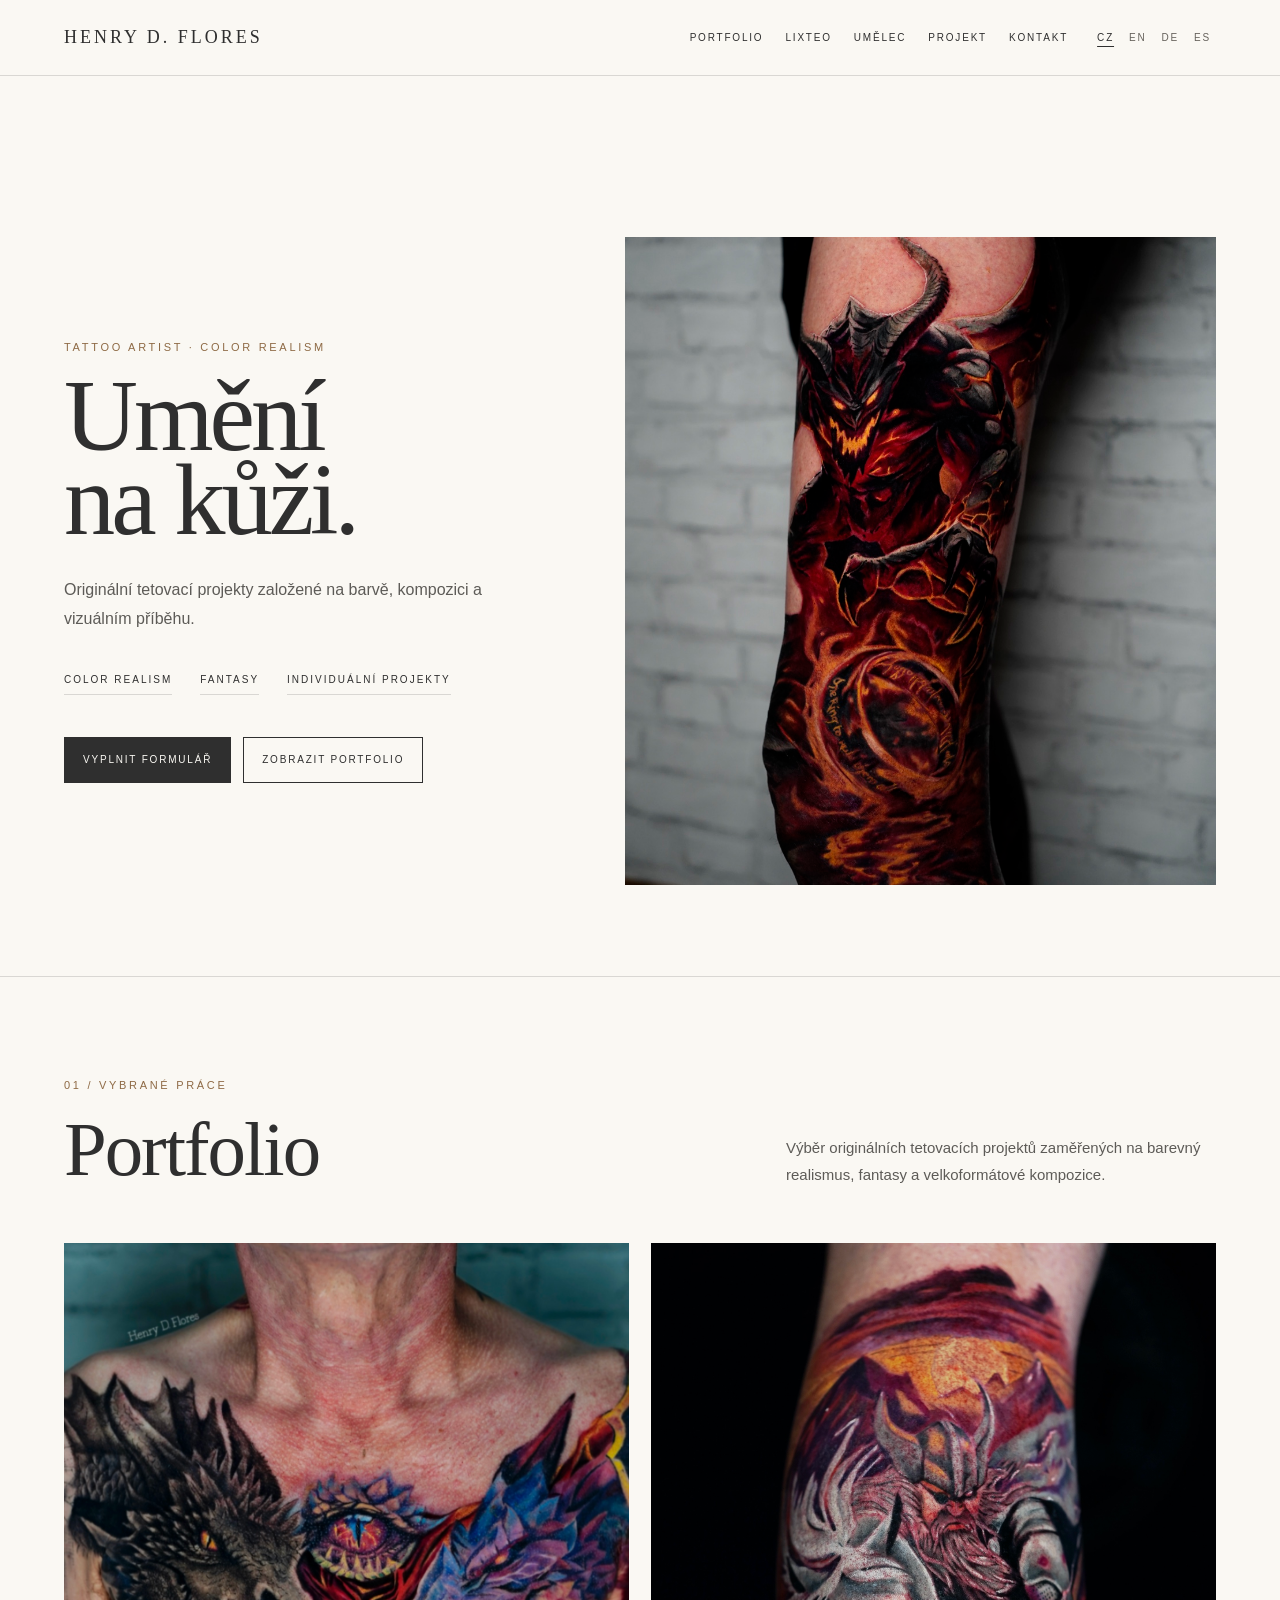
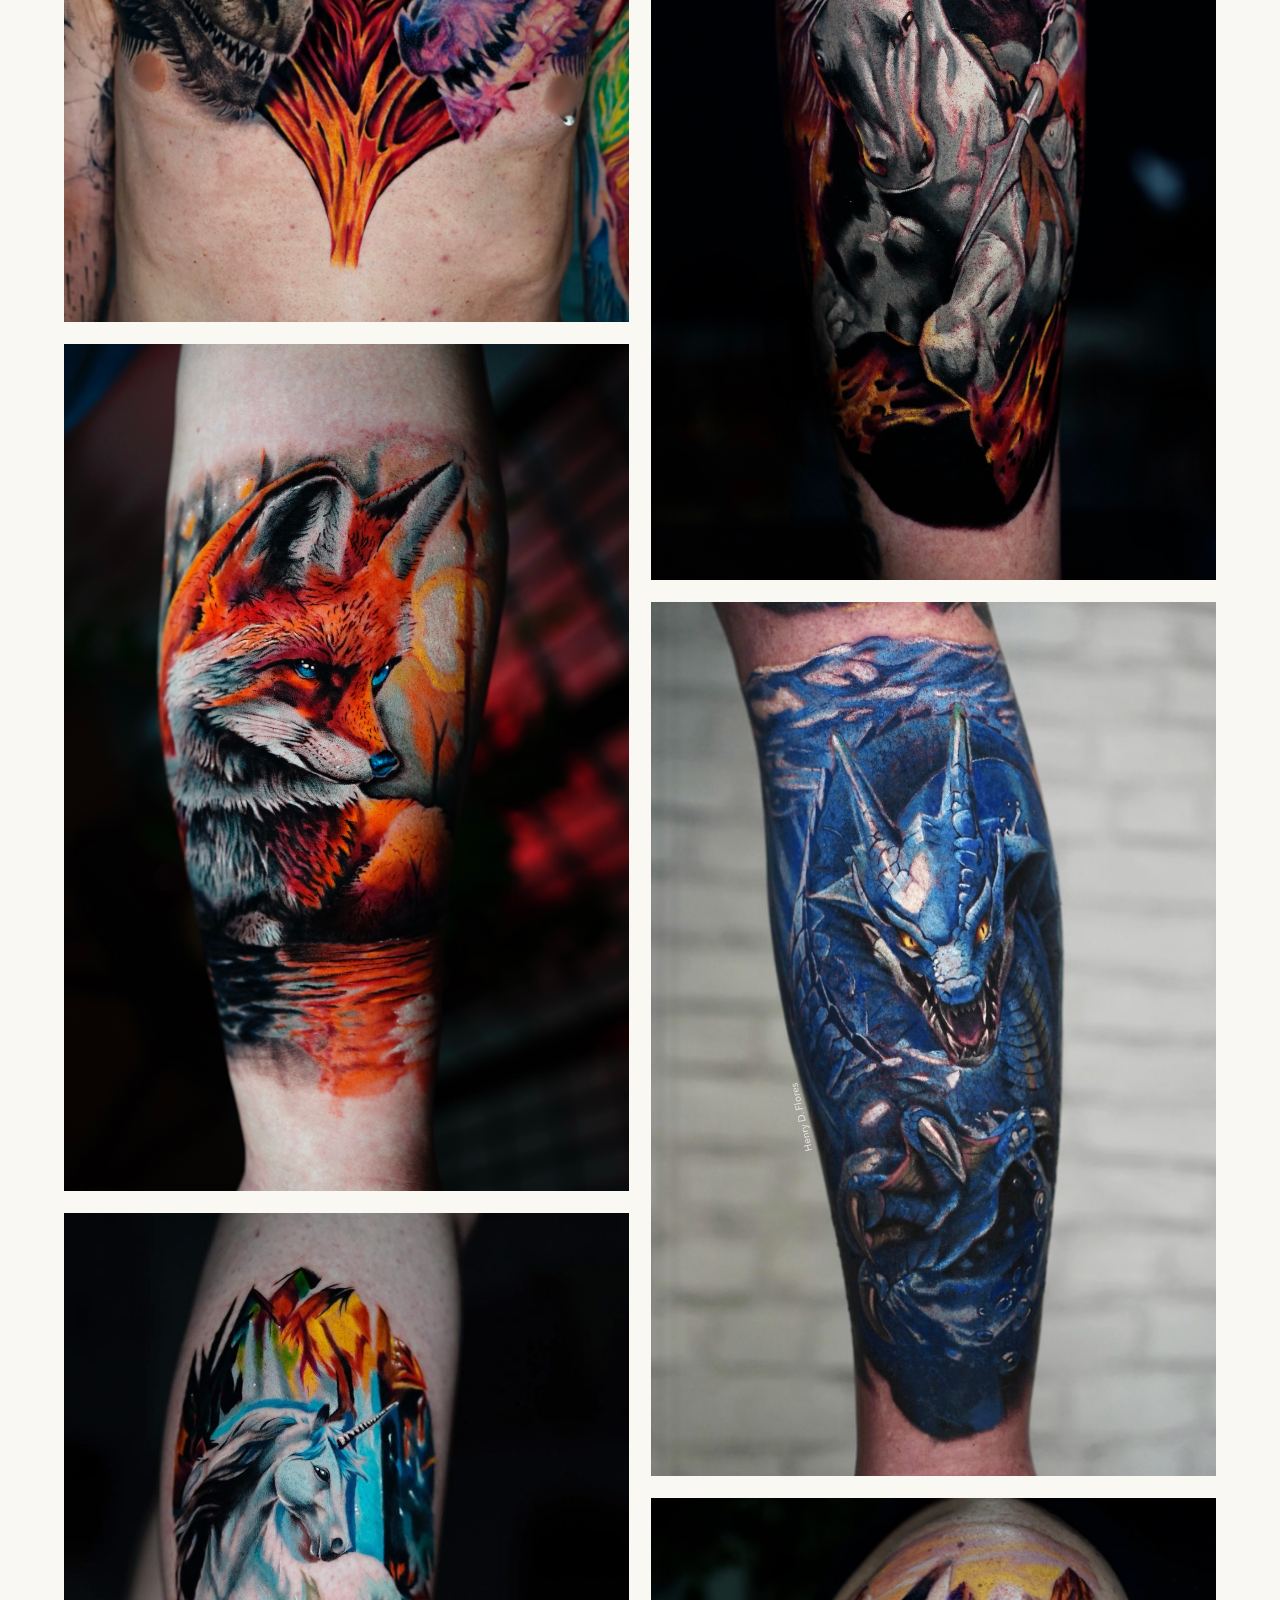
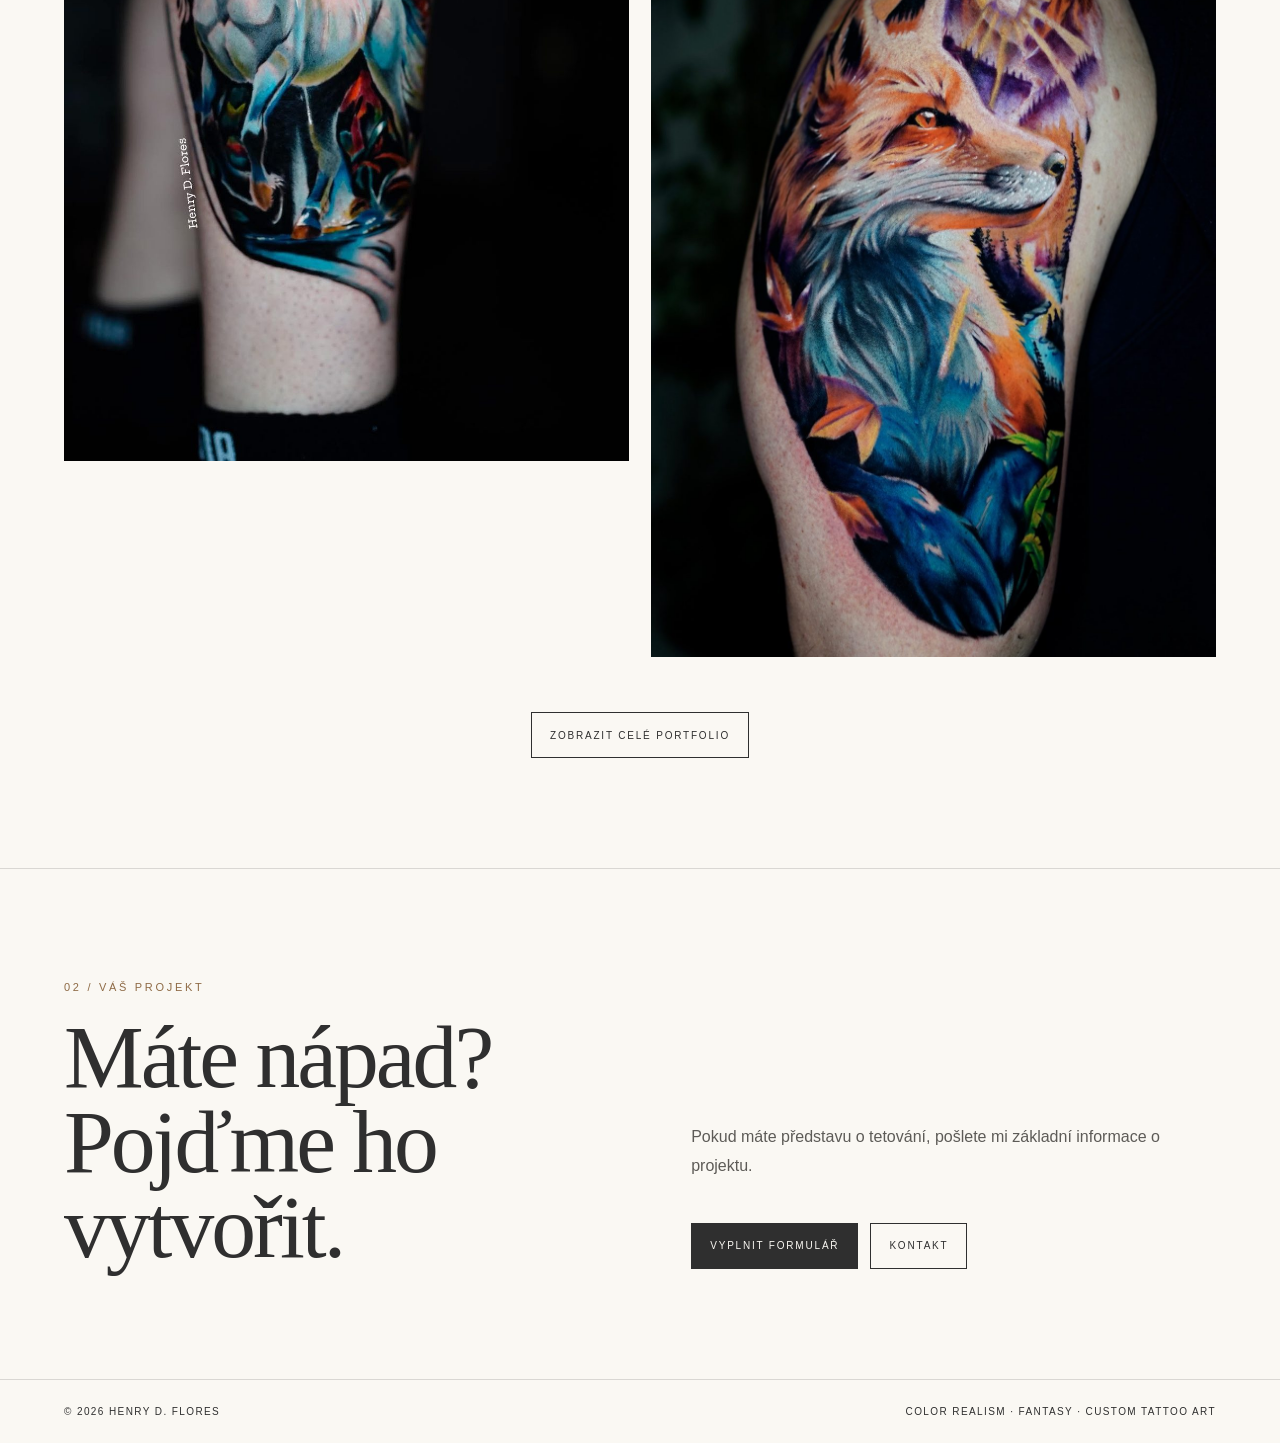
==== index.html @ f2904c82 "Update index.html" ====
<!DOCTYPE html>
<html lang="cs">

<head>
  <meta charset="UTF-8">
  <meta name="viewport" content="width=device-width, initial-scale=1.0">

  <title>Henry D. Flores | Color Realism Tattoo Artist</title>

  <meta
    name="description"
    content="Henry D. Flores — tattoo artist specializing in color realism, fantasy and original custom tattoo projects in České Budějovice and Kirchheim unter Teck."
  >

  <link rel="stylesheet" href="styles.css">

  <style>

    /* =========================
       HOME HERO
    ========================= */

    .home-hero{
      min-height:100vh;
      display:grid;
      grid-template-columns:.9fr 1.1fr;
      gap:6vw;
      align-items:center;
      padding:140px 5vw 70px;
    }

    .home-copy{
      max-width:620px;
    }

    .home-title{
      font-family:Georgia,"Times New Roman",serif;
      font-size:clamp(72px,8vw,118px);
      font-weight:400;
      line-height:.82;
      letter-spacing:-4px;
      margin:0;
    }

    .home-subtitle{
      max-width:500px;
      margin-top:34px;
      font-size:16px;
      line-height:1.8;
      color:#5d5b57;
    }

    .home-tags{
      display:flex;
      flex-wrap:wrap;
      gap:28px;
      margin-top:38px;
      font-size:10px;
      letter-spacing:2px;
      text-transform:uppercase;
    }

    .home-tags span{
      padding-bottom:7px;
      border-bottom:1px solid rgba(47,47,47,.16);
    }

    .home-actions{
      display:flex;
      flex-wrap:wrap;
      gap:12px;
      margin-top:42px;
    }

    .home-image{
      height:72vh;
      min-height:560px;
      overflow:hidden;
    }

    .home-image img{
      width:100%;
      height:100%;
      object-fit:cover;
      object-position:center center;
      display:block;
    }


    /* =========================
       SELECTED WORK
    ========================= */

    .selected-work{
      border-top:1px solid rgba(47,47,47,.16);
      padding:100px 5vw 110px;
    }

    .selected-heading{
      display:flex;
      justify-content:space-between;
      align-items:flex-end;
      gap:40px;
      margin-bottom:55px;
    }

    .selected-heading h2{
      font-family:Georgia,"Times New Roman",serif;
      font-size:clamp(52px,6vw,88px);
      line-height:1;
      font-weight:400;
      letter-spacing:-2px;
      margin-top:10px;
    }

    .selected-description{
      max-width:430px;
      font-size:15px;
      line-height:1.8;
      color:#5d5b57;
    }


    .home-gallery{
      display:grid;
      grid-template-columns:1fr 1fr;
      gap:22px;
      align-items:start;
    }

    .home-gallery-column{
      display:flex;
      flex-direction:column;
      gap:22px;
    }

    .home-work{
      display:block;
      overflow:hidden;
    }

    .home-work img{
      display:block;
      width:100%;
      height:auto;
      transition:transform .4s ease;
    }

    .home-work:hover img{
      transform:scale(1.015);
    }


    .selected-bottom{
      display:flex;
      justify-content:center;
      margin-top:55px;
    }


    /* =========================
       FINAL CTA
    ========================= */

    .home-contact{
      border-top:1px solid rgba(47,47,47,.16);
      padding:110px 5vw;
      display:grid;
      grid-template-columns:1fr 1fr;
      gap:8vw;
      align-items:end;
    }

    .home-contact h2{
      font-family:Georgia,"Times New Roman",serif;
      font-size:clamp(52px,7vw,100px);
      line-height:.95;
      font-weight:400;
      letter-spacing:-3px;
    }

    .home-contact-copy{
      max-width:520px;
    }

    .home-contact-copy p{
      font-size:16px;
      line-height:1.8;
      color:#5d5b57;
      margin-bottom:30px;
    }


    /* =========================
       RESPONSIVE
    ========================= */

    @media(max-width:850px){

      .home-hero{
        grid-template-columns:1fr;
        padding:125px 22px 55px;
      }

      .home-image{
        height:62vh;
        min-height:480px;
      }

      .home-title{
        letter-spacing:-2px;
      }

      .selected-work{
        padding:80px 22px;
      }

      .selected-heading{
        display:block;
      }

      .selected-description{
        margin-top:25px;
      }

      .home-contact{
        grid-template-columns:1fr;
        padding:80px 22px;
      }

    }


    @media(max-width:650px){

      .home-gallery{
        grid-template-columns:1fr;
      }

    }

  </style>
</head>


<body>


<header class="nav">

  <a class="brand" href="index.html">
    HENRY D. FLORES
  </a>


  <div class="nav-right">

    <nav class="nav-links">

      <a href="portfolio.html" data-i18n="navPortfolio">
        Portfolio
      </a>

      <a href="lixteo.html">
        Lixteo
      </a>

      <a href="artist.html" data-i18n="navArtist">
        Umělec
      </a>

      <a href="project.html" data-i18n="navProject">
        Projekt
      </a>

      <a href="contact.html" data-i18n="navContact">
        Kontakt
      </a>

    </nav>


    <div class="lang-switch">

      <button
        class="lang-btn"
        id="lang-cs"
        onclick="setLanguage('cs')"
      >
        CZ
      </button>

      <button
        class="lang-btn"
        id="lang-en"
        onclick="setLanguage('en')"
      >
        EN
      </button>

      <button
        class="lang-btn"
        id="lang-de"
        onclick="setLanguage('de')"
      >
        DE
      </button>

      <button
        class="lang-btn"
        id="lang-es"
        onclick="setLanguage('es')"
      >
        ES
      </button>

    </div>

  </div>

</header>



<main>


  <!-- =========================
       HERO
  ========================== -->

  <section class="home-hero">


    <div class="home-copy">

      <p
        class="eyebrow"
        data-i18n="heroEyebrow"
      >
        TATTOO ARTIST · COLOR REALISM
      </p>


      <h1
        class="home-title"
        data-i18n-html="heroTitle"
      >
        Umění<br>
        na kůži.
      </h1>


      <p
        class="home-subtitle"
        data-i18n="heroSubtitle"
      >
        Originální tetovací projekty založené na barvě,
        kompozici a vizuálním příběhu.
      </p>


      <div class="home-tags">

        <span>
          COLOR REALISM
        </span>

        <span>
          FANTASY
        </span>

        <span data-i18n="customProjects">
          INDIVIDUÁLNÍ PROJEKTY
        </span>

      </div>


      <div class="home-actions">

        <a
          class="btn primary"
          href="project.html"
          data-i18n="projectButton"
        >
          VYPLNIT FORMULÁŘ
        </a>


        <a
          class="btn"
          href="portfolio.html"
          data-i18n="portfolioButton"
        >
          ZOBRAZIT PORTFOLIO
        </a>

      </div>

    </div>



    <div class="home-image">

      <img
        src="images/IMG_8145.jpeg"
        alt="Fantasy color realism tattoo by Henry D. Flores"
      >

    </div>


  </section>



  <!-- =========================
       SELECTED WORK
  ========================== -->

  <section class="selected-work">


    <div class="selected-heading">

      <div>

        <p
          class="eyebrow"
          data-i18n="selectedNumber"
        >
          01 / VYBRANÉ PRÁCE
        </p>

        <h2 data-i18n="selectedTitle">
          Portfolio
        </h2>

      </div>


      <p
        class="selected-description"
        data-i18n="selectedText"
      >
        Výběr originálních tetovacích projektů zaměřených
        na barevný realismus, fantasy a velkoformátové kompozice.
      </p>

    </div>



    <div class="home-gallery">


      <div class="home-gallery-column">

        <a class="home-work" href="portfolio.html">
          <img
            src="images/IMG_8147.jpeg"
            alt="Color realism tattoo by Henry D. Flores"
            loading="lazy"
          >
        </a>


        <a class="home-work" href="portfolio.html">
          <img
            src="images/IMG_8149.jpeg"
            alt="Fantasy tattoo by Henry D. Flores"
            loading="lazy"
          >
        </a>


        <a class="home-work" href="portfolio.html">
          <img
            src="images/IMG_8153.jpeg"
            alt="Custom color tattoo by Henry D. Flores"
            loading="lazy"
          >
        </a>

      </div>



      <div class="home-gallery-column">

        <a class="home-work" href="portfolio.html">
          <img
            src="images/IMG_8148.jpeg"
            alt="Color realism tattoo by Henry D. Flores"
            loading="lazy"
          >
        </a>


        <a class="home-work" href="portfolio.html">
          <img
            src="images/IMG_8156.jpeg"
            alt="Animal realism tattoo by Henry D. Flores"
            loading="lazy"
          >
        </a>


        <a class="home-work" href="portfolio.html">
          <img
            src="images/IMG_8160.jpeg"
            alt="Original tattoo artwork by Henry D. Flores"
            loading="lazy"
          >
        </a>

      </div>


    </div>



    <div class="selected-bottom">

      <a
        class="btn"
        href="portfolio.html"
        data-i18n="allWorkButton"
      >
        ZOBRAZIT CELÉ PORTFOLIO
      </a>

    </div>


  </section>



  <!-- =========================
       FINAL CTA
  ========================== -->

  <section class="home-contact">


    <div>

      <p
        class="eyebrow"
        data-i18n="contactNumber"
      >
        02 / VÁŠ PROJEKT
      </p>

      <h2
        data-i18n-html="contactTitle"
      >
        Máte nápad?<br>
        Pojďme ho vytvořit.
      </h2>

    </div>


    <div class="home-contact-copy">

      <p data-i18n="contactText">
        Pokud máte představu o tetování,
        pošlete mi základní informace o projektu.
      </p>


      <div class="home-actions">

        <a
          class="btn primary"
          href="project.html"
          data-i18n="projectButton"
        >
          VYPLNIT FORMULÁŘ
        </a>

        <a
          class="btn"
          href="contact.html"
          data-i18n="contactButton"
        >
          KONTAKT
        </a>

      </div>

    </div>


  </section>


</main>



<footer>

  <span>
    © 2026 Henry D. Flores
  </span>

  <span>
    Color Realism · Fantasy · Custom Tattoo Art
  </span>

</footer>



<script>


const translations = {


  cs: {

    navPortfolio: "Portfolio",
    navArtist: "Umělec",
    navProject: "Projekt",
    navContact: "Kontakt",

    heroEyebrow:
      "TATTOO ARTIST · COLOR REALISM",

    heroTitle:
      "Umění<br>na kůži.",

    heroSubtitle:
      "Originální tetovací projekty založené na barvě, kompozici a vizuálním příběhu.",

    customProjects:
      "INDIVIDUÁLNÍ PROJEKTY",

    projectButton:
      "VYPLNIT FORMULÁŘ",

    portfolioButton:
      "ZOBRAZIT PORTFOLIO",

    selectedNumber:
      "01 / VYBRANÉ PRÁCE",

    selectedTitle:
      "Portfolio",

    selectedText:
      "Výběr originálních tetovacích projektů zaměřených na barevný realismus, fantasy a velkoformátové kompozice.",

    allWorkButton:
      "ZOBRAZIT CELÉ PORTFOLIO",

    contactNumber:
      "02 / VÁŠ PROJEKT",

    contactTitle:
      "Máte nápad?<br>Pojďme ho vytvořit.",

    contactText:
      "Pokud máte představu o tetování, pošlete mi základní informace o projektu.",

    contactButton:
      "KONTAKT"

  },



  en: {

    navPortfolio: "Portfolio",
    navArtist: "Artist",
    navProject: "Project",
    navContact: "Contact",

    heroEyebrow:
      "TATTOO ARTIST · COLOR REALISM",

    heroTitle:
      "Art<br>Beyond<br>Skin.",

    heroSubtitle:
      "Original tattoo projects built through color, composition and visual storytelling.",

    customProjects:
      "CUSTOM PROJECTS",

    projectButton:
      "FILL OUT THE FORM",

    portfolioButton:
      "VIEW PORTFOLIO",

    selectedNumber:
      "01 / SELECTED WORK",

    selectedTitle:
      "Portfolio",

    selectedText:
      "A selection of original tattoo projects focused on color realism, fantasy and large-scale compositions.",

    allWorkButton:
      "VIEW FULL PORTFOLIO",

    contactNumber:
      "02 / YOUR PROJECT",

    contactTitle:
      "Have an idea?<br>Let's create it.",

    contactText:
      "If you have a tattoo idea, send me the essential information about your project.",

    contactButton:
      "CONTACT"

  },



  de: {

    navPortfolio: "Portfolio",
    navArtist: "Künstler",
    navProject: "Projekt",
    navContact: "Kontakt",

    heroEyebrow:
      "TATTOO ARTIST · COLOR REALISM",

    heroTitle:
      "Kunst<br>auf der Haut.",

    heroSubtitle:
      "Individuelle Tattoo-Projekte mit Fokus auf Farbe, Komposition und visuelles Storytelling.",

    customProjects:
      "INDIVIDUELLE PROJEKTE",

    projectButton:
      "FORMULAR AUSFÜLLEN",

    portfolioButton:
      "PORTFOLIO ANSEHEN",

    selectedNumber:
      "01 / AUSGEWÄHLTE ARBEITEN",

    selectedTitle:
      "Portfolio",

    selectedText:
      "Eine Auswahl individueller Tattoo-Projekte mit Schwerpunkt auf Color Realism, Fantasy und großformatigen Kompositionen.",

    allWorkButton:
      "GESAMTES PORTFOLIO ANSEHEN",

    contactNumber:
      "02 / DEIN PROJEKT",

    contactTitle:
      "Hast du eine Idee?<br>Lass sie uns umsetzen.",

    contactText:
      "Wenn du eine Tattoo-Idee hast, schick mir die wichtigsten Informationen zu deinem Projekt.",

    contactButton:
      "KONTAKT"

  },



  es: {

    navPortfolio: "Portafolio",
    navArtist: "Artista",
    navProject: "Proyecto",
    navContact: "Contacto",

    heroEyebrow:
      "TATTOO ARTIST · REALISMO A COLOR",

    heroTitle:
      "Arte<br>más allá<br>de la piel.",

    heroSubtitle:
      "Proyectos originales de tatuaje construidos mediante color, composición y narrativa visual.",

    customProjects:
      "PROYECTOS PERSONALIZADOS",

    projectButton:
      "LLENAR FORMULARIO",

    portfolioButton:
      "VER PORTAFOLIO",

    selectedNumber:
      "01 / TRABAJOS SELECCIONADOS",

    selectedTitle:
      "Portafolio",

    selectedText:
      "Una selección de proyectos originales de tatuaje centrados en realismo a color, fantasía y composiciones de gran formato.",

    allWorkButton:
      "VER PORTAFOLIO COMPLETO",

    contactNumber:
      "02 / TU PROYECTO",

    contactTitle:
      "¿Tienes una idea?<br>Vamos a crearla.",

    contactText:
      "Si tienes una idea para un tatuaje, envíame la información esencial de tu proyecto.",

    contactButton:
      "CONTACTO"

  }

};



function setLanguage(language){

  localStorage.setItem(
    "language",
    language
  );


  document.documentElement.lang =
    language;



  document
    .querySelectorAll("[data-i18n]")
    .forEach(element => {

      const key =
        element.dataset.i18n;

      if(
        translations[language] &&
        translations[language][key]
      ){

        element.textContent =
          translations[language][key];

      }

    });



  document
    .querySelectorAll("[data-i18n-html]")
    .forEach(element => {

      const key =
        element.dataset.i18nHtml;

      if(
        translations[language] &&
        translations[language][key]
      ){

        element.innerHTML =
          translations[language][key];

      }

    });



  document
    .querySelectorAll(".lang-btn")
    .forEach(button => {

      button.classList.remove("active");

    });



  const active =
    document.getElementById(
      "lang-" + language
    );


  if(active){

    active.classList.add("active");

  }

}



const savedLanguage =
  localStorage.getItem("language") || "cs";

setLanguage(savedLanguage);


</script>


</body>

</html>
---- styles.css ----
:root{
  --ivory:#FAF8F3;
  --graphite:#2F2F2F;
  --bronze:#8E6A45;
  --sand:#EFE7DB;
  --muted:#66625C;
  --line:rgba(47,47,47,.16);
  --max:1440px;
}

*{
  box-sizing:border-box;
  margin:0;
  padding:0;
}

html{
  scroll-behavior:smooth;
}

body{
  background:var(--ivory);
  color:var(--graphite);
  font-family:Arial,Helvetica,sans-serif;
  line-height:1.5;
}

a{
  color:inherit;
  text-decoration:none;
}

img{
  max-width:100%;
  display:block;
}

button,
input,
textarea,
select{
  font:inherit;
}

.page{
  max-width:var(--max);
  margin:auto;
}

/* NAVIGATION */

.nav{
  padding:24px 5vw;
  display:flex;
  justify-content:space-between;
  align-items:center;
  gap:24px;
  border-bottom:1px solid var(--line);
}

.brand{
  font-family:Georgia,"Times New Roman",serif;
  font-size:18px;
  letter-spacing:3px;
  text-transform:uppercase;
  white-space:nowrap;
}

.nav-right{
  display:flex;
  align-items:center;
  gap:24px;
}

.nav-links{
  display:flex;
  gap:22px;
}

.nav-links a,
.lang-btn{
  font-size:10px;
  letter-spacing:1.8px;
  text-transform:uppercase;
}

.lang-switch{
  display:flex;
  gap:5px;
}

.lang-btn{
  border:0;
  background:transparent;
  color:var(--muted);
  padding:5px;
  cursor:pointer;
}

.lang-btn.active{
  color:var(--graphite);
  text-decoration:underline;
  text-underline-offset:5px;
}

/* TYPOGRAPHY */

.eyebrow{
  font-size:11px;
  letter-spacing:2.7px;
  text-transform:uppercase;
  color:var(--bronze);
  margin-bottom:18px;
}

h1,
h2,
h3{
  font-family:Georgia,"Times New Roman",serif;
  font-weight:400;
}

h1{
  font-size:clamp(54px,7vw,104px);
  line-height:.92;
  letter-spacing:-3px;
}

.lead{
  font-size:17px;
  line-height:1.85;
  color:var(--muted);
  max-width:720px;
  margin-top:24px;
}

/* BUTTONS */

.btn{
  display:inline-flex;
  align-items:center;
  justify-content:center;
  min-height:46px;
  padding:0 18px;
  border:1px solid var(--graphite);
  background:transparent;
  font-size:10px;
  letter-spacing:1.8px;
  text-transform:uppercase;
  cursor:pointer;
}

.btn.primary{
  background:var(--graphite);
  color:var(--ivory);
}

.actions{
  display:flex;
  gap:12px;
  flex-wrap:wrap;
  margin-top:32px;
}

/* HOME */

.hero{
  min-height:calc(100vh - 84px);
  padding:70px 5vw;
  display:grid;
  grid-template-columns:.8fr 1.2fr;
  gap:5vw;
  align-items:center;
}

.hero-image{
  height:72vh;
  min-height:520px;
  overflow:hidden;
  background:var(--sand);
}

.hero-image img{
  width:100%;
  height:100%;
  object-fit:cover;
  object-position:center 42%;
}

.cards{
  padding:90px 5vw;
  border-top:1px solid var(--line);
  display:grid;
  grid-template-columns:repeat(3,1fr);
  gap:22px;
}

.card{
  border:1px solid var(--line);
  padding:30px;
  min-height:240px;
  display:flex;
  flex-direction:column;
  justify-content:space-between;
}

.card p{
  color:var(--muted);
  line-height:1.75;
  margin-top:15px;
}

/* INTERNAL PAGES */

.page-head{
  padding:90px 5vw 55px;
}

/* PORTFOLIO */

.gallery{
  padding:0 5vw 100px;
  column-count:2;
  column-gap:22px;
}

.art{
  display:inline-block;
  width:100%;
  margin-bottom:22px;
  break-inside:avoid;
}

/* ARTIST */

.artist,
.book,
.project,
.contact{
  padding:80px 5vw 110px;
  display:grid;
  grid-template-columns:.9fr 1.1fr;
  gap:8vw;
  align-items:start;
}

.artist-photo{
  min-height:650px;
  overflow:hidden;
  background:var(--sand);
}

.artist-photo img{
  width:100%;
  height:100%;
  min-height:650px;
  object-fit:cover;
}

.locations{
  margin-top:28px;
  display:flex;
  flex-direction:column;
  gap:9px;
  font-size:11px;
  letter-spacing:1.8px;
  text-transform:uppercase;
}

.bio{
  margin-top:34px;
  border-top:1px solid var(--line);
  padding-top:28px;
}

.bio[hidden]{
  display:none;
}

.bio p{
  color:var(--muted);
  font-size:16px;
  line-height:1.9;
  margin-bottom:20px;
}

/* LIXTEO */

.cover{
  min-height:620px;
  background:var(--sand);
  display:flex;
  align-items:center;
  justify-content:center;
  text-align:center;
  padding:40px;
}

.cover strong{
  font-family:Georgia,"Times New Roman",serif;
  font-size:clamp(52px,7vw,88px);
  font-weight:400;
}

.cover span{
  display:block;
  margin-top:18px;
  color:var(--bronze);
  font-size:11px;
  letter-spacing:2.4px;
  text-transform:uppercase;
}

/* PROJECT FORM */

.project{
  grid-template-columns:.7fr 1.3fr;
}

.form{
  display:grid;
  grid-template-columns:1fr 1fr;
  gap:16px;
}

.field{
  display:flex;
  flex-direction:column;
  gap:7px;
}

.field.full{
  grid-column:1/-1;
}

label{
  font-size:10px;
  letter-spacing:1.5px;
  text-transform:uppercase;
  color:var(--muted);
}

input,
textarea,
select{
  width:100%;
  border:1px solid var(--line);
  background:rgba(255,255,255,.25);
  padding:14px 13px;
  outline:none;
  border-radius:0;
}

textarea{
  min-height:150px;
}

/* CONTACT */

.contact-card{
  border:1px solid var(--line);
  padding:32px;
}

.contact-card + .contact-card{
  margin-top:18px;
}

/* FOOTER */

footer{
  padding:24px 5vw;
  border-top:1px solid var(--line);
  display:flex;
  justify-content:space-between;
  gap:20px;
  flex-wrap:wrap;
  font-size:10px;
  letter-spacing:1.4px;
  text-transform:uppercase;
}

/* TABLET */

@media(max-width:900px){

  .nav{
    align-items:flex-start;
  }

  .nav-right{
    flex-direction:column;
    align-items:flex-end;
  }

  .hero,
  .artist,
  .book,
  .project,
  .contact{
    grid-template-columns:1fr;
  }

  .cards{
    grid-template-columns:1fr;
  }
}

/* MOBILE */

@media(max-width:700px){

  .nav{
    padding:20px 22px;
  }

  .nav-links{
    display:none;
  }

  .brand{
    font-size:15px;
  }

  .hero,
  .page-head,
  .gallery,
  .artist,
  .book,
  .project,
  .contact,
  .cards{
    padding-left:22px;
    padding-right:22px;
  }

  .gallery{
    column-count:1;
  }

  .form{
    grid-template-columns:1fr;
  }

  .field.full{
    grid-column:auto;
  }

  .artist-photo,
  .artist-photo img{
    min-height:500px;
  }
}
/* =========================
   MULTIPAGE HEADER FIX
========================= */

.site-header{
  width:100%;
  padding:24px 5vw;
  display:flex;
  justify-content:space-between;
  align-items:center;
  gap:28px;
  border-bottom:1px solid var(--line);
}

.site-header > .nav{
  width:auto;
  padding:0;
  position:static;
  display:flex;
  justify-content:flex-end;
  align-items:center;
  gap:28px;
}

.site-header > .nav > a{
  font-size:10px;
  letter-spacing:1.8px;
  text-transform:uppercase;
}


/* =========================
   PORTFOLIO PAGE
========================= */

.page-hero{
  max-width:1440px;
  margin:0 auto;
  padding:80px 5vw 55px;
}

.page-hero h1{
  font-family:Georgia,"Times New Roman",serif;
  font-size:clamp(54px,6vw,88px);
  line-height:1;
  font-weight:400;
  letter-spacing:-2px;
  margin-top:10px;
}

.page-hero p{
  max-width:600px;
  margin-top:22px;
  font-size:15px;
  line-height:1.8;
  color:var(--muted);
}


/* Portfolio masonry */

.portfolio-gallery{
  max-width:1440px;
  margin:0 auto;
  padding:0 5vw 100px;
  column-count:2;
  column-gap:22px;
}

.portfolio-item{
  display:inline-block;
  width:100%;
  margin:0 0 22px;
  break-inside:avoid;
  overflow:hidden;
}

.portfolio-item img{
  display:block;
  width:100%;
  height:auto;
}


/* Bottom call to action */

.portfolio-cta{
  max-width:1440px;
  margin:0 auto;
  padding:100px 5vw;
  border-top:1px solid var(--line);
}

.portfolio-cta h2{
  margin-top:12px;
  max-width:850px;
  font-family:Georgia,"Times New Roman",serif;
  font-size:clamp(42px,5vw,72px);
  font-weight:400;
  line-height:1.05;
}

.portfolio-cta p{
  max-width:600px;
  margin:25px 0 30px;
  color:var(--muted);
  font-size:16px;
  line-height:1.8;
}


/* TABLET / MOBILE */

@media(max-width:900px){

  .site-header{
    align-items:flex-start;
  }

  .site-header > .nav{
    flex-wrap:wrap;
  }

}


@media(max-width:700px){

  .site-header{
    padding:20px 22px;
  }

  .site-header > .nav{
    gap:12px;
  }

  .site-header > .nav > a{
    font-size:9px;
  }

  .page-hero{
    padding:65px 22px 40px;
  }

  .portfolio-gallery{
    padding-left:22px;
    padding-right:22px;
    column-count:1;
  }

  .portfolio-cta{
    padding:75px 22px;
  }

}
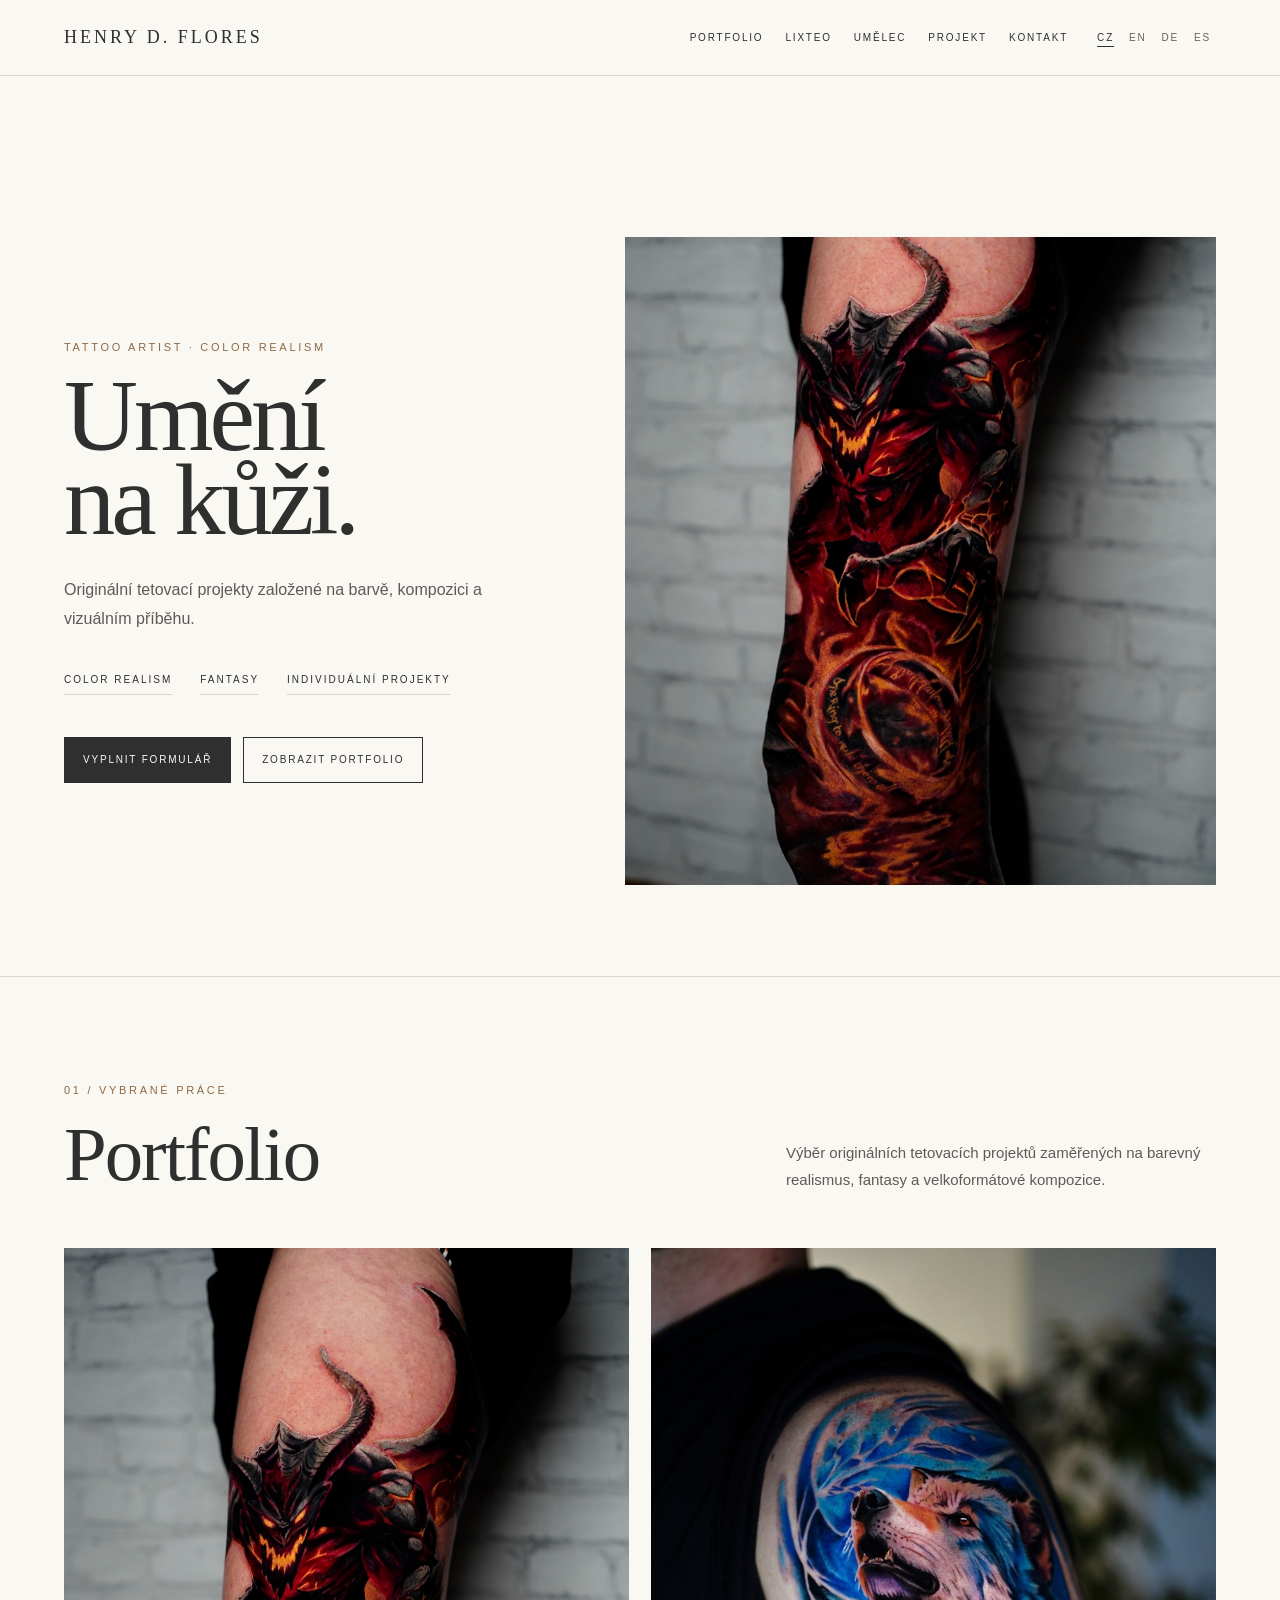
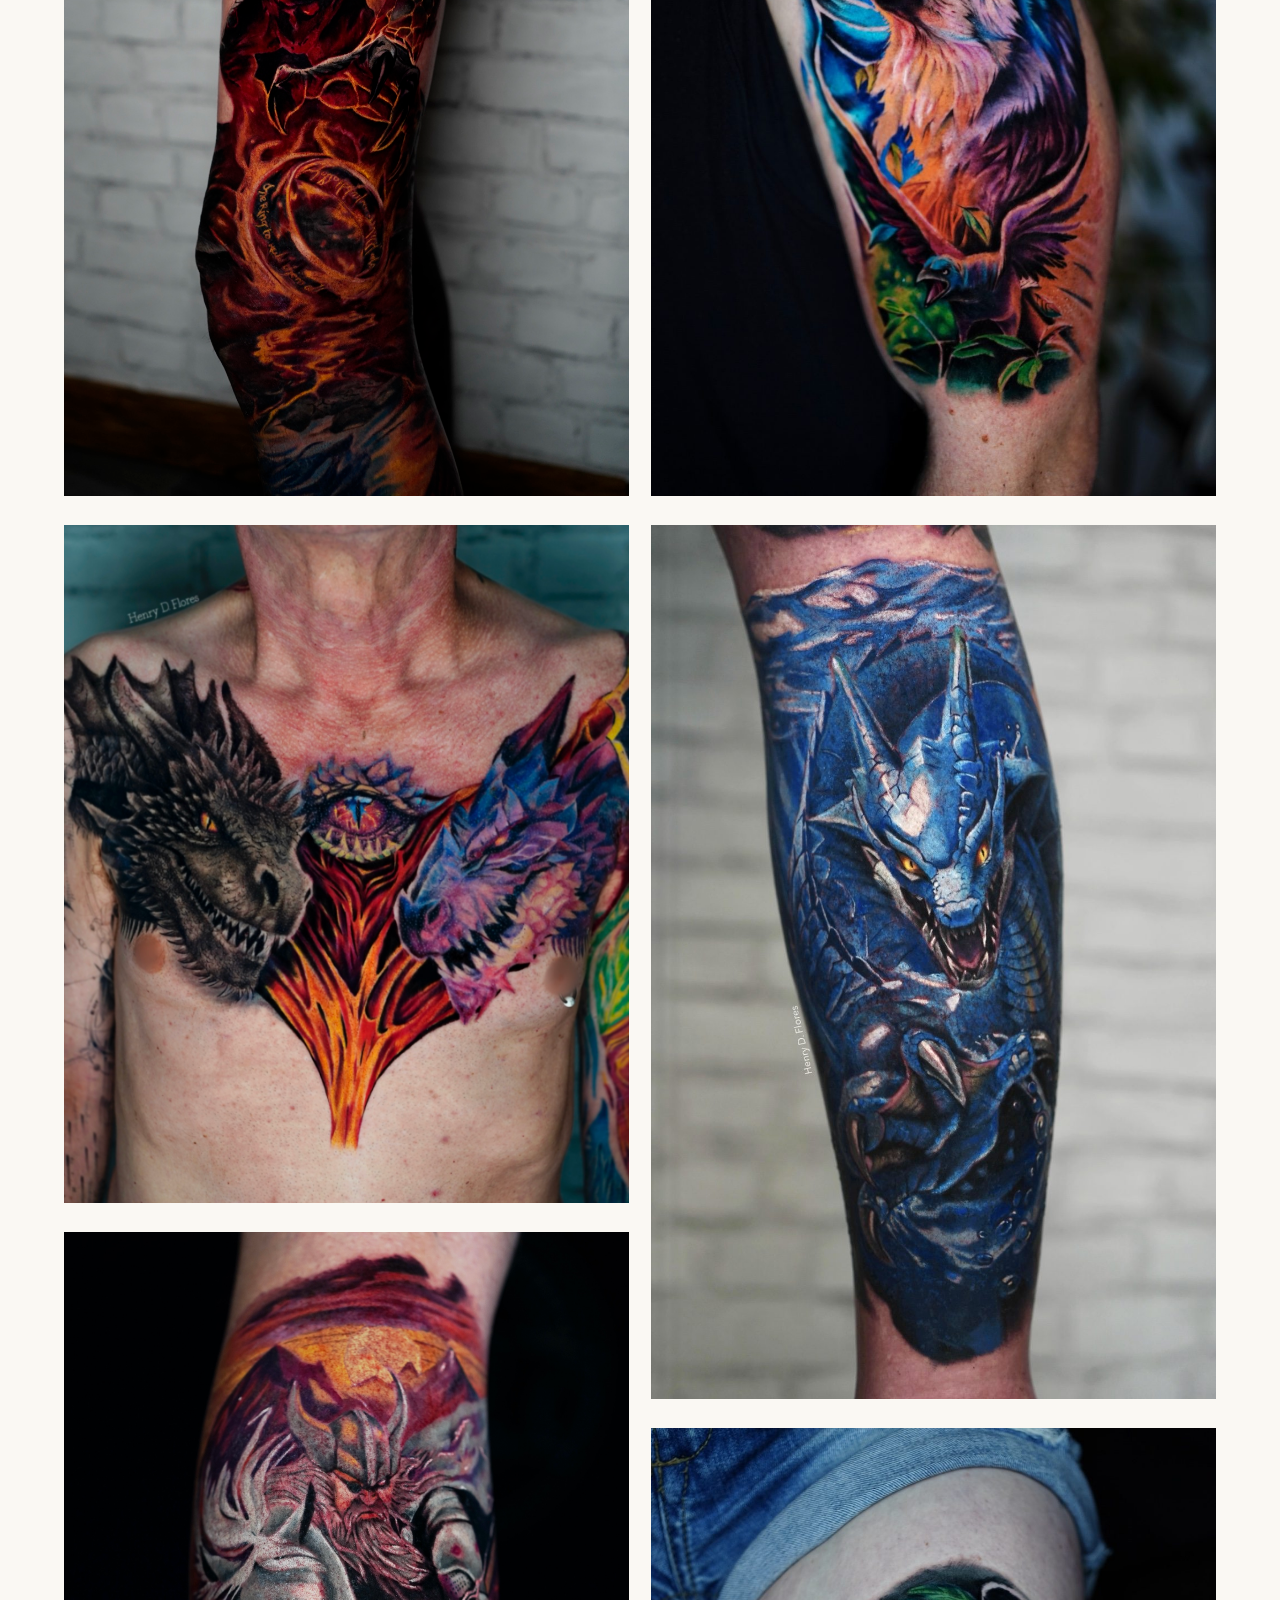
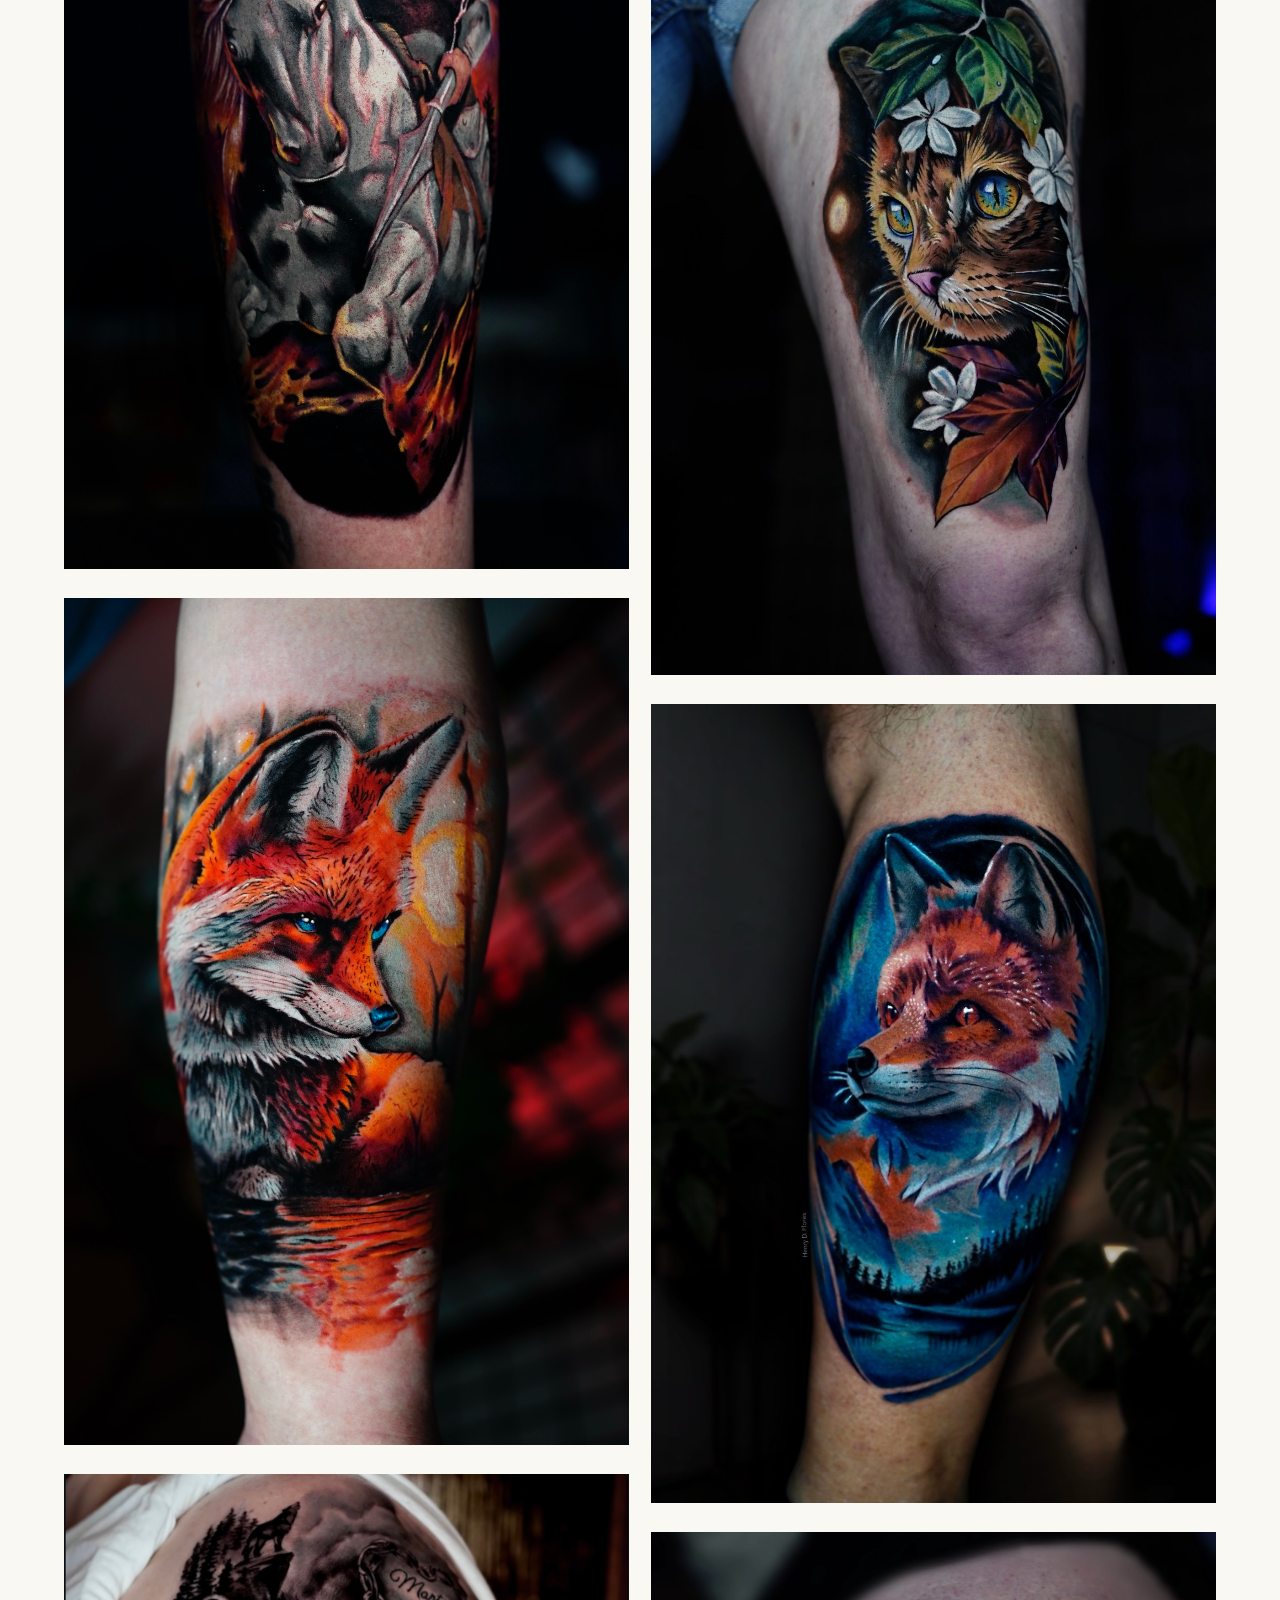
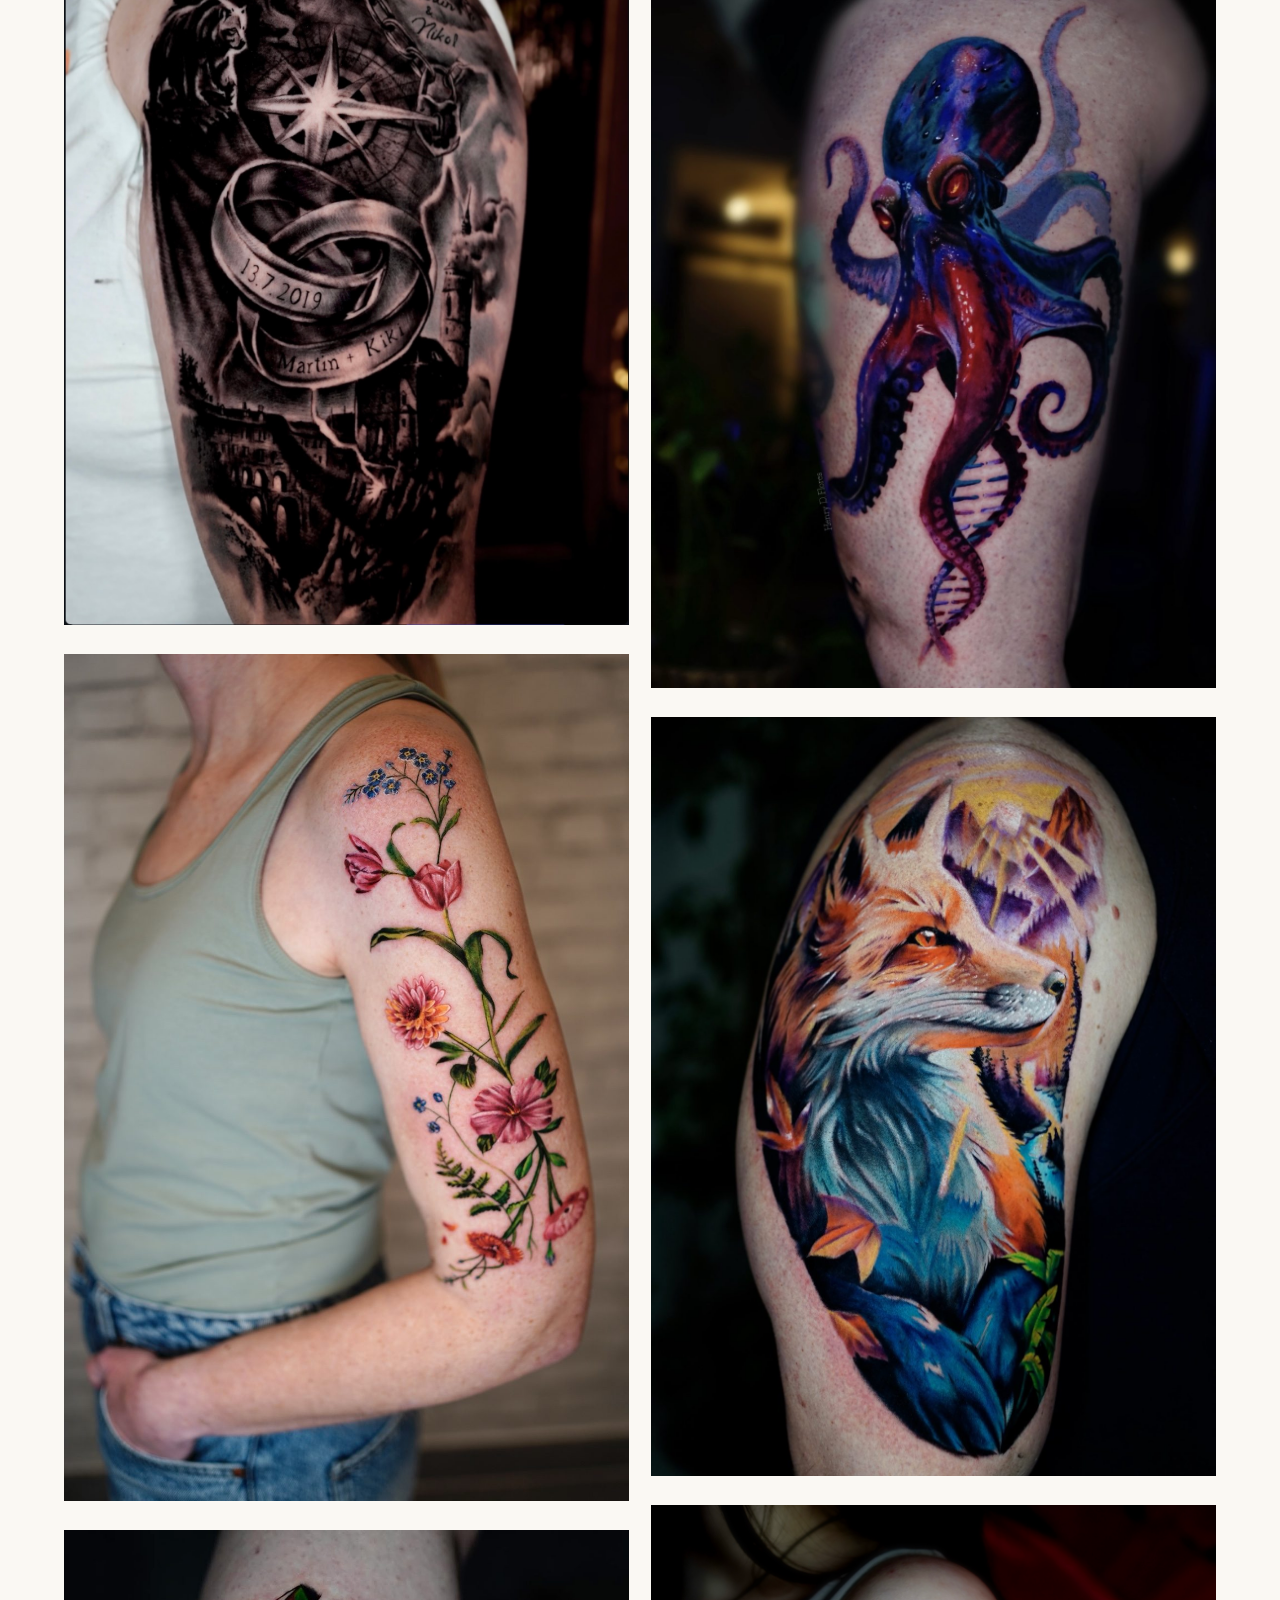
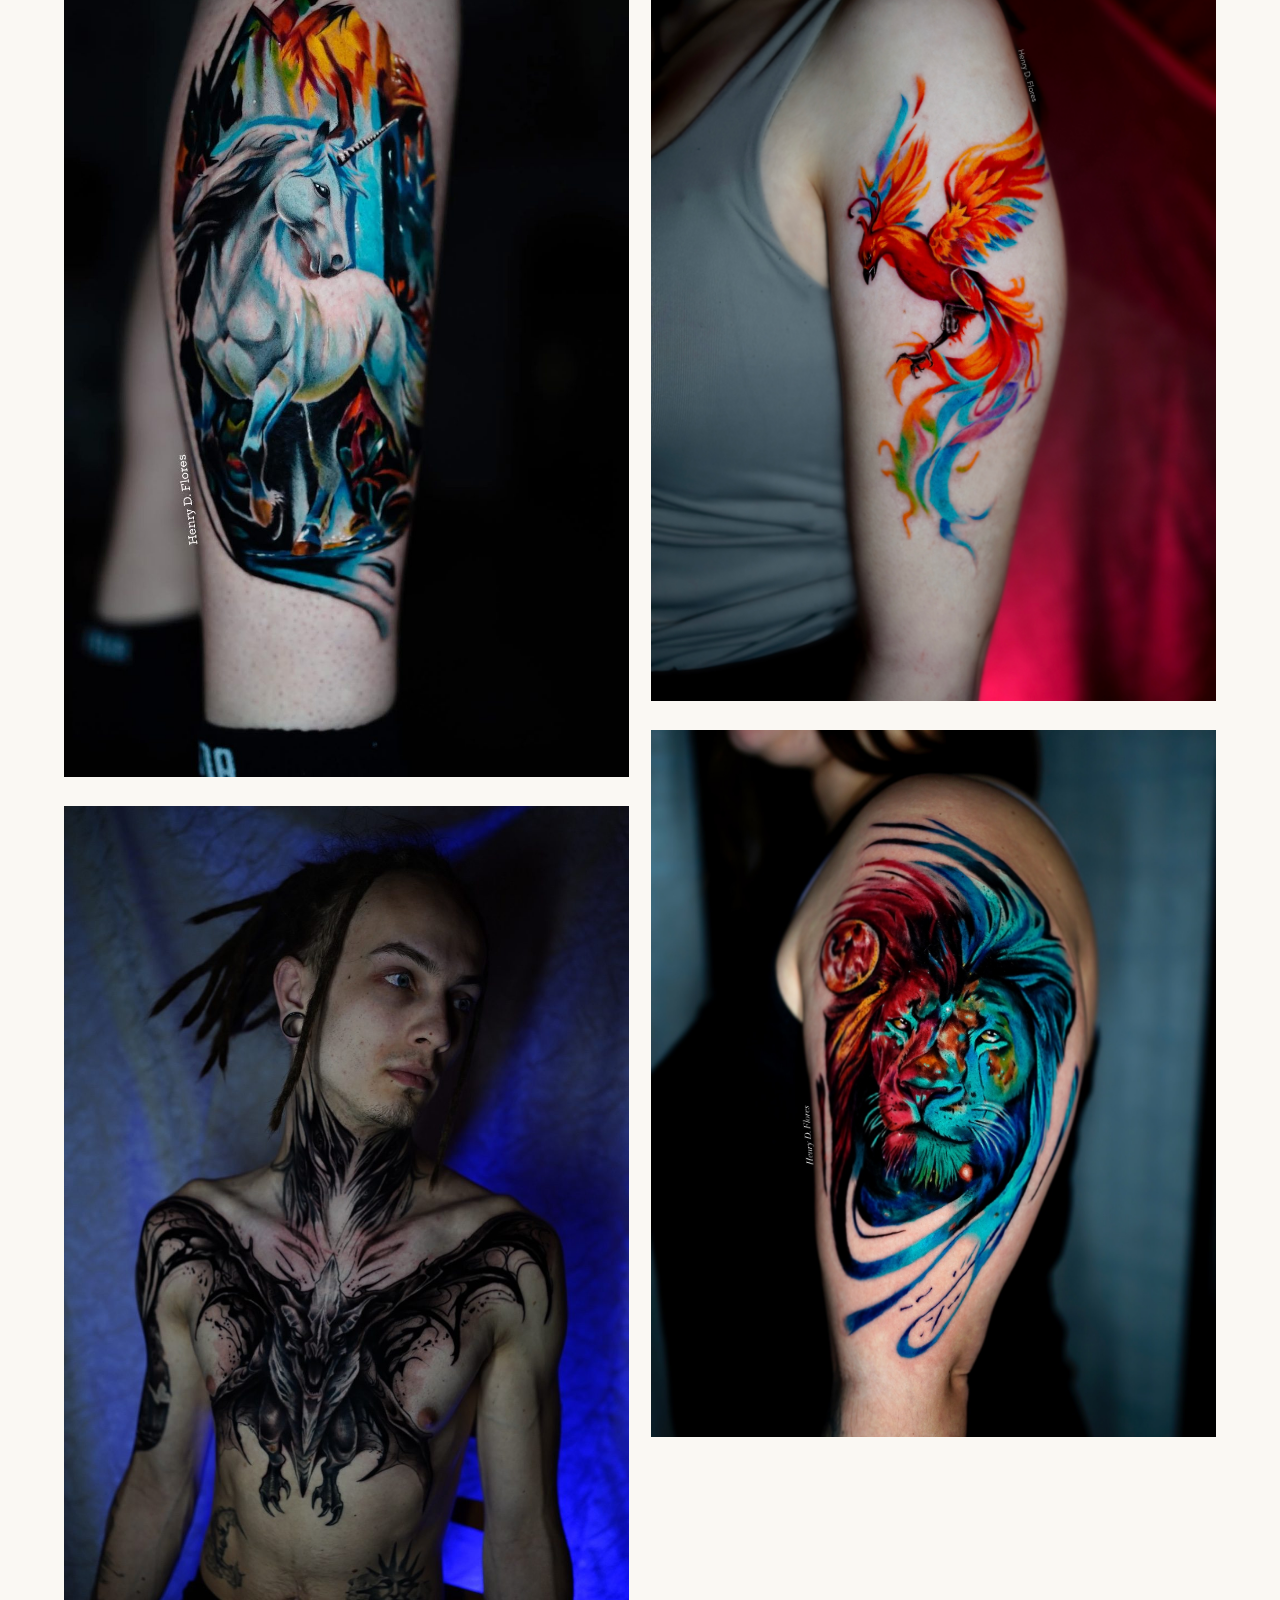
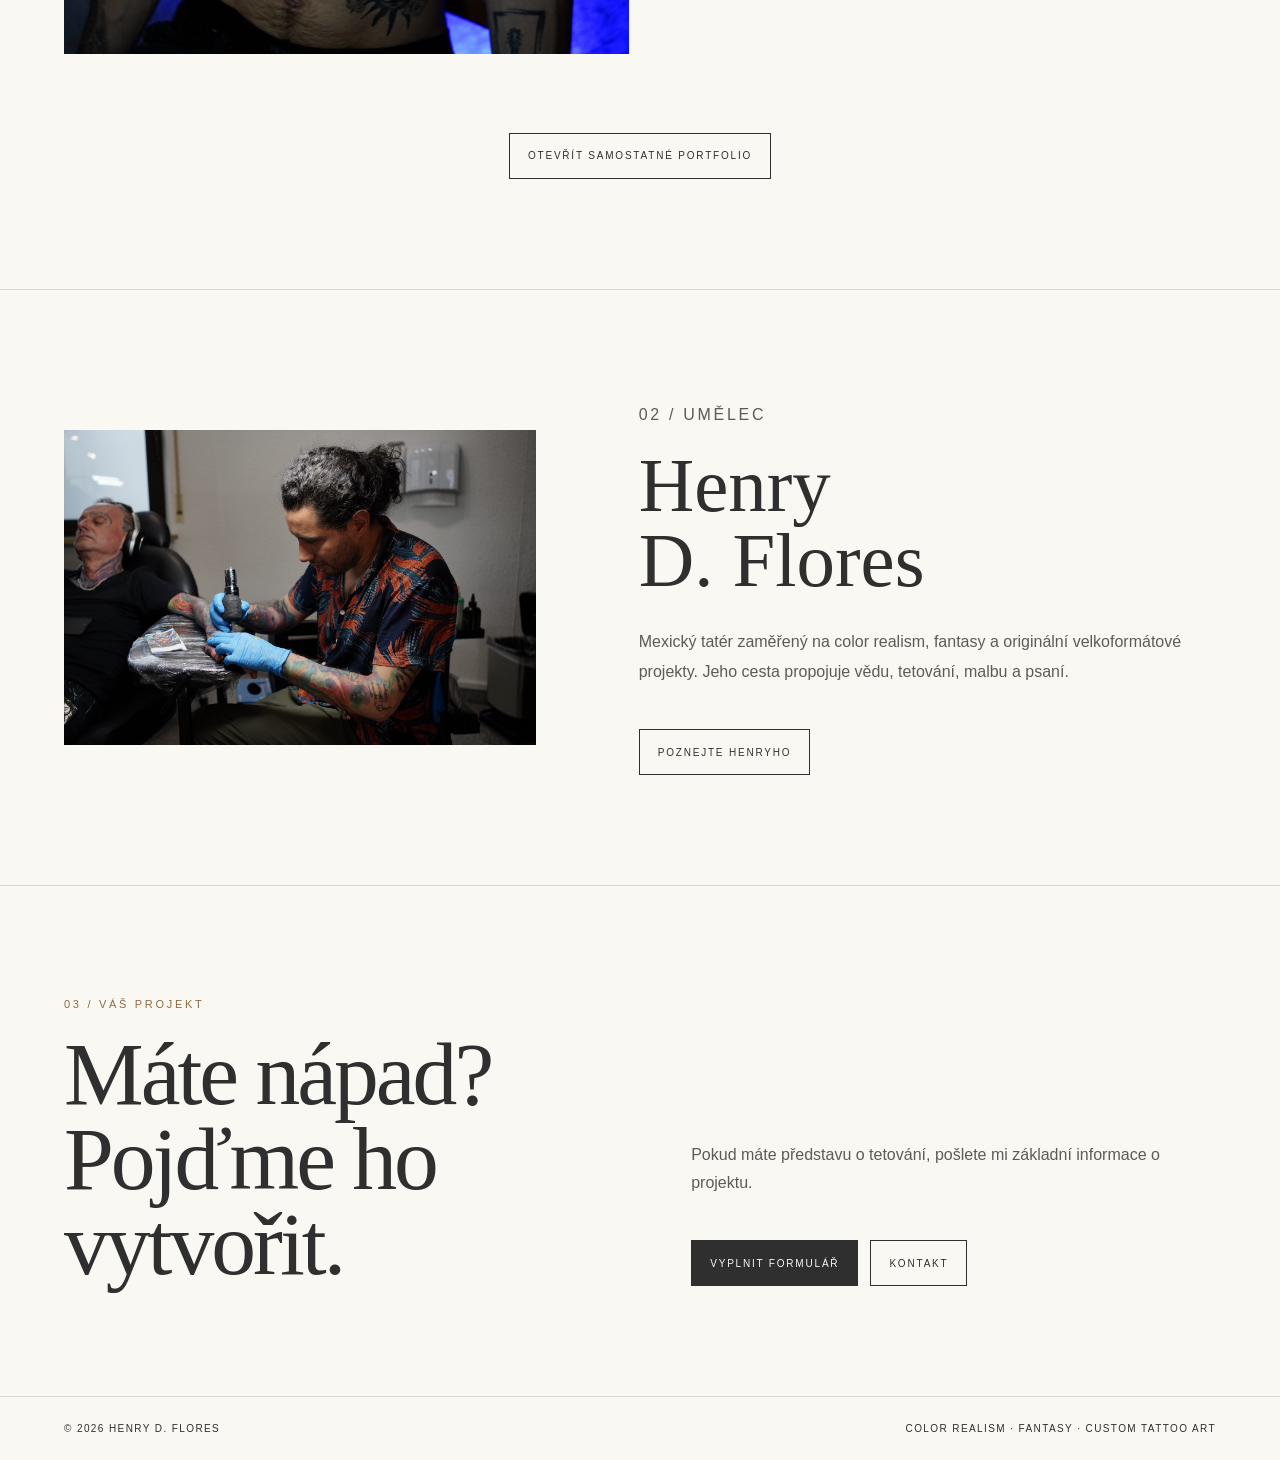
==== commit 6ab5fff9: "Update index.html" ====
--- a/index.html
+++ b/index.html
@@ -88,15 +88,15 @@
 
 
     /* =========================
-       SELECTED WORK
+       FULL PORTFOLIO
     ========================= */
 
-    .selected-work{
+    .home-portfolio{
       border-top:1px solid rgba(47,47,47,.16);
-      padding:100px 5vw 110px;
-    }
-
-    .selected-heading{
+      padding:105px 5vw 110px;
+    }
+
+    .portfolio-heading{
       display:flex;
       justify-content:space-between;
       align-items:flex-end;
@@ -104,7 +104,7 @@
       margin-bottom:55px;
     }
 
-    .selected-heading h2{
+    .portfolio-heading h2{
       font-family:Georgia,"Times New Roman",serif;
       font-size:clamp(52px,6vw,88px);
       line-height:1;
@@ -113,48 +113,80 @@
       margin-top:10px;
     }
 
-    .selected-description{
+    .portfolio-description{
       max-width:430px;
       font-size:15px;
       line-height:1.8;
       color:#5d5b57;
     }
 
-
-    .home-gallery{
-      display:grid;
-      grid-template-columns:1fr 1fr;
-      gap:22px;
-      align-items:start;
-    }
-
-    .home-gallery-column{
-      display:flex;
-      flex-direction:column;
-      gap:22px;
-    }
-
-    .home-work{
-      display:block;
+    .full-gallery{
+      column-count:2;
+      column-gap:22px;
+      width:100%;
+    }
+
+    .gallery-item{
+      display:inline-block;
+      width:100%;
+      margin:0 0 22px;
+      break-inside:avoid;
       overflow:hidden;
     }
 
-    .home-work img{
+    .gallery-item img{
       display:block;
       width:100%;
       height:auto;
-      transition:transform .4s ease;
-    }
-
-    .home-work:hover img{
-      transform:scale(1.015);
-    }
-
-
-    .selected-bottom{
+      transition:transform .35s ease;
+    }
+
+    .gallery-item:hover img{
+      transform:scale(1.01);
+    }
+
+    .portfolio-bottom{
       display:flex;
       justify-content:center;
-      margin-top:55px;
+      margin-top:50px;
+    }
+
+
+    /* =========================
+       ARTIST PREVIEW
+    ========================= */
+
+    .artist-preview{
+      border-top:1px solid rgba(47,47,47,.16);
+      padding:110px 5vw;
+      display:grid;
+      grid-template-columns:.9fr 1.1fr;
+      gap:8vw;
+      align-items:center;
+    }
+
+    .artist-preview-image{
+      overflow:hidden;
+    }
+
+    .artist-preview-image img{
+      width:100%;
+      display:block;
+    }
+
+    .artist-preview h2{
+      font-family:Georgia,"Times New Roman",serif;
+      font-size:clamp(48px,6vw,82px);
+      line-height:.98;
+      font-weight:400;
+      margin:12px 0 28px;
+    }
+
+    .artist-preview p{
+      max-width:580px;
+      font-size:16px;
+      line-height:1.9;
+      color:#5d5b57;
     }
 
 
@@ -211,16 +243,21 @@
         letter-spacing:-2px;
       }
 
-      .selected-work{
+      .home-portfolio{
         padding:80px 22px;
       }
 
-      .selected-heading{
+      .portfolio-heading{
         display:block;
       }
 
-      .selected-description{
+      .portfolio-description{
         margin-top:25px;
+      }
+
+      .artist-preview{
+        grid-template-columns:1fr;
+        padding:80px 22px;
       }
 
       .home-contact{
@@ -233,8 +270,8 @@
 
     @media(max-width:650px){
 
-      .home-gallery{
-        grid-template-columns:1fr;
+      .full-gallery{
+        column-count:1;
       }
 
     }
@@ -282,35 +319,19 @@
 
     <div class="lang-switch">
 
-      <button
-        class="lang-btn"
-        id="lang-cs"
-        onclick="setLanguage('cs')"
-      >
+      <button class="lang-btn" id="lang-cs" onclick="setLanguage('cs')">
         CZ
       </button>
 
-      <button
-        class="lang-btn"
-        id="lang-en"
-        onclick="setLanguage('en')"
-      >
+      <button class="lang-btn" id="lang-en" onclick="setLanguage('en')">
         EN
       </button>
 
-      <button
-        class="lang-btn"
-        id="lang-de"
-        onclick="setLanguage('de')"
-      >
+      <button class="lang-btn" id="lang-de" onclick="setLanguage('de')">
         DE
       </button>
 
-      <button
-        class="lang-btn"
-        id="lang-es"
-        onclick="setLanguage('es')"
-      >
+      <button class="lang-btn" id="lang-es" onclick="setLanguage('es')">
         ES
       </button>
 
@@ -325,57 +346,36 @@
 <main>
 
 
-  <!-- =========================
-       HERO
-  ========================== -->
+  <!-- HERO -->
 
   <section class="home-hero">
 
-
     <div class="home-copy">
 
-      <p
-        class="eyebrow"
-        data-i18n="heroEyebrow"
-      >
+      <p class="eyebrow" data-i18n="heroEyebrow">
         TATTOO ARTIST · COLOR REALISM
       </p>
 
-
-      <h1
-        class="home-title"
-        data-i18n-html="heroTitle"
-      >
-        Umění<br>
-        na kůži.
+      <h1 class="home-title" data-i18n-html="heroTitle">
+        Umění<br>na kůži.
       </h1>
 
-
-      <p
-        class="home-subtitle"
-        data-i18n="heroSubtitle"
-      >
+      <p class="home-subtitle" data-i18n="heroSubtitle">
         Originální tetovací projekty založené na barvě,
         kompozici a vizuálním příběhu.
       </p>
 
-
       <div class="home-tags">
 
-        <span>
-          COLOR REALISM
-        </span>
-
-        <span>
-          FANTASY
-        </span>
+        <span>COLOR REALISM</span>
+
+        <span>FANTASY</span>
 
         <span data-i18n="customProjects">
           INDIVIDUÁLNÍ PROJEKTY
         </span>
 
       </div>
-
 
       <div class="home-actions">
 
@@ -387,10 +387,9 @@
           VYPLNIT FORMULÁŘ
         </a>
 
-
         <a
           class="btn"
-          href="portfolio.html"
+          href="#portfolio"
           data-i18n="portfolioButton"
         >
           ZOBRAZIT PORTFOLIO
@@ -401,7 +400,6 @@
     </div>
 
 
-
     <div class="home-image">
 
       <img
@@ -411,30 +409,24 @@
 
     </div>
 
-
   </section>
 
 
 
-  <!-- =========================
-       SELECTED WORK
-  ========================== -->
-
-  <section class="selected-work">
-
-
-    <div class="selected-heading">
+  <!-- FULL PORTFOLIO -->
+
+  <section class="home-portfolio" id="portfolio">
+
+
+    <div class="portfolio-heading">
 
       <div>
 
-        <p
-          class="eyebrow"
-          data-i18n="selectedNumber"
-        >
+        <p class="eyebrow" data-i18n="portfolioNumber">
           01 / VYBRANÉ PRÁCE
         </p>
 
-        <h2 data-i18n="selectedTitle">
+        <h2 data-i18n="portfolioTitle">
           Portfolio
         </h2>
 
@@ -442,8 +434,8 @@
 
 
       <p
-        class="selected-description"
-        data-i18n="selectedText"
+        class="portfolio-description"
+        data-i18n="portfolioDescription"
       >
         Výběr originálních tetovacích projektů zaměřených
         na barevný realismus, fantasy a velkoformátové kompozice.
@@ -453,114 +445,152 @@
 
 
 
-    <div class="home-gallery">
-
-
-      <div class="home-gallery-column">
-
-        <a class="home-work" href="portfolio.html">
-          <img
-            src="images/IMG_8147.jpeg"
-            alt="Color realism tattoo by Henry D. Flores"
-            loading="lazy"
-          >
-        </a>
-
-
-        <a class="home-work" href="portfolio.html">
-          <img
-            src="images/IMG_8149.jpeg"
-            alt="Fantasy tattoo by Henry D. Flores"
-            loading="lazy"
-          >
-        </a>
-
-
-        <a class="home-work" href="portfolio.html">
-          <img
-            src="images/IMG_8153.jpeg"
-            alt="Custom color tattoo by Henry D. Flores"
-            loading="lazy"
-          >
-        </a>
-
-      </div>
-
-
-
-      <div class="home-gallery-column">
-
-        <a class="home-work" href="portfolio.html">
-          <img
-            src="images/IMG_8148.jpeg"
-            alt="Color realism tattoo by Henry D. Flores"
-            loading="lazy"
-          >
-        </a>
-
-
-        <a class="home-work" href="portfolio.html">
-          <img
-            src="images/IMG_8156.jpeg"
-            alt="Animal realism tattoo by Henry D. Flores"
-            loading="lazy"
-          >
-        </a>
-
-
-        <a class="home-work" href="portfolio.html">
-          <img
-            src="images/IMG_8160.jpeg"
-            alt="Original tattoo artwork by Henry D. Flores"
-            loading="lazy"
-          >
-        </a>
-
-      </div>
-
+    <div class="full-gallery">
+
+      <div class="gallery-item">
+        <img src="images/IMG_8145.jpeg" alt="Color realism tattoo by Henry D. Flores" loading="lazy">
+      </div>
+
+      <div class="gallery-item">
+        <img src="images/IMG_8147.jpeg" alt="Color realism tattoo by Henry D. Flores" loading="lazy">
+      </div>
+
+      <div class="gallery-item">
+        <img src="images/IMG_8148.jpeg" alt="Fantasy tattoo by Henry D. Flores" loading="lazy">
+      </div>
+
+      <div class="gallery-item">
+        <img src="images/IMG_8149.jpeg" alt="Realistic tattoo by Henry D. Flores" loading="lazy">
+      </div>
+
+      <div class="gallery-item">
+        <img src="images/IMG_8150.jpeg" alt="Color tattoo by Henry D. Flores" loading="lazy">
+      </div>
+
+      <div class="gallery-item">
+        <img src="images/IMG_8152.jpeg" alt="Color realism tattoo by Henry D. Flores" loading="lazy">
+      </div>
+
+      <div class="gallery-item">
+        <img src="images/IMG_8153.jpeg" alt="Fantasy realism tattoo by Henry D. Flores" loading="lazy">
+      </div>
+
+      <div class="gallery-item">
+        <img src="images/IMG_8154.jpeg" alt="Large scale tattoo by Henry D. Flores" loading="lazy">
+      </div>
+
+      <div class="gallery-item">
+        <img src="images/IMG_8155.jpeg" alt="Color realism tattoo by Henry D. Flores" loading="lazy">
+      </div>
+
+      <div class="gallery-item">
+        <img src="images/IMG_8156.jpeg" alt="Animal realism tattoo by Henry D. Flores" loading="lazy">
+      </div>
+
+      <div class="gallery-item">
+        <img src="images/IMG_8157.jpeg" alt="Color animal tattoo by Henry D. Flores" loading="lazy">
+      </div>
+
+      <div class="gallery-item">
+        <img src="images/IMG_8158.jpeg" alt="Fantasy color tattoo by Henry D. Flores" loading="lazy">
+      </div>
+
+      <div class="gallery-item">
+        <img src="images/IMG_8159.jpeg" alt="Realism tattoo by Henry D. Flores" loading="lazy">
+      </div>
+
+      <div class="gallery-item">
+        <img src="images/IMG_8160.jpeg" alt="Custom color tattoo by Henry D. Flores" loading="lazy">
+      </div>
+
+      <div class="gallery-item">
+        <img src="images/IMG_8161.jpeg" alt="Original tattoo artwork by Henry D. Flores" loading="lazy">
+      </div>
+
+      <div class="gallery-item">
+        <img src="images/IMG_8163.jpeg" alt="Tattoo portfolio by Henry D. Flores" loading="lazy">
+      </div>
 
     </div>
 
 
-
-    <div class="selected-bottom">
+    <div class="portfolio-bottom">
 
       <a
         class="btn"
         href="portfolio.html"
-        data-i18n="allWorkButton"
+        data-i18n="fullPortfolioButton"
       >
-        ZOBRAZIT CELÉ PORTFOLIO
+        OTEVŘÍT SAMOSTATNÉ PORTFOLIO
       </a>
 
     </div>
 
-
   </section>
 
 
 
-  <!-- =========================
-       FINAL CTA
-  ========================== -->
+  <!-- ARTIST -->
+
+  <section class="artist-preview">
+
+    <div class="artist-preview-image">
+
+      <img
+        src="images/IMG_8151.jpeg"
+        alt="Henry D. Flores tattooing"
+        loading="lazy"
+      >
+
+    </div>
+
+
+    <div>
+
+      <p class="eyebrow" data-i18n="artistNumber">
+        02 / UMĚLEC
+      </p>
+
+      <h2>
+        Henry<br>D. Flores
+      </h2>
+
+      <p data-i18n="artistText">
+        Mexický tatér zaměřený na color realism, fantasy
+        a originální velkoformátové projekty. Jeho cesta
+        propojuje vědu, tetování, malbu a psaní.
+      </p>
+
+      <div class="home-actions">
+
+        <a
+          class="btn"
+          href="artist.html"
+          data-i18n="artistButton"
+        >
+          POZNEJTE HENRYHO
+        </a>
+
+      </div>
+
+    </div>
+
+  </section>
+
+
+
+  <!-- CONTACT -->
 
   <section class="home-contact">
 
-
     <div>
 
-      <p
-        class="eyebrow"
-        data-i18n="contactNumber"
-      >
-        02 / VÁŠ PROJEKT
+      <p class="eyebrow" data-i18n="contactNumber">
+        03 / VÁŠ PROJEKT
       </p>
 
-      <h2
-        data-i18n-html="contactTitle"
-      >
-        Máte nápad?<br>
-        Pojďme ho vytvořit.
+      <h2 data-i18n-html="contactTitle">
+        Máte nápad?<br>Pojďme ho vytvořit.
       </h2>
 
     </div>
@@ -572,7 +602,6 @@
         Pokud máte představu o tetování,
         pošlete mi základní informace o projektu.
       </p>
-
 
       <div class="home-actions">
 
@@ -596,7 +625,6 @@
 
     </div>
 
-
   </section>
 
 
@@ -606,9 +634,7 @@
 
 <footer>
 
-  <span>
-    © 2026 Henry D. Flores
-  </span>
+  <span>© 2026 Henry D. Flores</span>
 
   <span>
     Color Realism · Fantasy · Custom Tattoo Art
@@ -626,43 +652,42 @@
 
   cs: {
 
-    navPortfolio: "Portfolio",
-    navArtist: "Umělec",
-    navProject: "Projekt",
-    navContact: "Kontakt",
-
-    heroEyebrow:
-      "TATTOO ARTIST · COLOR REALISM",
-
-    heroTitle:
-      "Umění<br>na kůži.",
+    navPortfolio:"Portfolio",
+    navArtist:"Umělec",
+    navProject:"Projekt",
+    navContact:"Kontakt",
+
+    heroEyebrow:"TATTOO ARTIST · COLOR REALISM",
+
+    heroTitle:"Umění<br>na kůži.",
 
     heroSubtitle:
       "Originální tetovací projekty založené na barvě, kompozici a vizuálním příběhu.",
 
-    customProjects:
-      "INDIVIDUÁLNÍ PROJEKTY",
-
-    projectButton:
-      "VYPLNIT FORMULÁŘ",
-
-    portfolioButton:
-      "ZOBRAZIT PORTFOLIO",
-
-    selectedNumber:
-      "01 / VYBRANÉ PRÁCE",
-
-    selectedTitle:
-      "Portfolio",
-
-    selectedText:
+    customProjects:"INDIVIDUÁLNÍ PROJEKTY",
+
+    projectButton:"VYPLNIT FORMULÁŘ",
+
+    portfolioButton:"ZOBRAZIT PORTFOLIO",
+
+    portfolioNumber:"01 / VYBRANÉ PRÁCE",
+
+    portfolioTitle:"Portfolio",
+
+    portfolioDescription:
       "Výběr originálních tetovacích projektů zaměřených na barevný realismus, fantasy a velkoformátové kompozice.",
 
-    allWorkButton:
-      "ZOBRAZIT CELÉ PORTFOLIO",
-
-    contactNumber:
-      "02 / VÁŠ PROJEKT",
+    fullPortfolioButton:
+      "OTEVŘÍT SAMOSTATNÉ PORTFOLIO",
+
+    artistNumber:"02 / UMĚLEC",
+
+    artistText:
+      "Mexický tatér zaměřený na color realism, fantasy a originální velkoformátové projekty. Jeho cesta propojuje vědu, tetování, malbu a psaní.",
+
+    artistButton:"POZNEJTE HENRYHO",
+
+    contactNumber:"03 / VÁŠ PROJEKT",
 
     contactTitle:
       "Máte nápad?<br>Pojďme ho vytvořit.",
@@ -670,52 +695,49 @@
     contactText:
       "Pokud máte představu o tetování, pošlete mi základní informace o projektu.",
 
-    contactButton:
-      "KONTAKT"
+    contactButton:"KONTAKT"
 
   },
 
 
-
   en: {
 
-    navPortfolio: "Portfolio",
-    navArtist: "Artist",
-    navProject: "Project",
-    navContact: "Contact",
-
-    heroEyebrow:
-      "TATTOO ARTIST · COLOR REALISM",
-
-    heroTitle:
-      "Art<br>Beyond<br>Skin.",
+    navPortfolio:"Portfolio",
+    navArtist:"Artist",
+    navProject:"Project",
+    navContact:"Contact",
+
+    heroEyebrow:"TATTOO ARTIST · COLOR REALISM",
+
+    heroTitle:"Art<br>Beyond<br>Skin.",
 
     heroSubtitle:
       "Original tattoo projects built through color, composition and visual storytelling.",
 
-    customProjects:
-      "CUSTOM PROJECTS",
-
-    projectButton:
-      "FILL OUT THE FORM",
-
-    portfolioButton:
-      "VIEW PORTFOLIO",
-
-    selectedNumber:
-      "01 / SELECTED WORK",
-
-    selectedTitle:
-      "Portfolio",
-
-    selectedText:
+    customProjects:"CUSTOM PROJECTS",
+
+    projectButton:"FILL OUT THE FORM",
+
+    portfolioButton:"VIEW PORTFOLIO",
+
+    portfolioNumber:"01 / SELECTED WORK",
+
+    portfolioTitle:"Portfolio",
+
+    portfolioDescription:
       "A selection of original tattoo projects focused on color realism, fantasy and large-scale compositions.",
 
-    allWorkButton:
-      "VIEW FULL PORTFOLIO",
-
-    contactNumber:
-      "02 / YOUR PROJECT",
+    fullPortfolioButton:
+      "OPEN FULL PORTFOLIO",
+
+    artistNumber:"02 / ARTIST",
+
+    artistText:
+      "Mexican tattoo artist focused on color realism, fantasy and original large-scale projects. His journey connects science, tattooing, painting and writing.",
+
+    artistButton:"MORE ABOUT HENRY",
+
+    contactNumber:"03 / YOUR PROJECT",
 
     contactTitle:
       "Have an idea?<br>Let's create it.",
@@ -723,52 +745,49 @@
     contactText:
       "If you have a tattoo idea, send me the essential information about your project.",
 
-    contactButton:
-      "CONTACT"
+    contactButton:"CONTACT"
 
   },
 
 
-
   de: {
 
-    navPortfolio: "Portfolio",
-    navArtist: "Künstler",
-    navProject: "Projekt",
-    navContact: "Kontakt",
-
-    heroEyebrow:
-      "TATTOO ARTIST · COLOR REALISM",
-
-    heroTitle:
-      "Kunst<br>auf der Haut.",
+    navPortfolio:"Portfolio",
+    navArtist:"Künstler",
+    navProject:"Projekt",
+    navContact:"Kontakt",
+
+    heroEyebrow:"TATTOO ARTIST · COLOR REALISM",
+
+    heroTitle:"Kunst<br>auf der Haut.",
 
     heroSubtitle:
       "Individuelle Tattoo-Projekte mit Fokus auf Farbe, Komposition und visuelles Storytelling.",
 
-    customProjects:
-      "INDIVIDUELLE PROJEKTE",
-
-    projectButton:
-      "FORMULAR AUSFÜLLEN",
-
-    portfolioButton:
-      "PORTFOLIO ANSEHEN",
-
-    selectedNumber:
-      "01 / AUSGEWÄHLTE ARBEITEN",
-
-    selectedTitle:
-      "Portfolio",
-
-    selectedText:
+    customProjects:"INDIVIDUELLE PROJEKTE",
+
+    projectButton:"FORMULAR AUSFÜLLEN",
+
+    portfolioButton:"PORTFOLIO ANSEHEN",
+
+    portfolioNumber:"01 / AUSGEWÄHLTE ARBEITEN",
+
+    portfolioTitle:"Portfolio",
+
+    portfolioDescription:
       "Eine Auswahl individueller Tattoo-Projekte mit Schwerpunkt auf Color Realism, Fantasy und großformatigen Kompositionen.",
 
-    allWorkButton:
-      "GESAMTES PORTFOLIO ANSEHEN",
-
-    contactNumber:
-      "02 / DEIN PROJEKT",
+    fullPortfolioButton:
+      "GESAMTES PORTFOLIO ÖFFNEN",
+
+    artistNumber:"02 / KÜNSTLER",
+
+    artistText:
+      "Mexikanischer Tätowierer mit Schwerpunkt auf Color Realism, Fantasy und individuellen großformatigen Projekten. Sein Weg verbindet Wissenschaft, Tätowieren, Malerei und Schreiben.",
+
+    artistButton:"MEHR ÜBER HENRY",
+
+    contactNumber:"03 / DEIN PROJEKT",
 
     contactTitle:
       "Hast du eine Idee?<br>Lass sie uns umsetzen.",
@@ -776,52 +795,49 @@
     contactText:
       "Wenn du eine Tattoo-Idee hast, schick mir die wichtigsten Informationen zu deinem Projekt.",
 
-    contactButton:
-      "KONTAKT"
+    contactButton:"KONTAKT"
 
   },
 
 
-
   es: {
 
-    navPortfolio: "Portafolio",
-    navArtist: "Artista",
-    navProject: "Proyecto",
-    navContact: "Contacto",
-
-    heroEyebrow:
-      "TATTOO ARTIST · REALISMO A COLOR",
-
-    heroTitle:
-      "Arte<br>más allá<br>de la piel.",
+    navPortfolio:"Portafolio",
+    navArtist:"Artista",
+    navProject:"Proyecto",
+    navContact:"Contacto",
+
+    heroEyebrow:"TATTOO ARTIST · REALISMO A COLOR",
+
+    heroTitle:"Arte<br>más allá<br>de la piel.",
 
     heroSubtitle:
       "Proyectos originales de tatuaje construidos mediante color, composición y narrativa visual.",
 
-    customProjects:
-      "PROYECTOS PERSONALIZADOS",
-
-    projectButton:
-      "LLENAR FORMULARIO",
-
-    portfolioButton:
-      "VER PORTAFOLIO",
-
-    selectedNumber:
-      "01 / TRABAJOS SELECCIONADOS",
-
-    selectedTitle:
-      "Portafolio",
-
-    selectedText:
+    customProjects:"PROYECTOS PERSONALIZADOS",
+
+    projectButton:"LLENAR FORMULARIO",
+
+    portfolioButton:"VER PORTAFOLIO",
+
+    portfolioNumber:"01 / TRABAJOS SELECCIONADOS",
+
+    portfolioTitle:"Portafolio",
+
+    portfolioDescription:
       "Una selección de proyectos originales de tatuaje centrados en realismo a color, fantasía y composiciones de gran formato.",
 
-    allWorkButton:
-      "VER PORTAFOLIO COMPLETO",
-
-    contactNumber:
-      "02 / TU PROYECTO",
+    fullPortfolioButton:
+      "ABRIR PORTAFOLIO COMPLETO",
+
+    artistNumber:"02 / ARTISTA",
+
+    artistText:
+      "Tatuador mexicano enfocado en realismo a color, fantasía y proyectos originales de gran formato. Su recorrido conecta ciencia, tatuaje, pintura y escritura.",
+
+    artistButton:"CONOCE MÁS A HENRY",
+
+    contactNumber:"03 / TU PROYECTO",
 
     contactTitle:
       "¿Tienes una idea?<br>Vamos a crearla.",
@@ -829,8 +845,7 @@
     contactText:
       "Si tienes una idea para un tatuaje, envíame la información esencial de tu proyecto.",
 
-    contactButton:
-      "CONTACTO"
+    contactButton:"CONTACTO"
 
   }
 
@@ -840,79 +855,55 @@
 
 function setLanguage(language){
 
-  localStorage.setItem(
-    "language",
-    language
-  );
-
-
-  document.documentElement.lang =
-    language;
-
+  localStorage.setItem("language", language);
+
+  document.documentElement.lang = language;
 
 
   document
     .querySelectorAll("[data-i18n]")
     .forEach(element => {
 
-      const key =
-        element.dataset.i18n;
+      const key = element.dataset.i18n;
 
       if(
         translations[language] &&
         translations[language][key]
       ){
-
-        element.textContent =
-          translations[language][key];
-
+        element.textContent = translations[language][key];
       }
 
     });
-
 
 
   document
     .querySelectorAll("[data-i18n-html]")
     .forEach(element => {
 
-      const key =
-        element.dataset.i18nHtml;
+      const key = element.dataset.i18nHtml;
 
       if(
         translations[language] &&
         translations[language][key]
       ){
-
-        element.innerHTML =
-          translations[language][key];
-
+        element.innerHTML = translations[language][key];
       }
 
     });
-
 
 
   document
     .querySelectorAll(".lang-btn")
     .forEach(button => {
-
       button.classList.remove("active");
-
     });
 
 
-
   const active =
-    document.getElementById(
-      "lang-" + language
-    );
-
+    document.getElementById("lang-" + language);
 
   if(active){
-
     active.classList.add("active");
-
   }
 
 }
@@ -927,7 +918,5 @@
 
 </script>
 
-
 </body>
-
 </html>
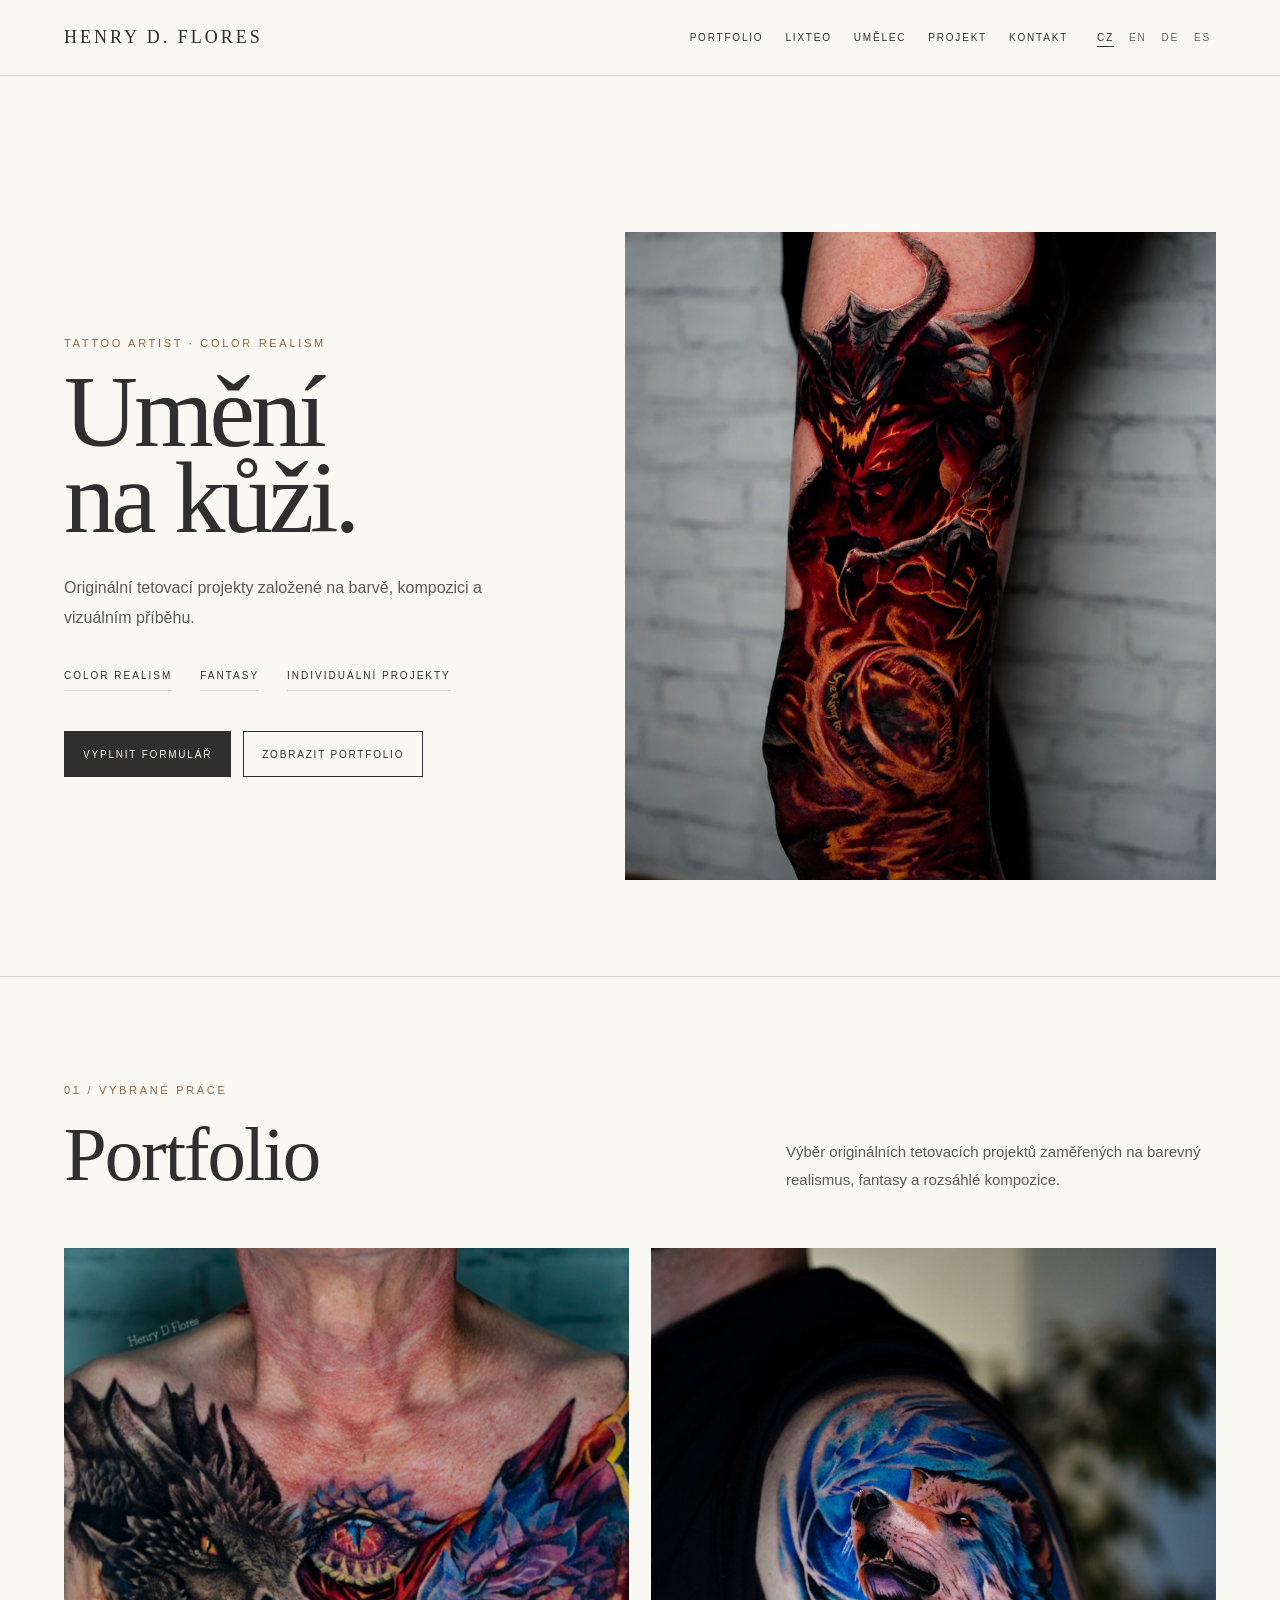
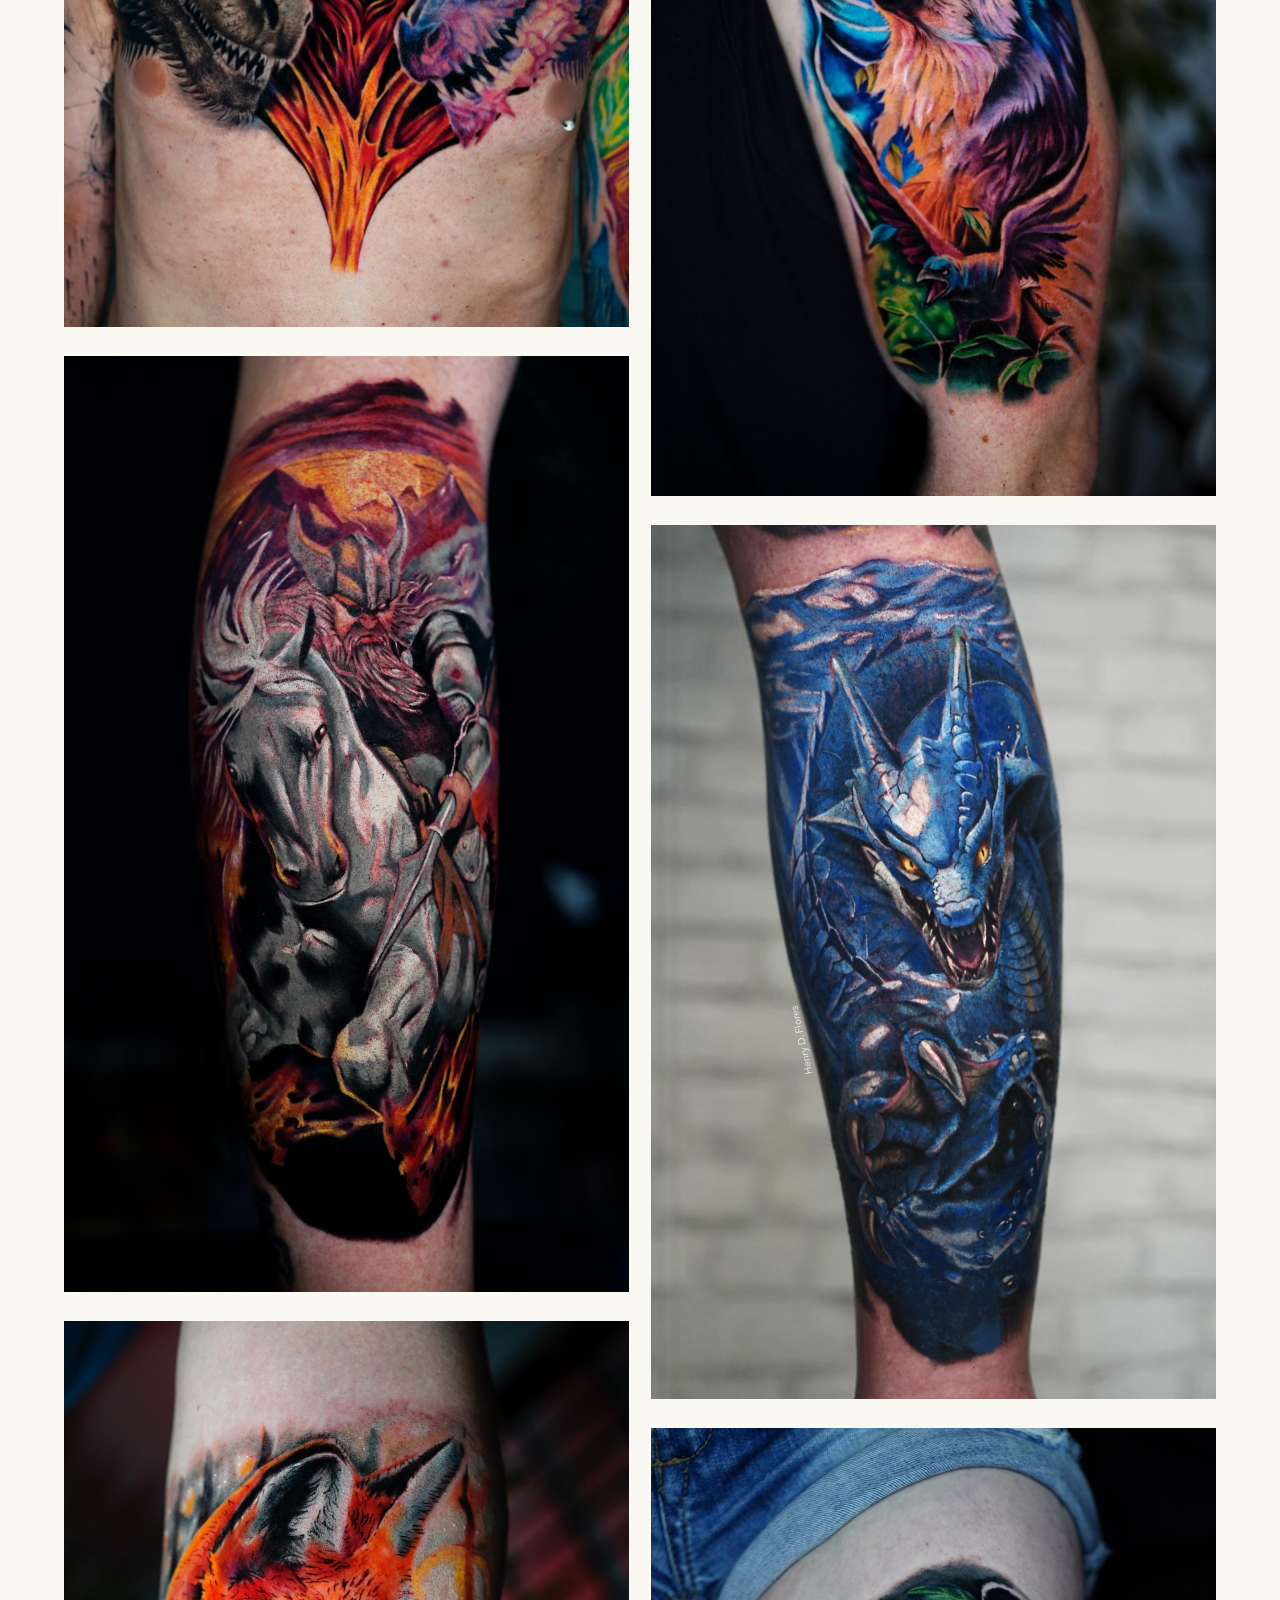
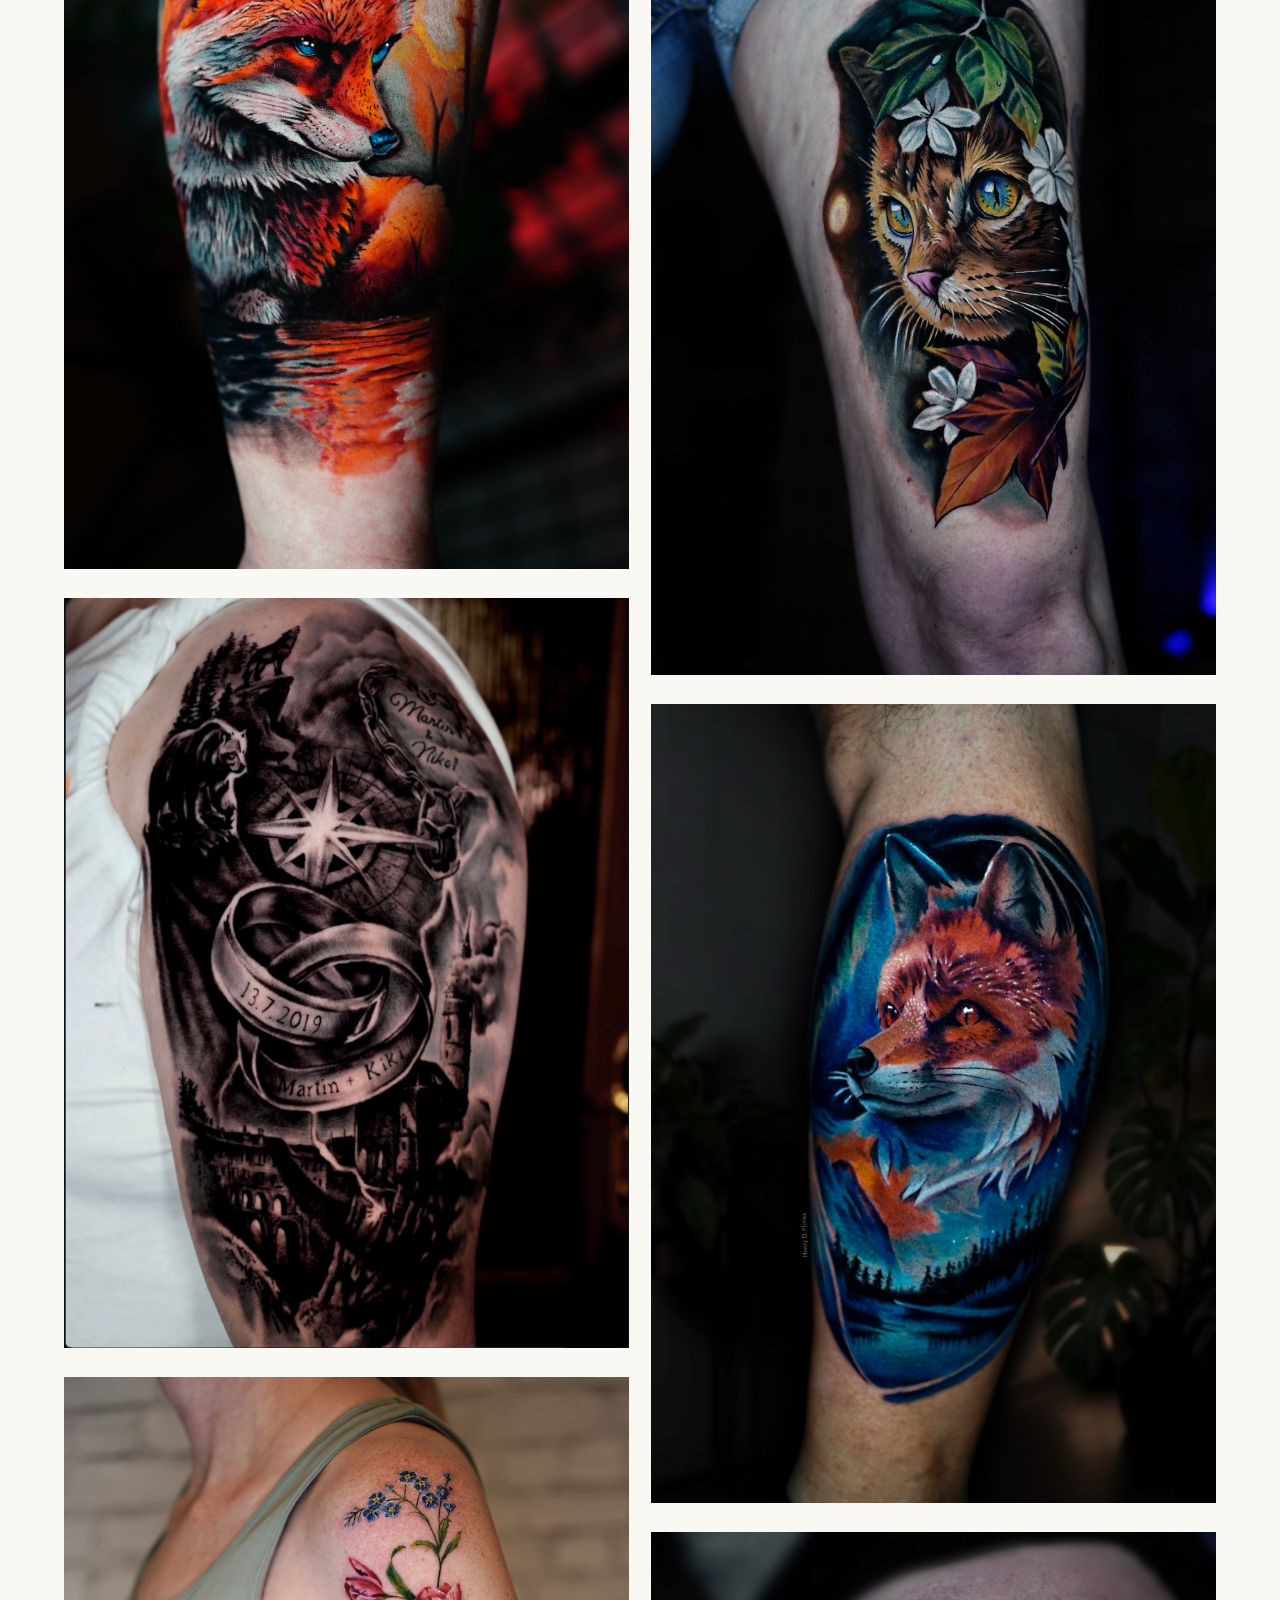
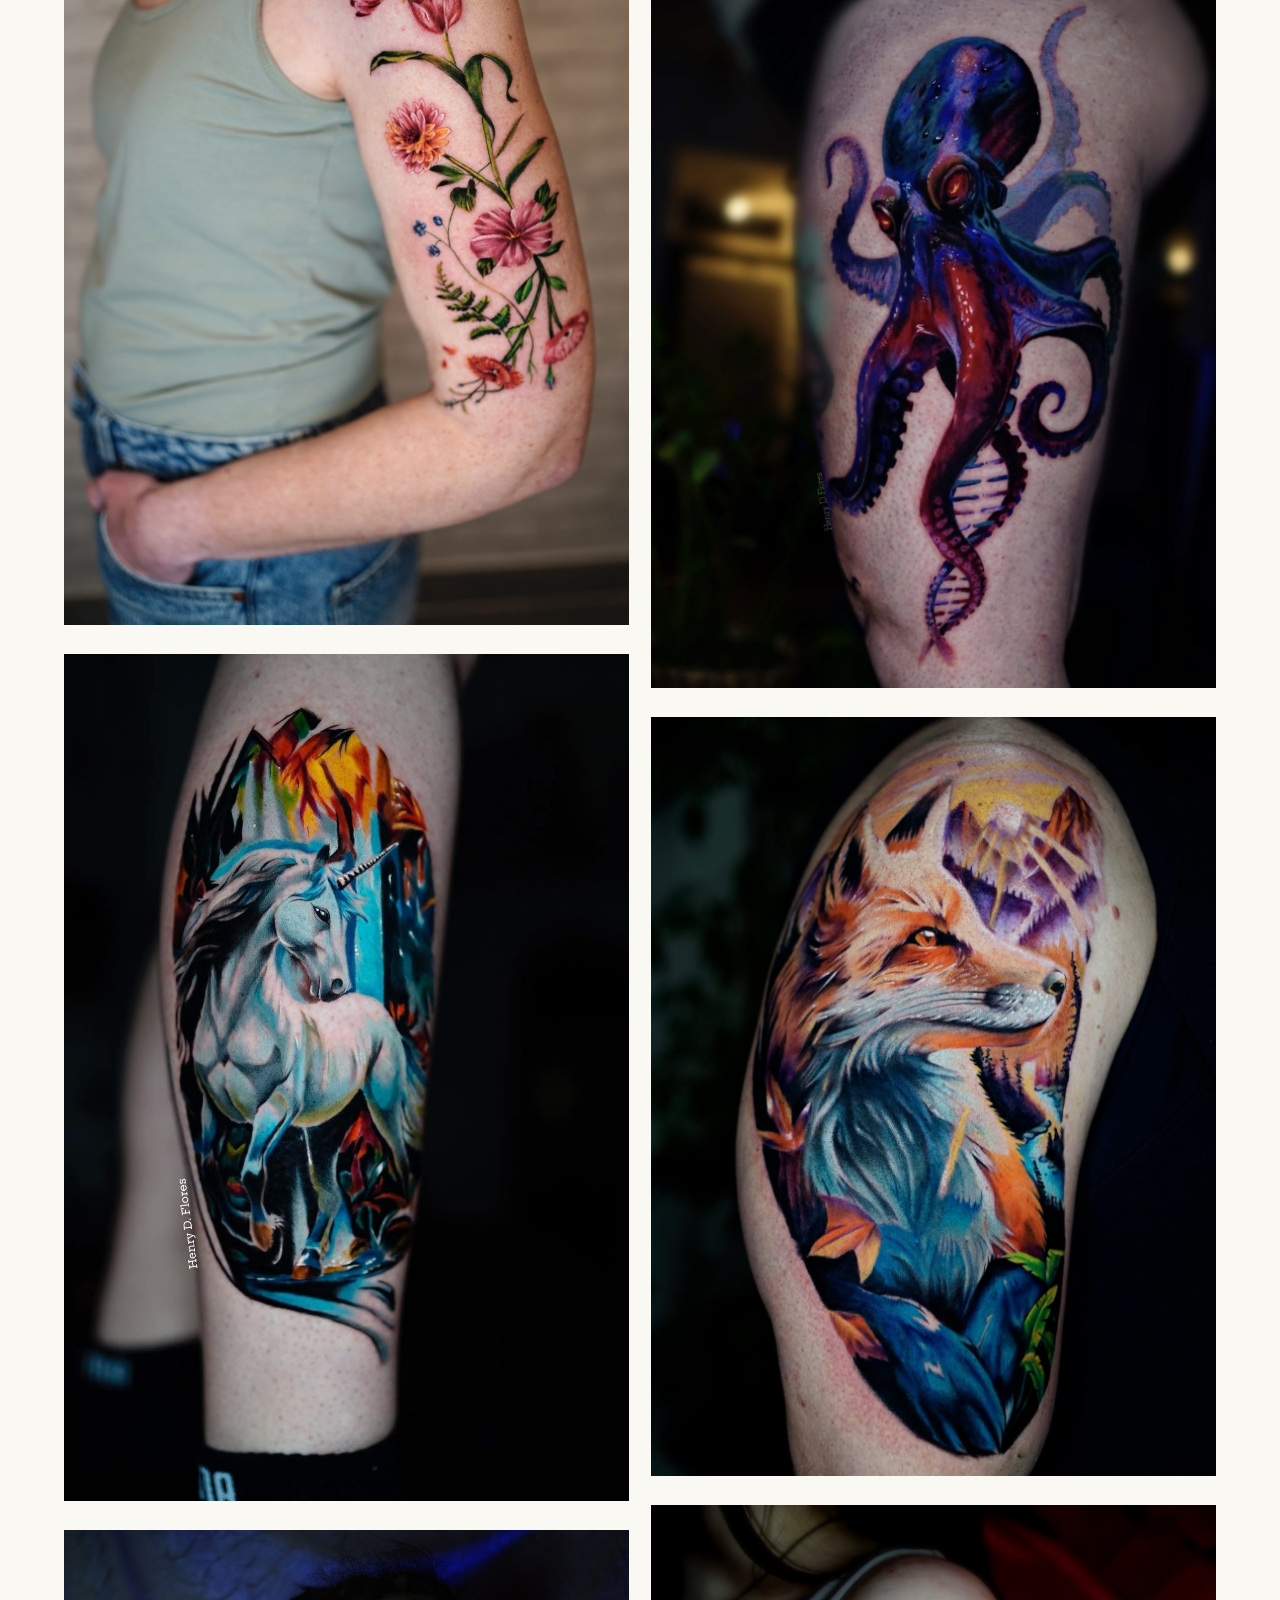
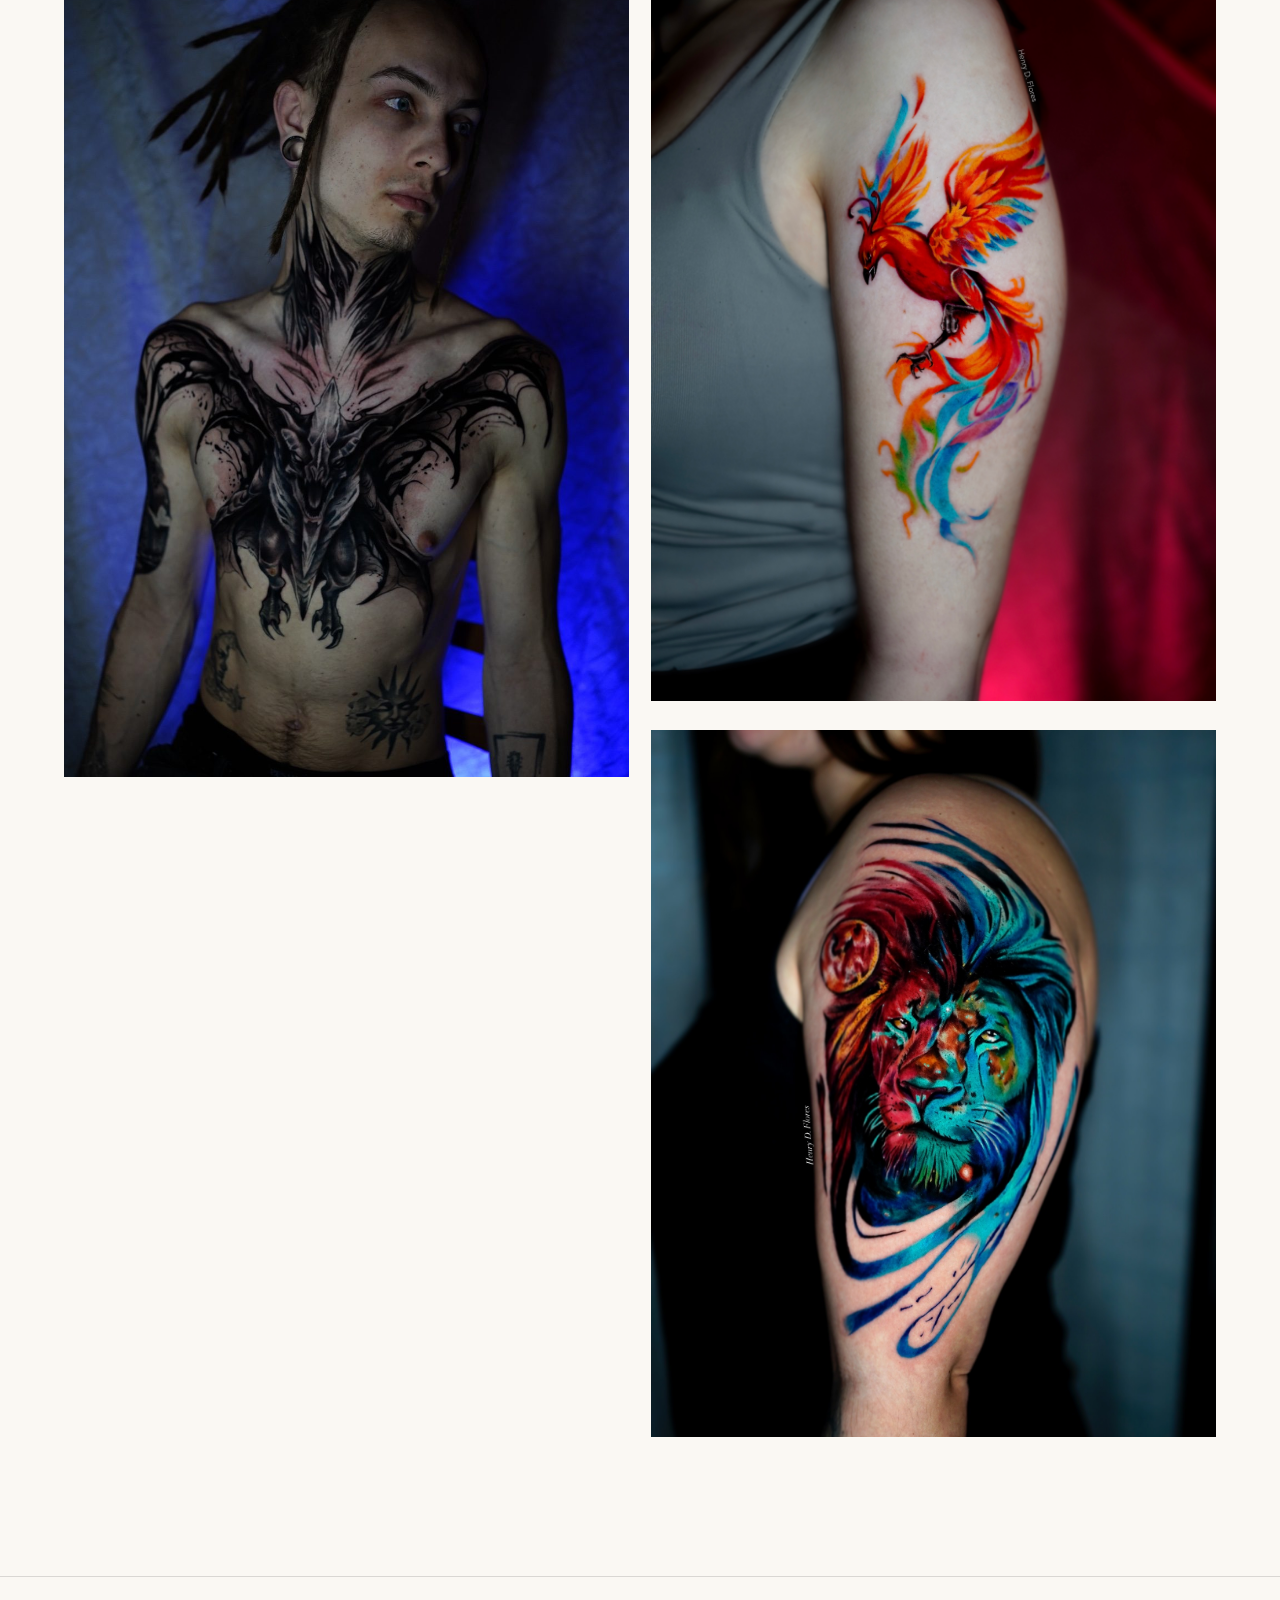
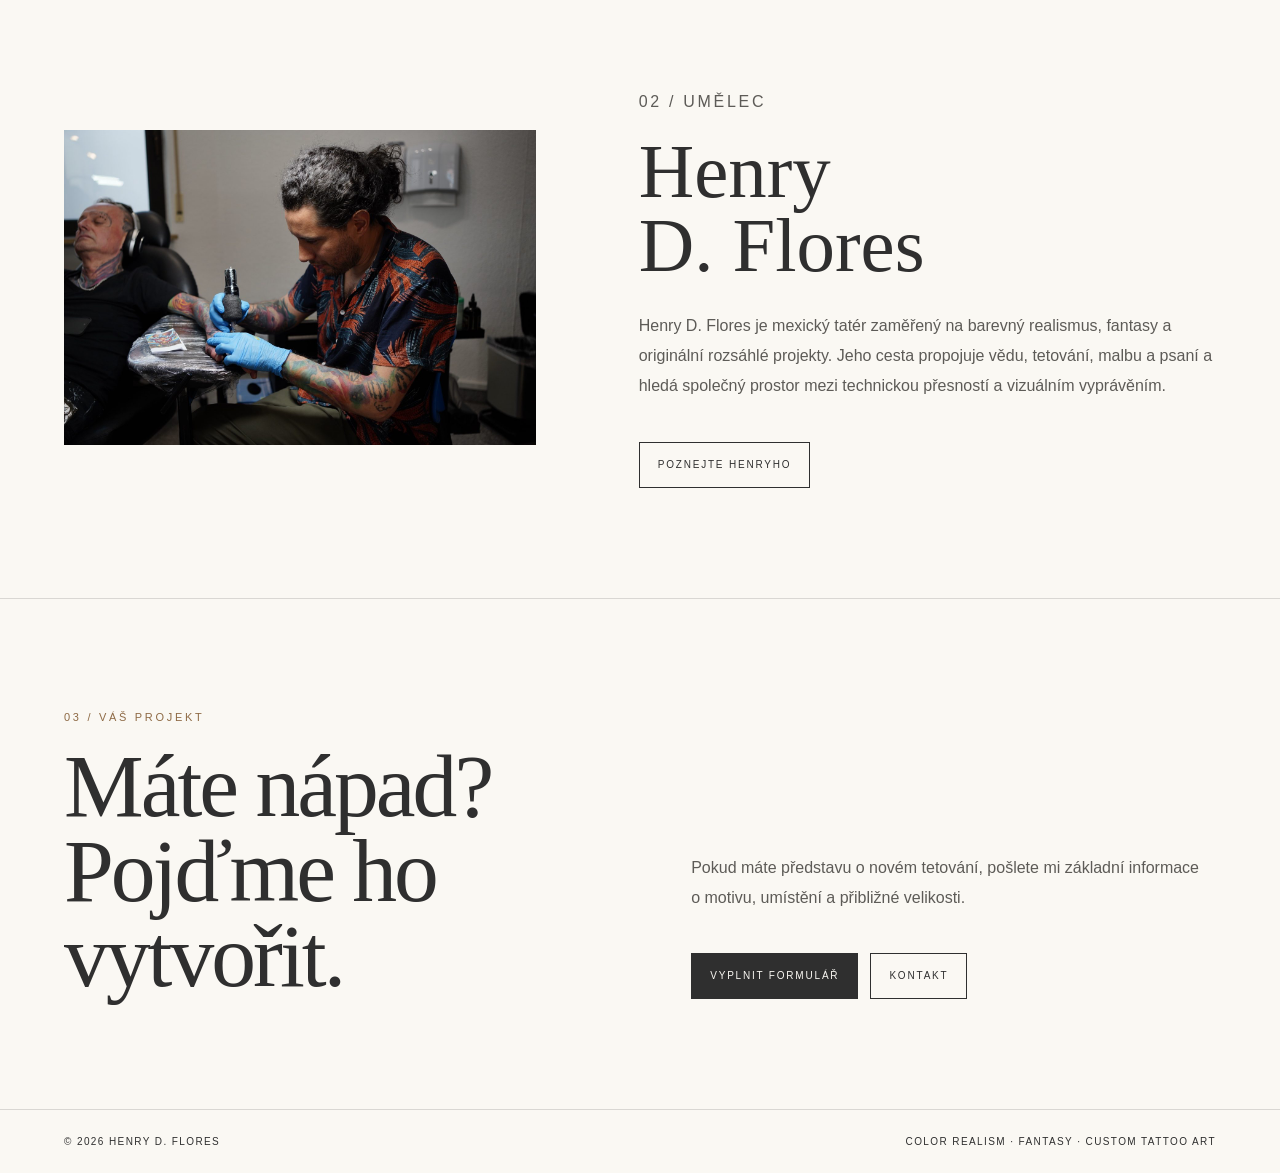
==== commit 45de659e: "Update index.html" ====
--- a/index.html
+++ b/index.html
@@ -9,16 +9,18 @@
 
   <meta
     name="description"
-    content="Henry D. Flores — tattoo artist specializing in color realism, fantasy and original custom tattoo projects in České Budějovice and Kirchheim unter Teck."
+    content="Henry D. Flores — tattoo artist specializing in color realism, fantasy and original tattoo projects in České Budějovice and Kirchheim unter Teck."
   >
 
+  <meta name="robots" content="index, follow">
+
   <link rel="stylesheet" href="styles.css">
 
   <style>
 
-    /* =========================
-       HOME HERO
-    ========================= */
+    /* =================================
+       HOME ONLY
+    ================================= */
 
     .home-hero{
       min-height:100vh;
@@ -26,7 +28,7 @@
       grid-template-columns:.9fr 1.1fr;
       gap:6vw;
       align-items:center;
-      padding:140px 5vw 70px;
+      padding:135px 5vw 75px;
     }
 
     .home-copy{
@@ -34,19 +36,19 @@
     }
 
     .home-title{
+      margin:0;
       font-family:Georgia,"Times New Roman",serif;
-      font-size:clamp(72px,8vw,118px);
+      font-size:clamp(68px,8vw,118px);
+      line-height:.84;
+      letter-spacing:-4px;
       font-weight:400;
-      line-height:.82;
-      letter-spacing:-4px;
-      margin:0;
     }
 
     .home-subtitle{
       max-width:500px;
-      margin-top:34px;
+      margin-top:32px;
       font-size:16px;
-      line-height:1.8;
+      line-height:1.85;
       color:#5d5b57;
     }
 
@@ -54,7 +56,7 @@
       display:flex;
       flex-wrap:wrap;
       gap:28px;
-      margin-top:38px;
+      margin-top:36px;
       font-size:10px;
       letter-spacing:2px;
       text-transform:uppercase;
@@ -69,34 +71,34 @@
       display:flex;
       flex-wrap:wrap;
       gap:12px;
-      margin-top:42px;
+      margin-top:40px;
     }
 
     .home-image{
       height:72vh;
-      min-height:560px;
+      min-height:540px;
       overflow:hidden;
     }
 
     .home-image img{
+      display:block;
       width:100%;
       height:100%;
       object-fit:cover;
       object-position:center center;
-      display:block;
-    }
-
-
-    /* =========================
-       FULL PORTFOLIO
-    ========================= */
+    }
+
+
+    /* =================================
+       PORTFOLIO ON HOME
+    ================================= */
 
     .home-portfolio{
+      padding:105px 5vw 110px;
       border-top:1px solid rgba(47,47,47,.16);
-      padding:105px 5vw 110px;
-    }
-
-    .portfolio-heading{
+    }
+
+    .home-section-heading{
       display:flex;
       justify-content:space-between;
       align-items:flex-end;
@@ -104,29 +106,29 @@
       margin-bottom:55px;
     }
 
-    .portfolio-heading h2{
+    .home-section-heading h2{
+      margin:10px 0 0;
       font-family:Georgia,"Times New Roman",serif;
       font-size:clamp(52px,6vw,88px);
       line-height:1;
       font-weight:400;
       letter-spacing:-2px;
-      margin-top:10px;
-    }
-
-    .portfolio-description{
+    }
+
+    .home-section-description{
       max-width:430px;
       font-size:15px;
-      line-height:1.8;
+      line-height:1.85;
       color:#5d5b57;
     }
 
-    .full-gallery{
+    .home-gallery{
       column-count:2;
       column-gap:22px;
       width:100%;
     }
 
-    .gallery-item{
+    .home-gallery-item{
       display:inline-block;
       width:100%;
       margin:0 0 22px;
@@ -134,98 +136,92 @@
       overflow:hidden;
     }
 
-    .gallery-item img{
+    .home-gallery-item img{
       display:block;
       width:100%;
       height:auto;
-      transition:transform .35s ease;
-    }
-
-    .gallery-item:hover img{
-      transform:scale(1.01);
-    }
-
-    .portfolio-bottom{
-      display:flex;
-      justify-content:center;
-      margin-top:50px;
-    }
-
-
-    /* =========================
+    }
+
+
+    /* =================================
        ARTIST PREVIEW
-    ========================= */
-
-    .artist-preview{
+    ================================= */
+
+    .home-artist{
+      padding:110px 5vw;
       border-top:1px solid rgba(47,47,47,.16);
-      padding:110px 5vw;
       display:grid;
       grid-template-columns:.9fr 1.1fr;
       gap:8vw;
       align-items:center;
     }
 
-    .artist-preview-image{
+    .home-artist-photo{
       overflow:hidden;
     }
 
-    .artist-preview-image img{
+    .home-artist-photo img{
+      display:block;
       width:100%;
-      display:block;
-    }
-
-    .artist-preview h2{
+      height:auto;
+    }
+
+    .home-artist-copy{
+      max-width:650px;
+    }
+
+    .home-artist-copy h2{
+      margin:12px 0 28px;
       font-family:Georgia,"Times New Roman",serif;
-      font-size:clamp(48px,6vw,82px);
-      line-height:.98;
+      font-size:clamp(52px,6vw,86px);
+      line-height:.96;
       font-weight:400;
-      margin:12px 0 28px;
-    }
-
-    .artist-preview p{
-      max-width:580px;
+    }
+
+    .home-artist-copy p{
       font-size:16px;
       line-height:1.9;
       color:#5d5b57;
     }
 
 
-    /* =========================
-       FINAL CTA
-    ========================= */
-
-    .home-contact{
+    /* =================================
+       PROJECT CTA
+    ================================= */
+
+    .home-project{
+      padding:110px 5vw;
       border-top:1px solid rgba(47,47,47,.16);
-      padding:110px 5vw;
       display:grid;
       grid-template-columns:1fr 1fr;
       gap:8vw;
       align-items:end;
     }
 
-    .home-contact h2{
+    .home-project h2{
+      margin:12px 0 0;
       font-family:Georgia,"Times New Roman",serif;
       font-size:clamp(52px,7vw,100px);
       line-height:.95;
+      letter-spacing:-3px;
       font-weight:400;
-      letter-spacing:-3px;
-    }
-
-    .home-contact-copy{
+    }
+
+    .home-project-copy{
       max-width:520px;
     }
 
-    .home-contact-copy p{
+    .home-project-copy p{
+      margin-bottom:30px;
       font-size:16px;
-      line-height:1.8;
+      line-height:1.85;
       color:#5d5b57;
-      margin-bottom:30px;
-    }
-
-
-    /* =========================
+    }
+
+
+    /* =================================
        RESPONSIVE
-    ========================= */
+    ================================= */
 
     @media(max-width:850px){
 
@@ -234,49 +230,49 @@
         padding:125px 22px 55px;
       }
 
-      .home-image{
-        height:62vh;
-        min-height:480px;
-      }
-
       .home-title{
         letter-spacing:-2px;
       }
 
+      .home-image{
+        height:60vh;
+        min-height:450px;
+      }
+
       .home-portfolio{
         padding:80px 22px;
       }
 
-      .portfolio-heading{
+      .home-section-heading{
         display:block;
       }
 
-      .portfolio-description{
+      .home-section-description{
         margin-top:25px;
       }
 
-      .artist-preview{
+      .home-artist{
         grid-template-columns:1fr;
         padding:80px 22px;
       }
 
-      .home-contact{
+      .home-project{
         grid-template-columns:1fr;
         padding:80px 22px;
       }
 
     }
 
-
     @media(max-width:650px){
 
-      .full-gallery{
+      .home-gallery{
         column-count:1;
       }
 
     }
 
   </style>
+
 </head>
 
 
@@ -346,9 +342,12 @@
 <main>
 
 
-  <!-- HERO -->
+  <!-- =================================
+       PORTADA
+  ================================== -->
 
   <section class="home-hero">
+
 
     <div class="home-copy">
 
@@ -365,6 +364,7 @@
         kompozici a vizuálním příběhu.
       </p>
 
+
       <div class="home-tags">
 
         <span>COLOR REALISM</span>
@@ -376,6 +376,7 @@
         </span>
 
       </div>
+
 
       <div class="home-actions">
 
@@ -409,16 +410,20 @@
 
     </div>
 
+
   </section>
 
 
 
-  <!-- FULL PORTFOLIO -->
+  <!-- =================================
+       PORTFOLIO COMPLETO
+       IMG_8145 NO SE REPITE
+  ================================== -->
 
   <section class="home-portfolio" id="portfolio">
 
 
-    <div class="portfolio-heading">
+    <div class="home-section-heading">
 
       <div>
 
@@ -434,107 +439,170 @@
 
 
       <p
-        class="portfolio-description"
+        class="home-section-description"
         data-i18n="portfolioDescription"
       >
         Výběr originálních tetovacích projektů zaměřených
-        na barevný realismus, fantasy a velkoformátové kompozice.
+        na barevný realismus, fantasy a rozsáhlé kompozice.
       </p>
 
     </div>
 
 
 
-    <div class="full-gallery">
-
-      <div class="gallery-item">
-        <img src="images/IMG_8145.jpeg" alt="Color realism tattoo by Henry D. Flores" loading="lazy">
-      </div>
-
-      <div class="gallery-item">
-        <img src="images/IMG_8147.jpeg" alt="Color realism tattoo by Henry D. Flores" loading="lazy">
-      </div>
-
-      <div class="gallery-item">
-        <img src="images/IMG_8148.jpeg" alt="Fantasy tattoo by Henry D. Flores" loading="lazy">
-      </div>
-
-      <div class="gallery-item">
-        <img src="images/IMG_8149.jpeg" alt="Realistic tattoo by Henry D. Flores" loading="lazy">
-      </div>
-
-      <div class="gallery-item">
-        <img src="images/IMG_8150.jpeg" alt="Color tattoo by Henry D. Flores" loading="lazy">
-      </div>
-
-      <div class="gallery-item">
-        <img src="images/IMG_8152.jpeg" alt="Color realism tattoo by Henry D. Flores" loading="lazy">
-      </div>
-
-      <div class="gallery-item">
-        <img src="images/IMG_8153.jpeg" alt="Fantasy realism tattoo by Henry D. Flores" loading="lazy">
-      </div>
-
-      <div class="gallery-item">
-        <img src="images/IMG_8154.jpeg" alt="Large scale tattoo by Henry D. Flores" loading="lazy">
-      </div>
-
-      <div class="gallery-item">
-        <img src="images/IMG_8155.jpeg" alt="Color realism tattoo by Henry D. Flores" loading="lazy">
-      </div>
-
-      <div class="gallery-item">
-        <img src="images/IMG_8156.jpeg" alt="Animal realism tattoo by Henry D. Flores" loading="lazy">
-      </div>
-
-      <div class="gallery-item">
-        <img src="images/IMG_8157.jpeg" alt="Color animal tattoo by Henry D. Flores" loading="lazy">
-      </div>
-
-      <div class="gallery-item">
-        <img src="images/IMG_8158.jpeg" alt="Fantasy color tattoo by Henry D. Flores" loading="lazy">
-      </div>
-
-      <div class="gallery-item">
-        <img src="images/IMG_8159.jpeg" alt="Realism tattoo by Henry D. Flores" loading="lazy">
-      </div>
-
-      <div class="gallery-item">
-        <img src="images/IMG_8160.jpeg" alt="Custom color tattoo by Henry D. Flores" loading="lazy">
-      </div>
-
-      <div class="gallery-item">
-        <img src="images/IMG_8161.jpeg" alt="Original tattoo artwork by Henry D. Flores" loading="lazy">
-      </div>
-
-      <div class="gallery-item">
-        <img src="images/IMG_8163.jpeg" alt="Tattoo portfolio by Henry D. Flores" loading="lazy">
-      </div>
+    <div class="home-gallery">
+
+
+      <div class="home-gallery-item">
+        <img
+          src="images/IMG_8147.jpeg"
+          alt="Color realism tattoo by Henry D. Flores"
+          loading="lazy"
+        >
+      </div>
+
+
+      <div class="home-gallery-item">
+        <img
+          src="images/IMG_8148.jpeg"
+          alt="Fantasy tattoo by Henry D. Flores"
+          loading="lazy"
+        >
+      </div>
+
+
+      <div class="home-gallery-item">
+        <img
+          src="images/IMG_8149.jpeg"
+          alt="Realism tattoo by Henry D. Flores"
+          loading="lazy"
+        >
+      </div>
+
+
+      <div class="home-gallery-item">
+        <img
+          src="images/IMG_8150.jpeg"
+          alt="Color tattoo by Henry D. Flores"
+          loading="lazy"
+        >
+      </div>
+
+
+      <div class="home-gallery-item">
+        <img
+          src="images/IMG_8152.jpeg"
+          alt="Color realism tattoo by Henry D. Flores"
+          loading="lazy"
+        >
+      </div>
+
+
+      <div class="home-gallery-item">
+        <img
+          src="images/IMG_8153.jpeg"
+          alt="Fantasy realism tattoo by Henry D. Flores"
+          loading="lazy"
+        >
+      </div>
+
+
+      <div class="home-gallery-item">
+        <img
+          src="images/IMG_8154.jpeg"
+          alt="Large scale tattoo by Henry D. Flores"
+          loading="lazy"
+        >
+      </div>
+
+
+      <div class="home-gallery-item">
+        <img
+          src="images/IMG_8155.jpeg"
+          alt="Color realism tattoo by Henry D. Flores"
+          loading="lazy"
+        >
+      </div>
+
+
+      <div class="home-gallery-item">
+        <img
+          src="images/IMG_8156.jpeg"
+          alt="Animal realism tattoo by Henry D. Flores"
+          loading="lazy"
+        >
+      </div>
+
+
+      <div class="home-gallery-item">
+        <img
+          src="images/IMG_8157.jpeg"
+          alt="Color animal tattoo by Henry D. Flores"
+          loading="lazy"
+        >
+      </div>
+
+
+      <div class="home-gallery-item">
+        <img
+          src="images/IMG_8158.jpeg"
+          alt="Fantasy color tattoo by Henry D. Flores"
+          loading="lazy"
+        >
+      </div>
+
+
+      <div class="home-gallery-item">
+        <img
+          src="images/IMG_8159.jpeg"
+          alt="Realism tattoo by Henry D. Flores"
+          loading="lazy"
+        >
+      </div>
+
+
+      <div class="home-gallery-item">
+        <img
+          src="images/IMG_8160.jpeg"
+          alt="Custom color tattoo by Henry D. Flores"
+          loading="lazy"
+        >
+      </div>
+
+
+      <div class="home-gallery-item">
+        <img
+          src="images/IMG_8161.jpeg"
+          alt="Original tattoo artwork by Henry D. Flores"
+          loading="lazy"
+        >
+      </div>
+
+
+      <div class="home-gallery-item">
+        <img
+          src="images/IMG_8163.jpeg"
+          alt="Tattoo portfolio by Henry D. Flores"
+          loading="lazy"
+        >
+      </div>
+
 
     </div>
 
-
-    <div class="portfolio-bottom">
-
-      <a
-        class="btn"
-        href="portfolio.html"
-        data-i18n="fullPortfolioButton"
-      >
-        OTEVŘÍT SAMOSTATNÉ PORTFOLIO
-      </a>
-
-    </div>
-
   </section>
 
 
 
-  <!-- ARTIST -->
-
-  <section class="artist-preview">
-
-    <div class="artist-preview-image">
+  <!-- =================================
+       ARTISTA
+       IMG_8151 SOLO AQUÍ
+  ================================== -->
+
+  <section class="home-artist">
+
+
+    <div class="home-artist-photo">
 
       <img
         src="images/IMG_8151.jpeg"
@@ -545,7 +613,7 @@
     </div>
 
 
-    <div>
+    <div class="home-artist-copy">
 
       <p class="eyebrow" data-i18n="artistNumber">
         02 / UMĚLEC
@@ -555,11 +623,14 @@
         Henry<br>D. Flores
       </h2>
 
+
       <p data-i18n="artistText">
-        Mexický tatér zaměřený na color realism, fantasy
-        a originální velkoformátové projekty. Jeho cesta
-        propojuje vědu, tetování, malbu a psaní.
+        Henry D. Flores je mexický tatér zaměřený na barevný realismus,
+        fantasy a originální rozsáhlé projekty. Jeho cesta propojuje
+        vědu, tetování, malbu a psaní a hledá společný prostor mezi
+        technickou přesností a vizuálním vyprávěním.
       </p>
+
 
       <div class="home-actions">
 
@@ -575,33 +646,39 @@
 
     </div>
 
+
   </section>
 
 
 
-  <!-- CONTACT -->
-
-  <section class="home-contact">
+  <!-- =================================
+       PROJEKT
+  ================================== -->
+
+  <section class="home-project">
+
 
     <div>
 
-      <p class="eyebrow" data-i18n="contactNumber">
+      <p class="eyebrow" data-i18n="projectNumber">
         03 / VÁŠ PROJEKT
       </p>
 
-      <h2 data-i18n-html="contactTitle">
+      <h2 data-i18n-html="projectTitle">
         Máte nápad?<br>Pojďme ho vytvořit.
       </h2>
 
     </div>
 
 
-    <div class="home-contact-copy">
-
-      <p data-i18n="contactText">
-        Pokud máte představu o tetování,
-        pošlete mi základní informace o projektu.
+    <div class="home-project-copy">
+
+      <p data-i18n="projectText">
+        Pokud máte představu o novém tetování,
+        pošlete mi základní informace o motivu,
+        umístění a přibližné velikosti.
       </p>
+
 
       <div class="home-actions">
 
@@ -625,6 +702,7 @@
 
     </div>
 
+
   </section>
 
 
@@ -634,7 +712,9 @@
 
 <footer>
 
-  <span>© 2026 Henry D. Flores</span>
+  <span>
+    © 2026 Henry D. Flores
+  </span>
 
   <span>
     Color Realism · Fantasy · Custom Tattoo Art
@@ -659,43 +739,50 @@
 
     heroEyebrow:"TATTOO ARTIST · COLOR REALISM",
 
-    heroTitle:"Umění<br>na kůži.",
+    heroTitle:
+      "Umění<br>na kůži.",
 
     heroSubtitle:
       "Originální tetovací projekty založené na barvě, kompozici a vizuálním příběhu.",
 
-    customProjects:"INDIVIDUÁLNÍ PROJEKTY",
-
-    projectButton:"VYPLNIT FORMULÁŘ",
-
-    portfolioButton:"ZOBRAZIT PORTFOLIO",
-
-    portfolioNumber:"01 / VYBRANÉ PRÁCE",
-
-    portfolioTitle:"Portfolio",
+    customProjects:
+      "INDIVIDUÁLNÍ PROJEKTY",
+
+    projectButton:
+      "VYPLNIT FORMULÁŘ",
+
+    portfolioButton:
+      "ZOBRAZIT PORTFOLIO",
+
+    portfolioNumber:
+      "01 / VYBRANÉ PRÁCE",
+
+    portfolioTitle:
+      "Portfolio",
 
     portfolioDescription:
-      "Výběr originálních tetovacích projektů zaměřených na barevný realismus, fantasy a velkoformátové kompozice.",
-
-    fullPortfolioButton:
-      "OTEVŘÍT SAMOSTATNÉ PORTFOLIO",
-
-    artistNumber:"02 / UMĚLEC",
+      "Výběr originálních tetovacích projektů zaměřených na barevný realismus, fantasy a rozsáhlé kompozice.",
+
+    artistNumber:
+      "02 / UMĚLEC",
 
     artistText:
-      "Mexický tatér zaměřený na color realism, fantasy a originální velkoformátové projekty. Jeho cesta propojuje vědu, tetování, malbu a psaní.",
-
-    artistButton:"POZNEJTE HENRYHO",
-
-    contactNumber:"03 / VÁŠ PROJEKT",
-
-    contactTitle:
+      "Henry D. Flores je mexický tatér zaměřený na barevný realismus, fantasy a originální rozsáhlé projekty. Jeho cesta propojuje vědu, tetování, malbu a psaní a hledá společný prostor mezi technickou přesností a vizuálním vyprávěním.",
+
+    artistButton:
+      "POZNEJTE HENRYHO",
+
+    projectNumber:
+      "03 / VÁŠ PROJEKT",
+
+    projectTitle:
       "Máte nápad?<br>Pojďme ho vytvořit.",
 
-    contactText:
-      "Pokud máte představu o tetování, pošlete mi základní informace o projektu.",
-
-    contactButton:"KONTAKT"
+    projectText:
+      "Pokud máte představu o novém tetování, pošlete mi základní informace o motivu, umístění a přibližné velikosti.",
+
+    contactButton:
+      "KONTAKT"
 
   },
 
@@ -707,45 +794,53 @@
     navProject:"Project",
     navContact:"Contact",
 
-    heroEyebrow:"TATTOO ARTIST · COLOR REALISM",
-
-    heroTitle:"Art<br>Beyond<br>Skin.",
+    heroEyebrow:
+      "TATTOO ARTIST · COLOR REALISM",
+
+    heroTitle:
+      "Art<br>Beyond<br>Skin.",
 
     heroSubtitle:
       "Original tattoo projects built through color, composition and visual storytelling.",
 
-    customProjects:"CUSTOM PROJECTS",
-
-    projectButton:"FILL OUT THE FORM",
-
-    portfolioButton:"VIEW PORTFOLIO",
-
-    portfolioNumber:"01 / SELECTED WORK",
-
-    portfolioTitle:"Portfolio",
+    customProjects:
+      "CUSTOM PROJECTS",
+
+    projectButton:
+      "FILL OUT THE FORM",
+
+    portfolioButton:
+      "VIEW PORTFOLIO",
+
+    portfolioNumber:
+      "01 / SELECTED WORK",
+
+    portfolioTitle:
+      "Portfolio",
 
     portfolioDescription:
       "A selection of original tattoo projects focused on color realism, fantasy and large-scale compositions.",
 
-    fullPortfolioButton:
-      "OPEN FULL PORTFOLIO",
-
-    artistNumber:"02 / ARTIST",
+    artistNumber:
+      "02 / ARTIST",
 
     artistText:
-      "Mexican tattoo artist focused on color realism, fantasy and original large-scale projects. His journey connects science, tattooing, painting and writing.",
-
-    artistButton:"MORE ABOUT HENRY",
-
-    contactNumber:"03 / YOUR PROJECT",
-
-    contactTitle:
+      "Henry D. Flores is a Mexican tattoo artist focused on color realism, fantasy and original large-scale projects. His path connects science, tattooing, painting and writing, searching for common ground between technical precision and visual storytelling.",
+
+    artistButton:
+      "MORE ABOUT HENRY",
+
+    projectNumber:
+      "03 / YOUR PROJECT",
+
+    projectTitle:
       "Have an idea?<br>Let's create it.",
 
-    contactText:
-      "If you have a tattoo idea, send me the essential information about your project.",
-
-    contactButton:"CONTACT"
+    projectText:
+      "If you have an idea for a new tattoo, send me the essential information about the subject, placement and approximate size.",
+
+    contactButton:
+      "CONTACT"
 
   },
 
@@ -757,45 +852,53 @@
     navProject:"Projekt",
     navContact:"Kontakt",
 
-    heroEyebrow:"TATTOO ARTIST · COLOR REALISM",
-
-    heroTitle:"Kunst<br>auf der Haut.",
+    heroEyebrow:
+      "TATTOO ARTIST · COLOR REALISM",
+
+    heroTitle:
+      "Kunst<br>auf der Haut.",
 
     heroSubtitle:
       "Individuelle Tattoo-Projekte mit Fokus auf Farbe, Komposition und visuelles Storytelling.",
 
-    customProjects:"INDIVIDUELLE PROJEKTE",
-
-    projectButton:"FORMULAR AUSFÜLLEN",
-
-    portfolioButton:"PORTFOLIO ANSEHEN",
-
-    portfolioNumber:"01 / AUSGEWÄHLTE ARBEITEN",
-
-    portfolioTitle:"Portfolio",
+    customProjects:
+      "INDIVIDUELLE PROJEKTE",
+
+    projectButton:
+      "FORMULAR AUSFÜLLEN",
+
+    portfolioButton:
+      "PORTFOLIO ANSEHEN",
+
+    portfolioNumber:
+      "01 / AUSGEWÄHLTE ARBEITEN",
+
+    portfolioTitle:
+      "Portfolio",
 
     portfolioDescription:
       "Eine Auswahl individueller Tattoo-Projekte mit Schwerpunkt auf Color Realism, Fantasy und großformatigen Kompositionen.",
 
-    fullPortfolioButton:
-      "GESAMTES PORTFOLIO ÖFFNEN",
-
-    artistNumber:"02 / KÜNSTLER",
+    artistNumber:
+      "02 / KÜNSTLER",
 
     artistText:
-      "Mexikanischer Tätowierer mit Schwerpunkt auf Color Realism, Fantasy und individuellen großformatigen Projekten. Sein Weg verbindet Wissenschaft, Tätowieren, Malerei und Schreiben.",
-
-    artistButton:"MEHR ÜBER HENRY",
-
-    contactNumber:"03 / DEIN PROJEKT",
-
-    contactTitle:
+      "Henry D. Flores ist ein mexikanischer Tätowierer mit Schwerpunkt auf Color Realism, Fantasy und individuellen großformatigen Projekten. Sein Weg verbindet Wissenschaft, Tätowieren, Malerei und Schreiben und sucht den gemeinsamen Raum zwischen technischer Präzision und visueller Erzählung.",
+
+    artistButton:
+      "MEHR ÜBER HENRY",
+
+    projectNumber:
+      "03 / DEIN PROJEKT",
+
+    projectTitle:
       "Hast du eine Idee?<br>Lass sie uns umsetzen.",
 
-    contactText:
-      "Wenn du eine Tattoo-Idee hast, schick mir die wichtigsten Informationen zu deinem Projekt.",
-
-    contactButton:"KONTAKT"
+    projectText:
+      "Wenn du eine Idee für ein neues Tattoo hast, schick mir die wichtigsten Informationen zu Motiv, Körperstelle und ungefährer Größe.",
+
+    contactButton:
+      "KONTAKT"
 
   },
 
@@ -807,45 +910,53 @@
     navProject:"Proyecto",
     navContact:"Contacto",
 
-    heroEyebrow:"TATTOO ARTIST · REALISMO A COLOR",
-
-    heroTitle:"Arte<br>más allá<br>de la piel.",
+    heroEyebrow:
+      "TATTOO ARTIST · REALISMO A COLOR",
+
+    heroTitle:
+      "Arte<br>más allá<br>de la piel.",
 
     heroSubtitle:
       "Proyectos originales de tatuaje construidos mediante color, composición y narrativa visual.",
 
-    customProjects:"PROYECTOS PERSONALIZADOS",
-
-    projectButton:"LLENAR FORMULARIO",
-
-    portfolioButton:"VER PORTAFOLIO",
-
-    portfolioNumber:"01 / TRABAJOS SELECCIONADOS",
-
-    portfolioTitle:"Portafolio",
+    customProjects:
+      "PROYECTOS PERSONALIZADOS",
+
+    projectButton:
+      "LLENAR FORMULARIO",
+
+    portfolioButton:
+      "VER PORTAFOLIO",
+
+    portfolioNumber:
+      "01 / TRABAJOS SELECCIONADOS",
+
+    portfolioTitle:
+      "Portafolio",
 
     portfolioDescription:
       "Una selección de proyectos originales de tatuaje centrados en realismo a color, fantasía y composiciones de gran formato.",
 
-    fullPortfolioButton:
-      "ABRIR PORTAFOLIO COMPLETO",
-
-    artistNumber:"02 / ARTISTA",
+    artistNumber:
+      "02 / ARTISTA",
 
     artistText:
-      "Tatuador mexicano enfocado en realismo a color, fantasía y proyectos originales de gran formato. Su recorrido conecta ciencia, tatuaje, pintura y escritura.",
-
-    artistButton:"CONOCE MÁS A HENRY",
-
-    contactNumber:"03 / TU PROYECTO",
-
-    contactTitle:
+      "Henry D. Flores es un tatuador mexicano especializado en realismo a color, fantasía y proyectos originales de gran formato. Su recorrido conecta ciencia, tatuaje, pintura y escritura, buscando un punto común entre la precisión técnica y la narrativa visual.",
+
+    artistButton:
+      "CONOCE MÁS A HENRY",
+
+    projectNumber:
+      "03 / TU PROYECTO",
+
+    projectTitle:
       "¿Tienes una idea?<br>Vamos a crearla.",
 
-    contactText:
-      "Si tienes una idea para un tatuaje, envíame la información esencial de tu proyecto.",
-
-    contactButton:"CONTACTO"
+    projectText:
+      "Si tienes una idea para un nuevo tatuaje, envíame la información esencial sobre el motivo, la zona y el tamaño aproximado.",
+
+    contactButton:
+      "CONTACTO"
 
   }
 
@@ -855,22 +966,28 @@
 
 function setLanguage(language){
 
-  localStorage.setItem("language", language);
-
-  document.documentElement.lang = language;
+  localStorage.setItem(
+    "language",
+    language
+  );
+
+  document.documentElement.lang =
+    language;
 
 
   document
     .querySelectorAll("[data-i18n]")
     .forEach(element => {
 
-      const key = element.dataset.i18n;
+      const key =
+        element.dataset.i18n;
 
       if(
         translations[language] &&
         translations[language][key]
       ){
-        element.textContent = translations[language][key];
+        element.textContent =
+          translations[language][key];
       }
 
     });
@@ -880,13 +997,15 @@
     .querySelectorAll("[data-i18n-html]")
     .forEach(element => {
 
-      const key = element.dataset.i18nHtml;
+      const key =
+        element.dataset.i18nHtml;
 
       if(
         translations[language] &&
         translations[language][key]
       ){
-        element.innerHTML = translations[language][key];
+        element.innerHTML =
+          translations[language][key];
       }
 
     });
@@ -900,7 +1019,9 @@
 
 
   const active =
-    document.getElementById("lang-" + language);
+    document.getElementById(
+      "lang-" + language
+    );
 
   if(active){
     active.classList.add("active");
@@ -918,5 +1039,6 @@
 
 </script>
 
+
 </body>
 </html>
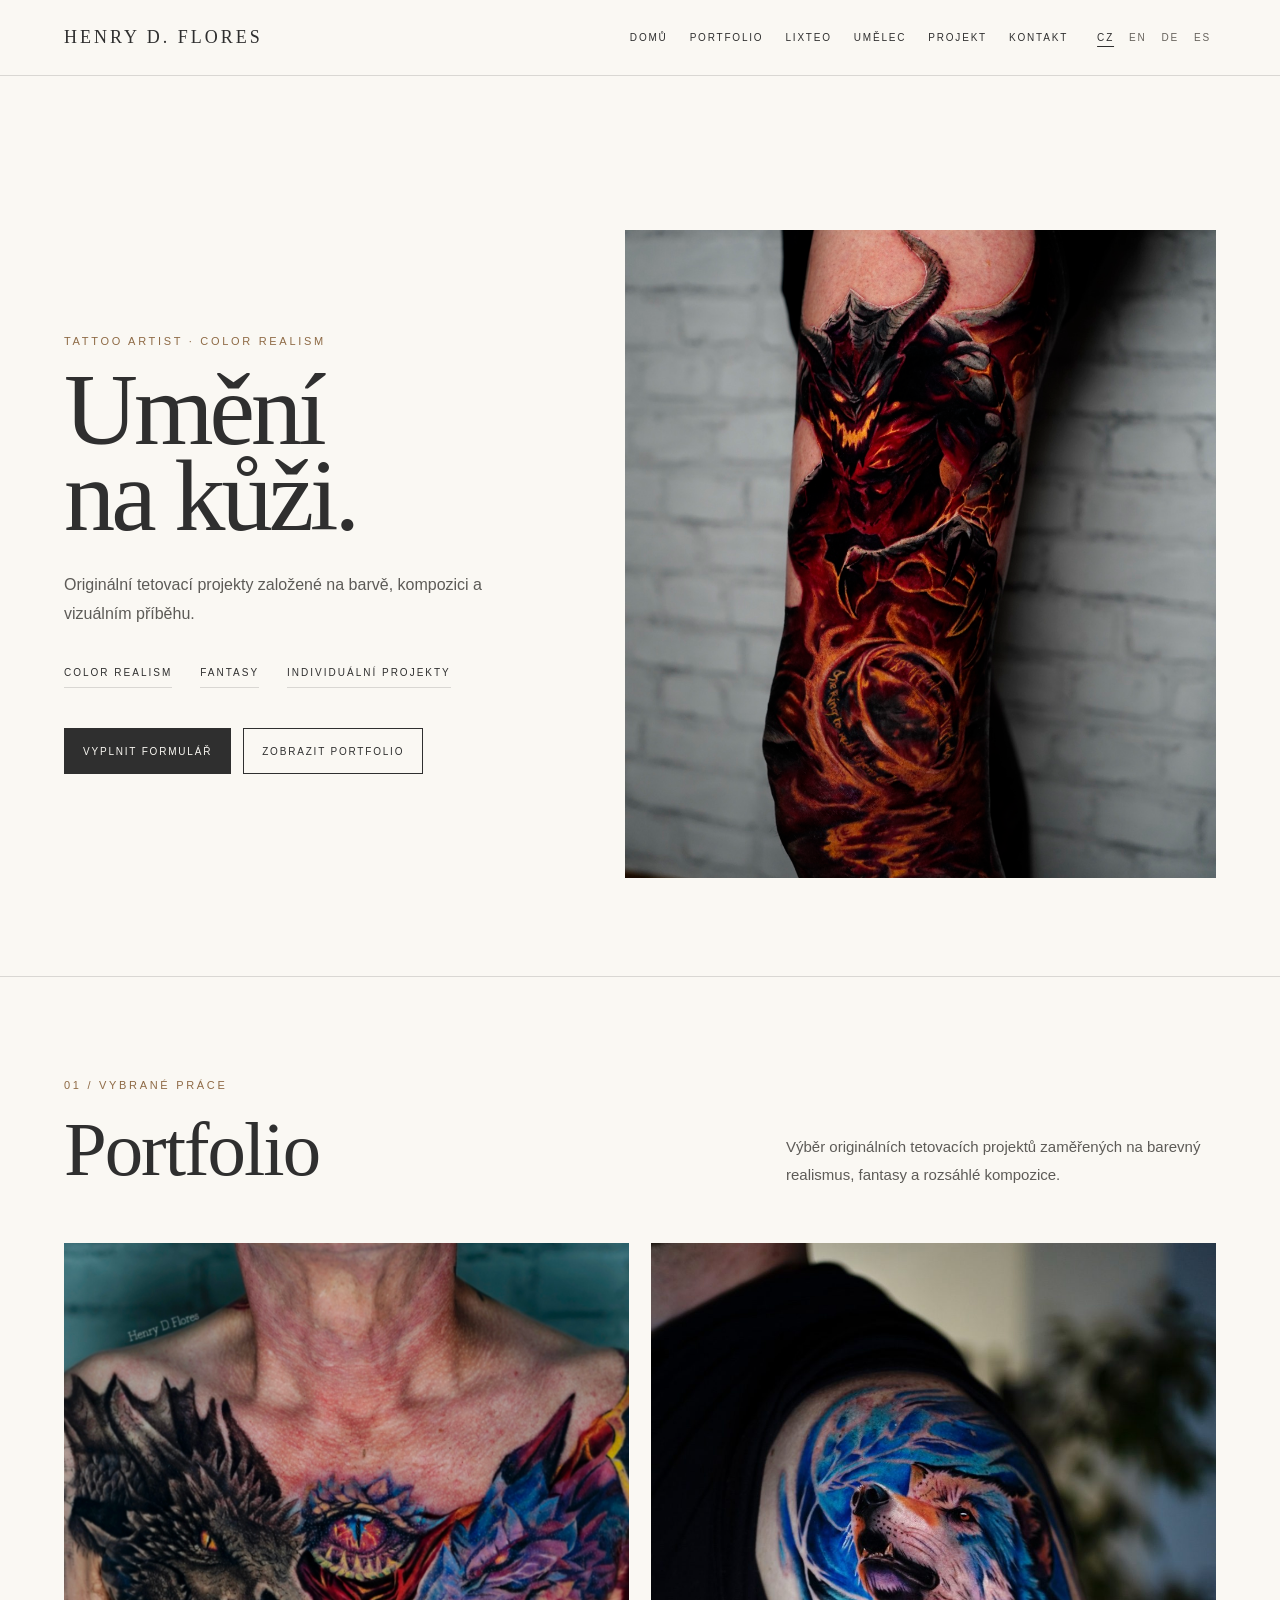
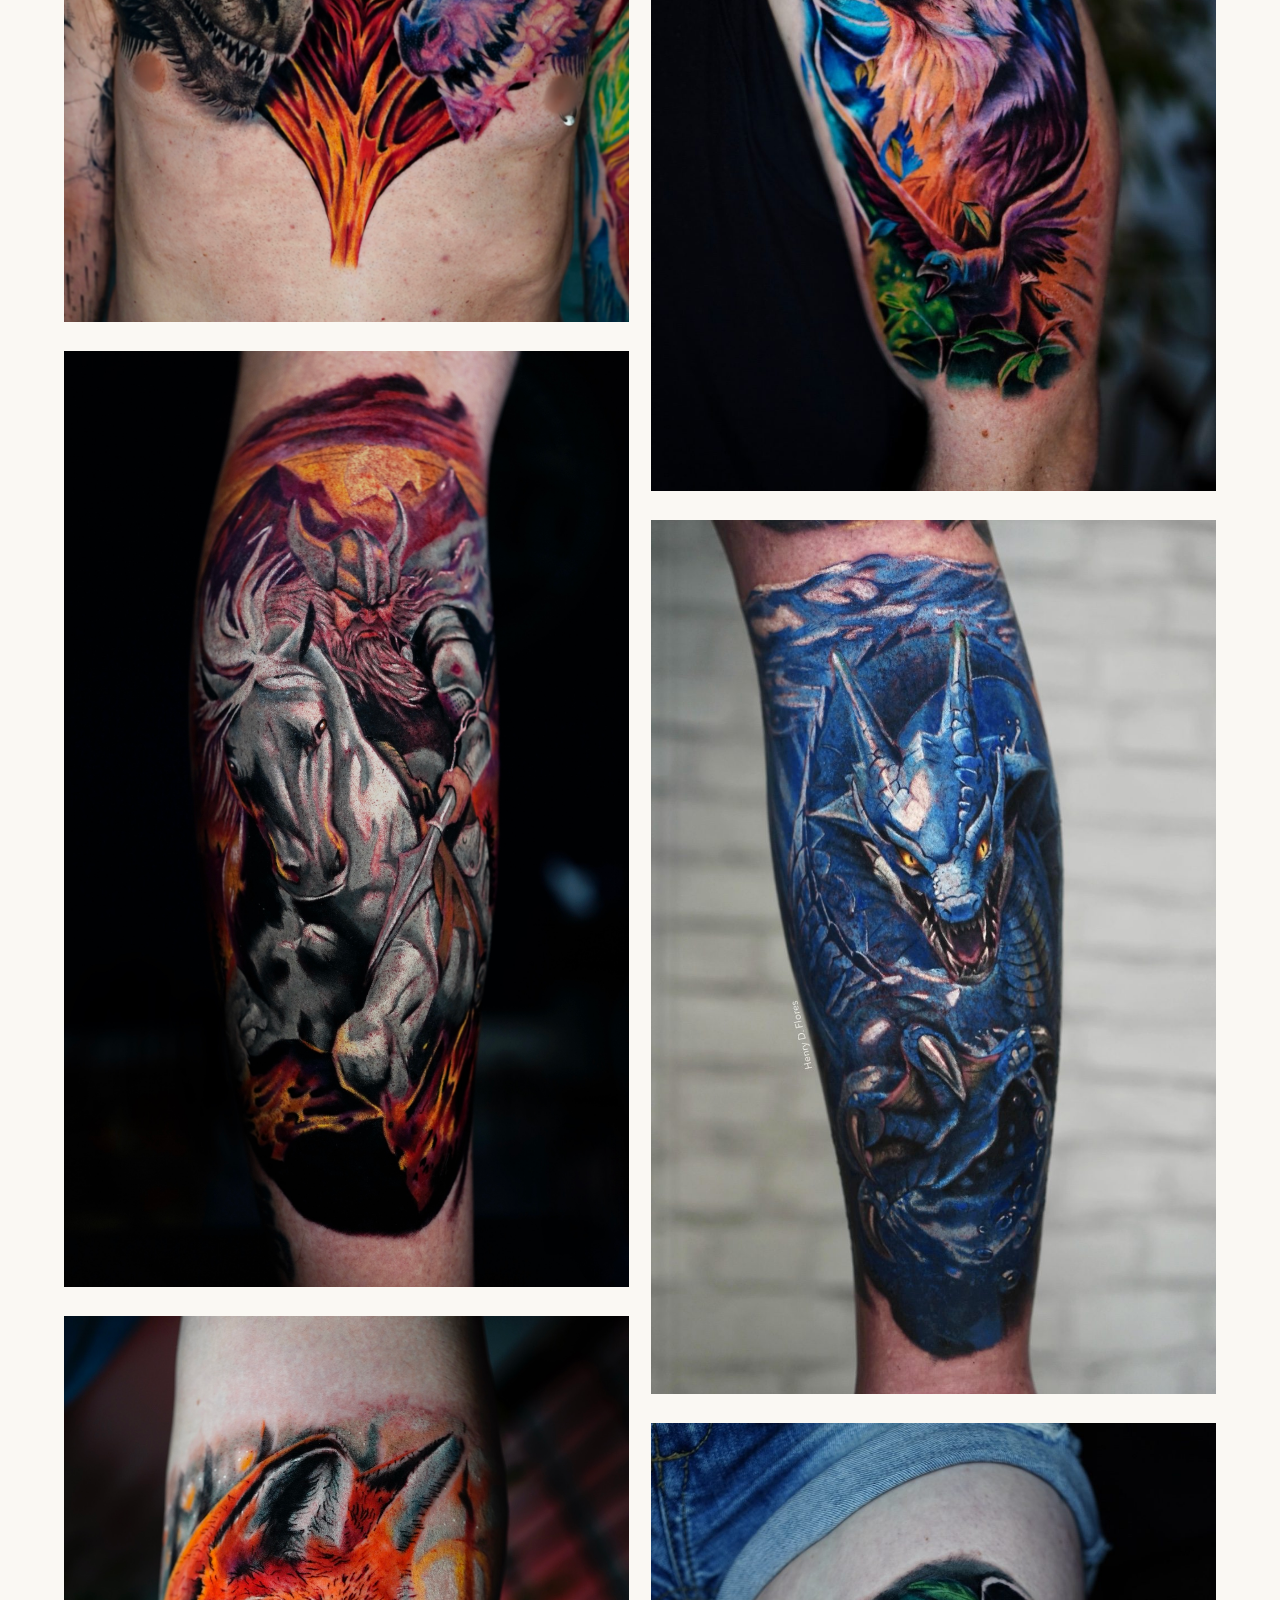
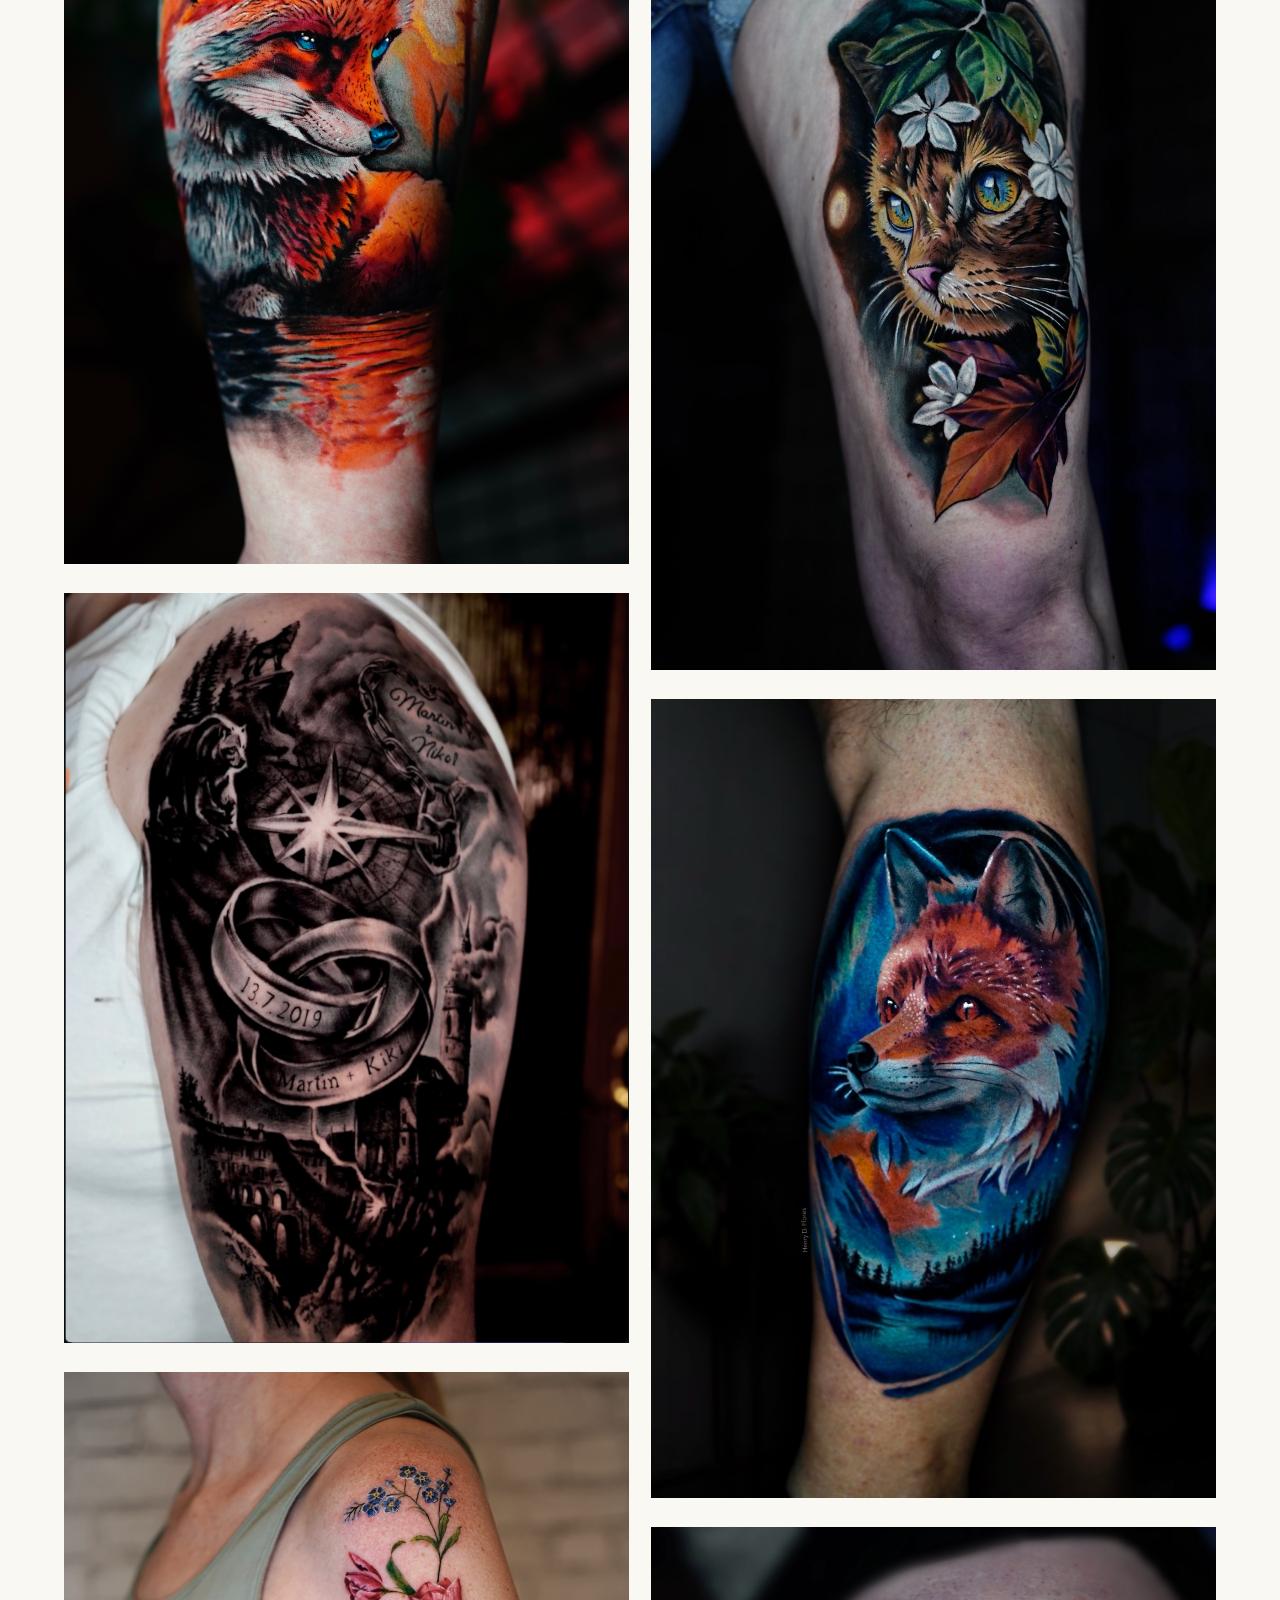
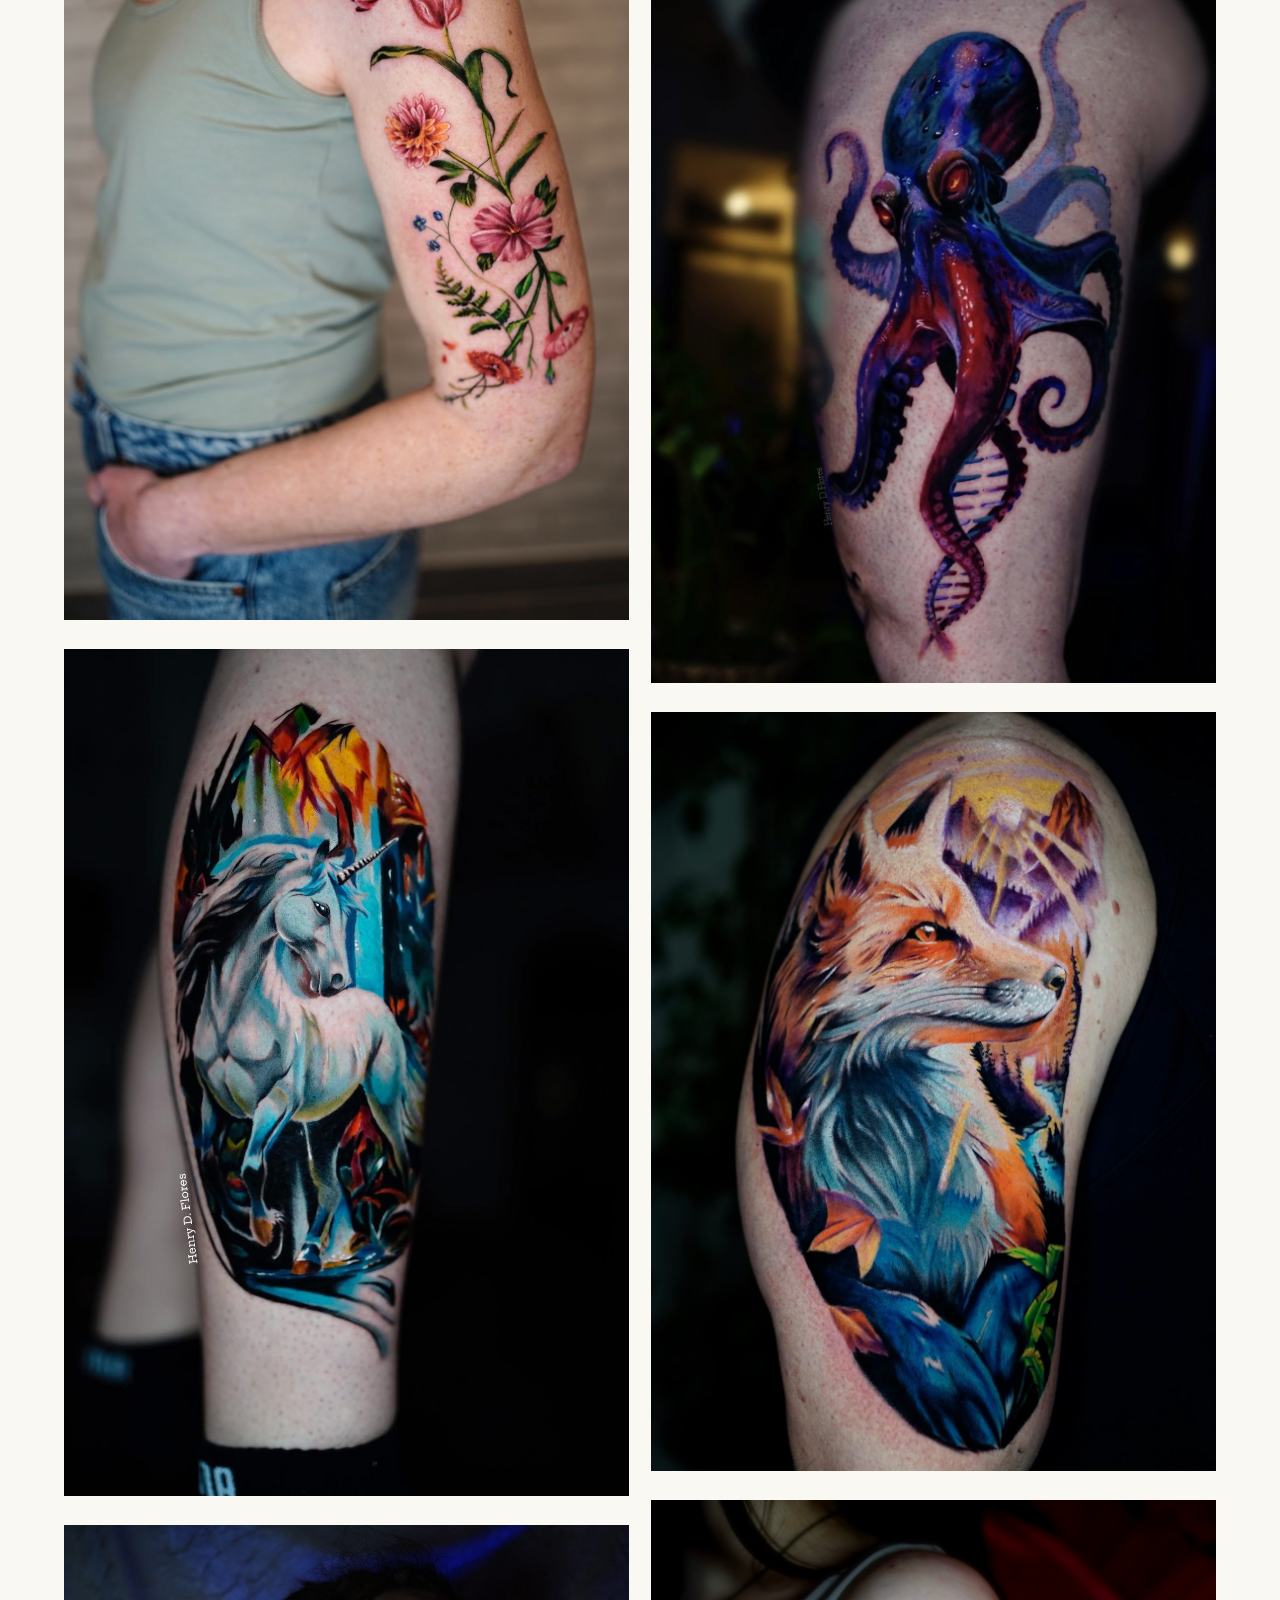
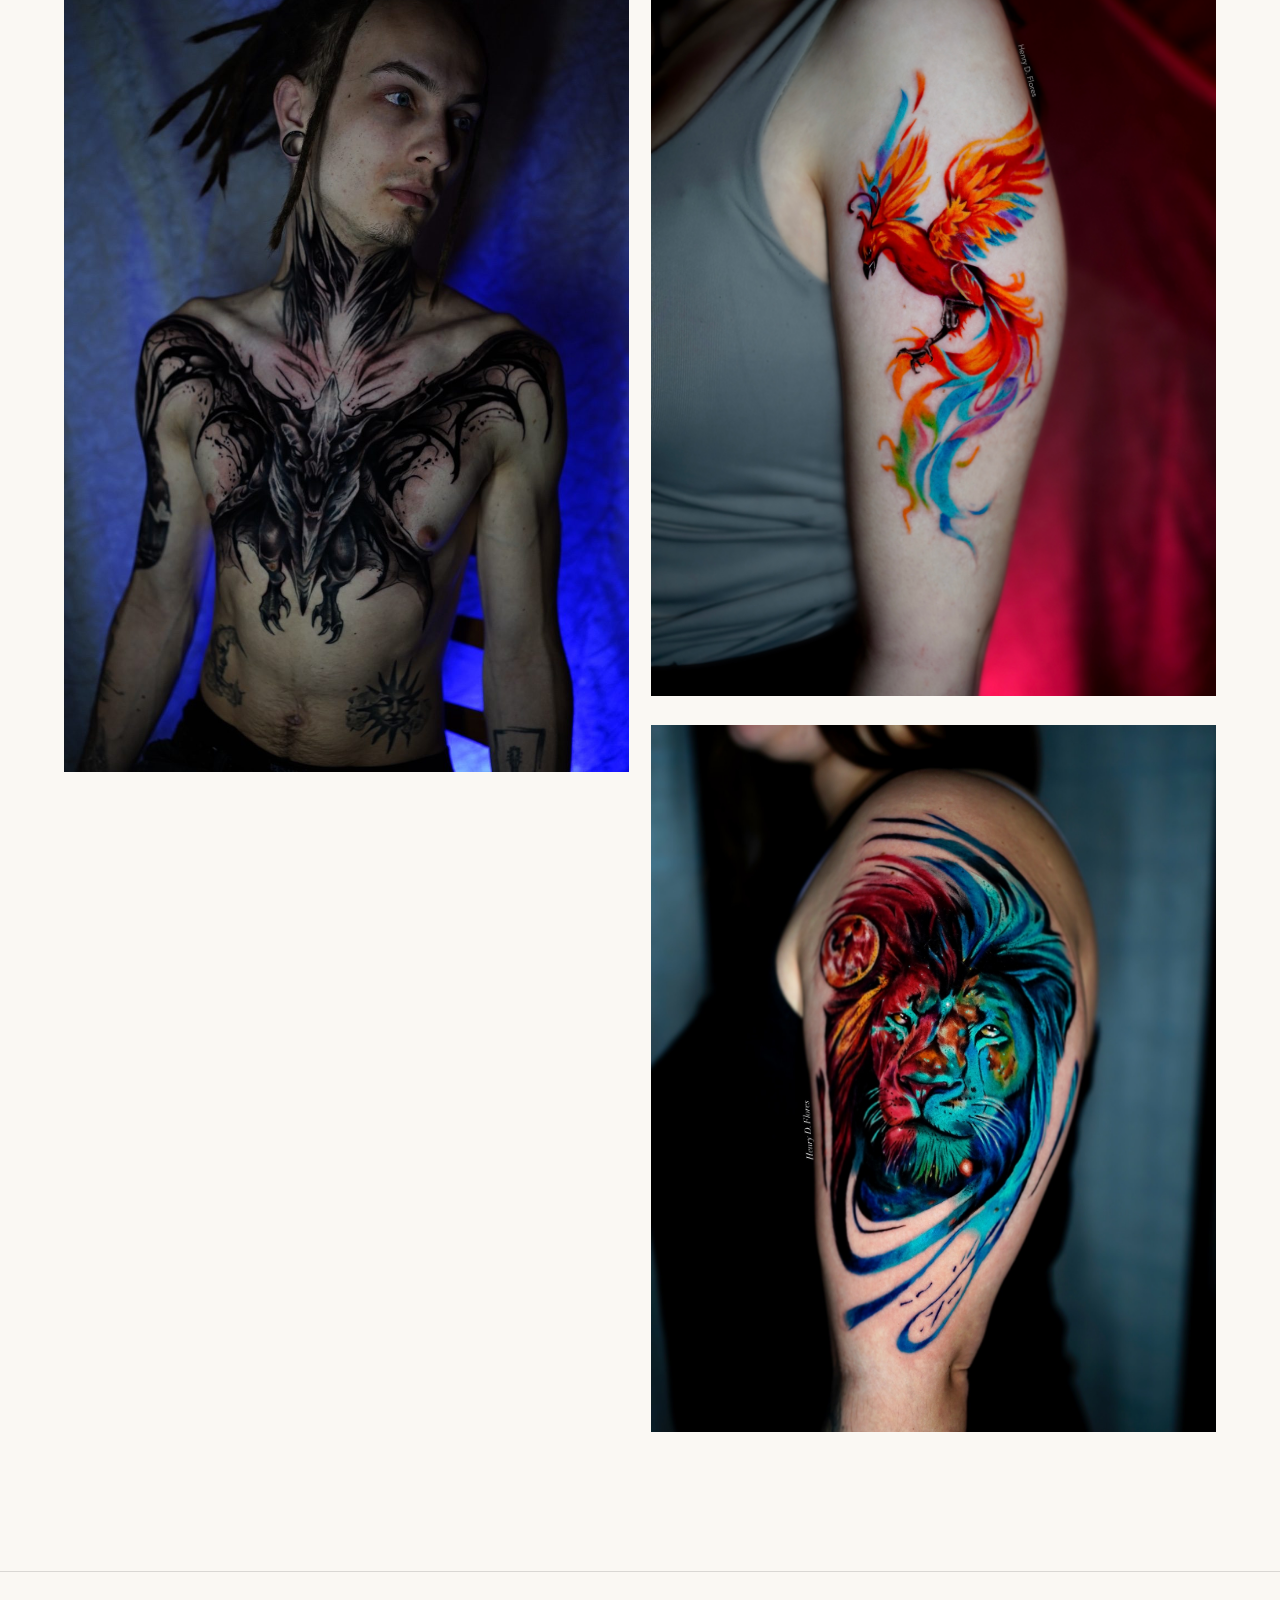
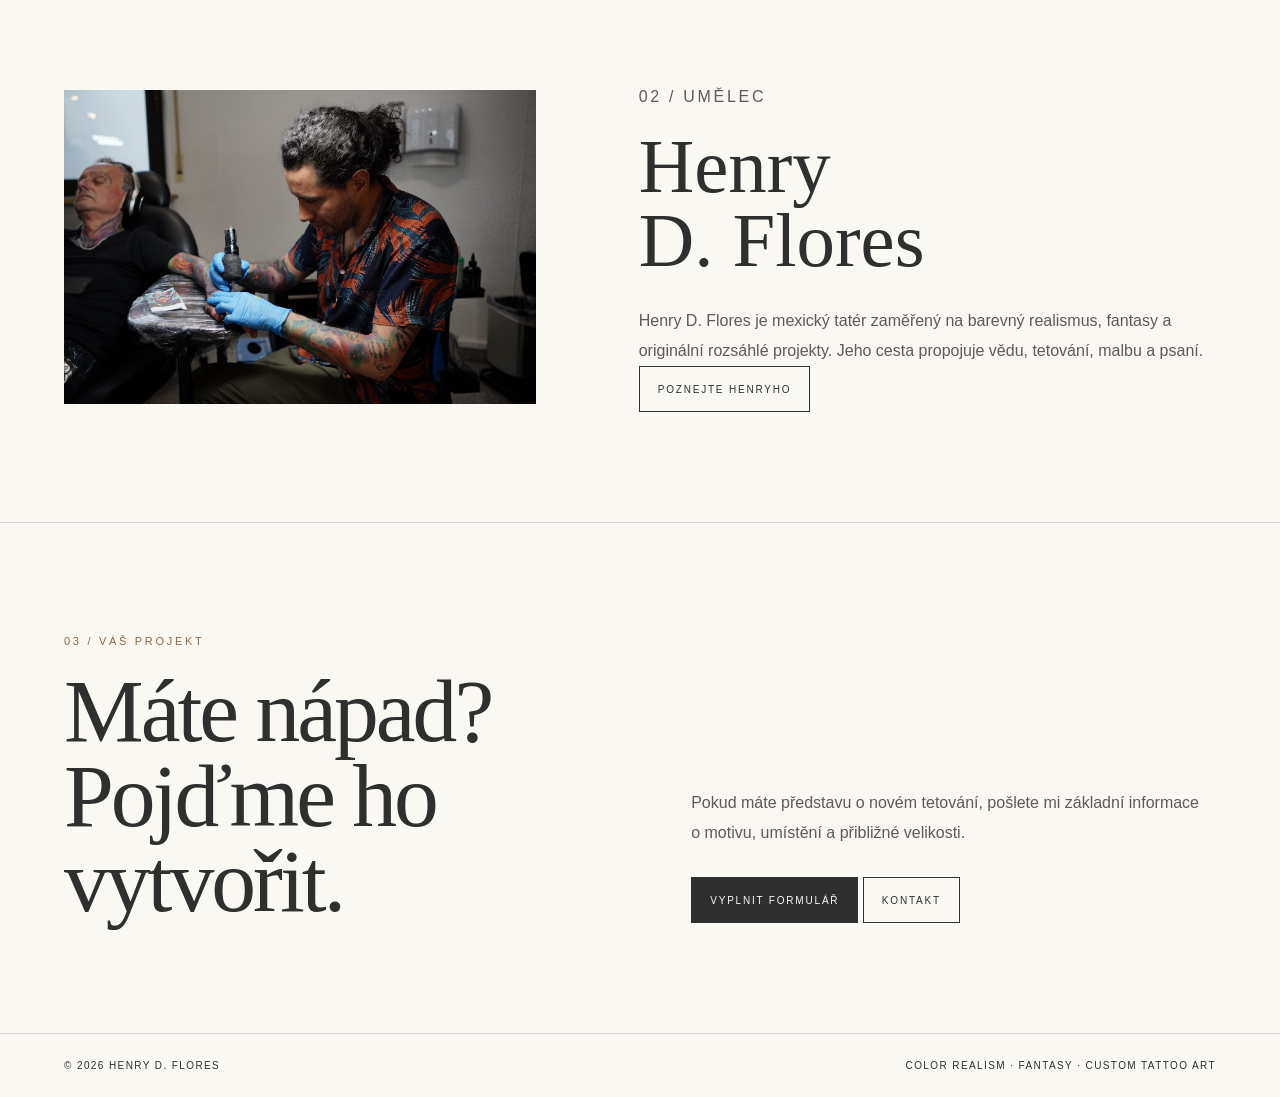
==== commit 4ba450d5: "Update index.html" ====
--- a/index.html
+++ b/index.html
@@ -2,25 +2,38 @@
 <html lang="cs">
 
 <head>
+
   <meta charset="UTF-8">
-  <meta name="viewport" content="width=device-width, initial-scale=1.0">
-
-  <title>Henry D. Flores | Color Realism Tattoo Artist</title>
+
+  <meta
+    name="viewport"
+    content="width=device-width, initial-scale=1.0"
+  >
+
+  <title>
+    Henry D. Flores | Color Realism Tattoo Artist
+  </title>
 
   <meta
     name="description"
     content="Henry D. Flores — tattoo artist specializing in color realism, fantasy and original tattoo projects in České Budějovice and Kirchheim unter Teck."
   >
 
-  <meta name="robots" content="index, follow">
-
-  <link rel="stylesheet" href="styles.css">
+  <meta
+    name="robots"
+    content="index, follow"
+  >
+
+  <link
+    rel="stylesheet"
+    href="styles.css"
+  >
 
   <style>
 
-    /* =================================
-       HOME ONLY
-    ================================= */
+    /* ========================================
+       HOME — DESKTOP / TABLET
+    ======================================== */
 
     .home-hero{
       min-height:100vh;
@@ -28,7 +41,11 @@
       grid-template-columns:.9fr 1.1fr;
       gap:6vw;
       align-items:center;
-      padding:135px 5vw 75px;
+      padding:125px 5vw 70px;
+    }
+
+    .hero-left{
+      max-width:620px;
     }
 
     .home-copy{
@@ -48,7 +65,7 @@
       max-width:500px;
       margin-top:32px;
       font-size:16px;
-      line-height:1.85;
+      line-height:1.8;
       color:#5d5b57;
     }
 
@@ -67,7 +84,7 @@
       border-bottom:1px solid rgba(47,47,47,.16);
     }
 
-    .home-actions{
+    .hero-actions{
       display:flex;
       flex-wrap:wrap;
       gap:12px;
@@ -89,12 +106,12 @@
     }
 
 
-    /* =================================
-       PORTFOLIO ON HOME
-    ================================= */
+    /* ========================================
+       PORTFOLIO HOME
+    ======================================== */
 
     .home-portfolio{
-      padding:105px 5vw 110px;
+      padding:100px 5vw 110px;
       border-top:1px solid rgba(47,47,47,.16);
     }
 
@@ -143,9 +160,9 @@
     }
 
 
-    /* =================================
-       ARTIST PREVIEW
-    ================================= */
+    /* ========================================
+       ARTIST
+    ======================================== */
 
     .home-artist{
       padding:110px 5vw;
@@ -185,9 +202,9 @@
     }
 
 
-    /* =================================
+    /* ========================================
        PROJECT CTA
-    ================================= */
+    ======================================== */
 
     .home-project{
       padding:110px 5vw;
@@ -219,24 +236,25 @@
     }
 
 
-    /* =================================
-       RESPONSIVE
-    ================================= */
+    /* ========================================
+       TABLET
+    ======================================== */
 
     @media(max-width:850px){
 
       .home-hero{
         grid-template-columns:1fr;
-        padding:125px 22px 55px;
+        min-height:auto;
+        padding:110px 22px 60px;
+      }
+
+      .home-image{
+        height:62vh;
+        min-height:480px;
       }
 
       .home-title{
         letter-spacing:-2px;
-      }
-
-      .home-image{
-        height:60vh;
-        min-height:450px;
       }
 
       .home-portfolio{
@@ -263,12 +281,139 @@
 
     }
 
-    @media(max-width:650px){
+
+    /* ========================================
+       MOBILE
+    ======================================== */
+
+    @media(max-width:700px){
+
+      .home-hero{
+        display:flex;
+        flex-direction:column;
+        gap:0;
+        min-height:auto;
+        padding:42px 20px 42px;
+      }
+
+      .hero-left{
+        display:contents;
+      }
+
+      .home-copy{
+        order:1;
+        width:100%;
+        max-width:none;
+      }
+
+      .home-image{
+        order:2;
+        width:100%;
+        height:auto;
+        min-height:0;
+        margin-top:30px;
+      }
+
+      .hero-actions{
+        order:3;
+        width:100%;
+        margin-top:18px;
+        display:grid;
+        grid-template-columns:1fr;
+        gap:10px;
+      }
+
+      .home-copy .eyebrow{
+        margin-bottom:18px;
+        font-size:10px;
+        letter-spacing:2.1px;
+      }
+
+      .home-title{
+        font-size:clamp(56px,16.5vw,76px);
+        line-height:.88;
+        letter-spacing:-2px;
+      }
+
+      .home-subtitle{
+        max-width:none;
+        margin-top:24px;
+        font-size:15px;
+        line-height:1.65;
+      }
+
+      .home-tags{
+        margin-top:25px;
+        gap:14px 23px;
+      }
+
+      .home-tags span{
+        font-size:9px;
+        letter-spacing:1.5px;
+        padding-bottom:5px;
+      }
+
+      .home-image img{
+        display:block;
+        width:100%;
+        height:auto;
+        object-fit:contain;
+      }
+
+      .hero-actions .btn{
+        width:100%;
+        min-height:54px;
+        padding:16px;
+        display:flex;
+        align-items:center;
+        justify-content:center;
+        text-align:center;
+        box-sizing:border-box;
+        font-size:9px;
+        letter-spacing:1.4px;
+      }
+
+      .home-portfolio{
+        padding:70px 20px;
+      }
+
+      .home-section-heading{
+        margin-bottom:35px;
+      }
+
+      .home-section-heading h2{
+        font-size:clamp(48px,14vw,66px);
+      }
+
+      .home-section-description{
+        margin-top:18px;
+        font-size:14px;
+        line-height:1.7;
+      }
 
       .home-gallery{
         column-count:1;
       }
 
+      .home-artist{
+        padding:70px 20px;
+        gap:38px;
+      }
+
+      .home-artist-copy h2{
+        font-size:clamp(48px,14vw,66px);
+      }
+
+      .home-project{
+        padding:70px 20px;
+        gap:32px;
+      }
+
+      .home-project h2{
+        font-size:clamp(48px,14vw,68px);
+        letter-spacing:-2px;
+      }
+
     }
 
   </style>
@@ -281,7 +426,10 @@
 
 <header class="nav">
 
-  <a class="brand" href="index.html">
+  <a
+    class="brand"
+    href="index.html"
+  >
     HENRY D. FLORES
   </a>
 
@@ -290,7 +438,17 @@
 
     <nav class="nav-links">
 
-      <a href="portfolio.html" data-i18n="navPortfolio">
+      <a
+        href="index.html"
+        data-i18n="navHome"
+      >
+        Domů
+      </a>
+
+      <a
+        href="portfolio.html"
+        data-i18n="navPortfolio"
+      >
         Portfolio
       </a>
 
@@ -298,15 +456,24 @@
         Lixteo
       </a>
 
-      <a href="artist.html" data-i18n="navArtist">
+      <a
+        href="artist.html"
+        data-i18n="navArtist"
+      >
         Umělec
       </a>
 
-      <a href="project.html" data-i18n="navProject">
+      <a
+        href="project.html"
+        data-i18n="navProject"
+      >
         Projekt
       </a>
 
-      <a href="contact.html" data-i18n="navContact">
+      <a
+        href="contact.html"
+        data-i18n="navContact"
+      >
         Kontakt
       </a>
 
@@ -315,19 +482,35 @@
 
     <div class="lang-switch">
 
-      <button class="lang-btn" id="lang-cs" onclick="setLanguage('cs')">
+      <button
+        class="lang-btn"
+        id="lang-cs"
+        onclick="setLanguage('cs')"
+      >
         CZ
       </button>
 
-      <button class="lang-btn" id="lang-en" onclick="setLanguage('en')">
+      <button
+        class="lang-btn"
+        id="lang-en"
+        onclick="setLanguage('en')"
+      >
         EN
       </button>
 
-      <button class="lang-btn" id="lang-de" onclick="setLanguage('de')">
+      <button
+        class="lang-btn"
+        id="lang-de"
+        onclick="setLanguage('de')"
+      >
         DE
       </button>
 
-      <button class="lang-btn" id="lang-es" onclick="setLanguage('es')">
+      <button
+        class="lang-btn"
+        id="lang-es"
+        onclick="setLanguage('es')"
+      >
         ES
       </button>
 
@@ -342,43 +525,62 @@
 <main>
 
 
-  <!-- =================================
-       PORTADA
-  ================================== -->
+  <!-- HERO -->
 
   <section class="home-hero">
 
 
-    <div class="home-copy">
-
-      <p class="eyebrow" data-i18n="heroEyebrow">
-        TATTOO ARTIST · COLOR REALISM
-      </p>
-
-      <h1 class="home-title" data-i18n-html="heroTitle">
-        Umění<br>na kůži.
-      </h1>
-
-      <p class="home-subtitle" data-i18n="heroSubtitle">
-        Originální tetovací projekty založené na barvě,
-        kompozici a vizuálním příběhu.
-      </p>
-
-
-      <div class="home-tags">
-
-        <span>COLOR REALISM</span>
-
-        <span>FANTASY</span>
-
-        <span data-i18n="customProjects">
-          INDIVIDUÁLNÍ PROJEKTY
-        </span>
-
-      </div>
-
-
-      <div class="home-actions">
+    <div class="hero-left">
+
+
+      <div class="home-copy">
+
+        <p
+          class="eyebrow"
+          data-i18n="heroEyebrow"
+        >
+          TATTOO ARTIST · COLOR REALISM
+        </p>
+
+
+        <h1
+          class="home-title"
+          data-i18n-html="heroTitle"
+        >
+          Umění<br>
+          na kůži.
+        </h1>
+
+
+        <p
+          class="home-subtitle"
+          data-i18n="heroSubtitle"
+        >
+          Originální tetovací projekty založené
+          na barvě, kompozici a vizuálním příběhu.
+        </p>
+
+
+        <div class="home-tags">
+
+          <span>
+            COLOR REALISM
+          </span>
+
+          <span>
+            FANTASY
+          </span>
+
+          <span data-i18n="customProjects">
+            INDIVIDUÁLNÍ PROJEKTY
+          </span>
+
+        </div>
+
+      </div>
+
+
+      <div class="hero-actions">
 
         <a
           class="btn primary"
@@ -398,6 +600,7 @@
 
       </div>
 
+
     </div>
 
 
@@ -415,19 +618,21 @@
 
 
 
-  <!-- =================================
-       PORTFOLIO COMPLETO
-       IMG_8145 NO SE REPITE
-  ================================== -->
-
-  <section class="home-portfolio" id="portfolio">
-
+  <!-- PORTFOLIO -->
+
+  <section
+    class="home-portfolio"
+    id="portfolio"
+  >
 
     <div class="home-section-heading">
 
       <div>
 
-        <p class="eyebrow" data-i18n="portfolioNumber">
+        <p
+          class="eyebrow"
+          data-i18n="portfolioNumber"
+        >
           01 / VYBRANÉ PRÁCE
         </p>
 
@@ -442,151 +647,75 @@
         class="home-section-description"
         data-i18n="portfolioDescription"
       >
-        Výběr originálních tetovacích projektů zaměřených
-        na barevný realismus, fantasy a rozsáhlé kompozice.
+        Výběr originálních tetovacích projektů
+        zaměřených na barevný realismus,
+        fantasy a rozsáhlé kompozice.
       </p>
 
     </div>
 
 
-
     <div class="home-gallery">
 
-
-      <div class="home-gallery-item">
-        <img
-          src="images/IMG_8147.jpeg"
-          alt="Color realism tattoo by Henry D. Flores"
-          loading="lazy"
-        >
-      </div>
-
-
-      <div class="home-gallery-item">
-        <img
-          src="images/IMG_8148.jpeg"
-          alt="Fantasy tattoo by Henry D. Flores"
-          loading="lazy"
-        >
-      </div>
-
-
-      <div class="home-gallery-item">
-        <img
-          src="images/IMG_8149.jpeg"
-          alt="Realism tattoo by Henry D. Flores"
-          loading="lazy"
-        >
-      </div>
-
-
-      <div class="home-gallery-item">
-        <img
-          src="images/IMG_8150.jpeg"
-          alt="Color tattoo by Henry D. Flores"
-          loading="lazy"
-        >
-      </div>
-
-
-      <div class="home-gallery-item">
-        <img
-          src="images/IMG_8152.jpeg"
-          alt="Color realism tattoo by Henry D. Flores"
-          loading="lazy"
-        >
-      </div>
-
-
-      <div class="home-gallery-item">
-        <img
-          src="images/IMG_8153.jpeg"
-          alt="Fantasy realism tattoo by Henry D. Flores"
-          loading="lazy"
-        >
-      </div>
-
-
-      <div class="home-gallery-item">
-        <img
-          src="images/IMG_8154.jpeg"
-          alt="Large scale tattoo by Henry D. Flores"
-          loading="lazy"
-        >
-      </div>
-
-
-      <div class="home-gallery-item">
-        <img
-          src="images/IMG_8155.jpeg"
-          alt="Color realism tattoo by Henry D. Flores"
-          loading="lazy"
-        >
-      </div>
-
-
-      <div class="home-gallery-item">
-        <img
-          src="images/IMG_8156.jpeg"
-          alt="Animal realism tattoo by Henry D. Flores"
-          loading="lazy"
-        >
-      </div>
-
-
-      <div class="home-gallery-item">
-        <img
-          src="images/IMG_8157.jpeg"
-          alt="Color animal tattoo by Henry D. Flores"
-          loading="lazy"
-        >
-      </div>
-
-
-      <div class="home-gallery-item">
-        <img
-          src="images/IMG_8158.jpeg"
-          alt="Fantasy color tattoo by Henry D. Flores"
-          loading="lazy"
-        >
-      </div>
-
-
-      <div class="home-gallery-item">
-        <img
-          src="images/IMG_8159.jpeg"
-          alt="Realism tattoo by Henry D. Flores"
-          loading="lazy"
-        >
-      </div>
-
-
-      <div class="home-gallery-item">
-        <img
-          src="images/IMG_8160.jpeg"
-          alt="Custom color tattoo by Henry D. Flores"
-          loading="lazy"
-        >
-      </div>
-
-
-      <div class="home-gallery-item">
-        <img
-          src="images/IMG_8161.jpeg"
-          alt="Original tattoo artwork by Henry D. Flores"
-          loading="lazy"
-        >
-      </div>
-
-
-      <div class="home-gallery-item">
-        <img
-          src="images/IMG_8163.jpeg"
-          alt="Tattoo portfolio by Henry D. Flores"
-          loading="lazy"
-        >
-      </div>
-
+      <div class="home-gallery-item">
+        <img src="images/IMG_8147.jpeg" alt="Color realism tattoo by Henry D. Flores" loading="lazy">
+      </div>
+
+      <div class="home-gallery-item">
+        <img src="images/IMG_8148.jpeg" alt="Fantasy tattoo by Henry D. Flores" loading="lazy">
+      </div>
+
+      <div class="home-gallery-item">
+        <img src="images/IMG_8149.jpeg" alt="Realism tattoo by Henry D. Flores" loading="lazy">
+      </div>
+
+      <div class="home-gallery-item">
+        <img src="images/IMG_8150.jpeg" alt="Color tattoo by Henry D. Flores" loading="lazy">
+      </div>
+
+      <div class="home-gallery-item">
+        <img src="images/IMG_8152.jpeg" alt="Color realism tattoo by Henry D. Flores" loading="lazy">
+      </div>
+
+      <div class="home-gallery-item">
+        <img src="images/IMG_8153.jpeg" alt="Fantasy realism tattoo by Henry D. Flores" loading="lazy">
+      </div>
+
+      <div class="home-gallery-item">
+        <img src="images/IMG_8154.jpeg" alt="Large scale tattoo by Henry D. Flores" loading="lazy">
+      </div>
+
+      <div class="home-gallery-item">
+        <img src="images/IMG_8155.jpeg" alt="Color realism tattoo by Henry D. Flores" loading="lazy">
+      </div>
+
+      <div class="home-gallery-item">
+        <img src="images/IMG_8156.jpeg" alt="Animal realism tattoo by Henry D. Flores" loading="lazy">
+      </div>
+
+      <div class="home-gallery-item">
+        <img src="images/IMG_8157.jpeg" alt="Color animal tattoo by Henry D. Flores" loading="lazy">
+      </div>
+
+      <div class="home-gallery-item">
+        <img src="images/IMG_8158.jpeg" alt="Fantasy color tattoo by Henry D. Flores" loading="lazy">
+      </div>
+
+      <div class="home-gallery-item">
+        <img src="images/IMG_8159.jpeg" alt="Realism tattoo by Henry D. Flores" loading="lazy">
+      </div>
+
+      <div class="home-gallery-item">
+        <img src="images/IMG_8160.jpeg" alt="Custom color tattoo by Henry D. Flores" loading="lazy">
+      </div>
+
+      <div class="home-gallery-item">
+        <img src="images/IMG_8161.jpeg" alt="Original tattoo artwork by Henry D. Flores" loading="lazy">
+      </div>
+
+      <div class="home-gallery-item">
+        <img src="images/IMG_8163.jpeg" alt="Tattoo portfolio by Henry D. Flores" loading="lazy">
+      </div>
 
     </div>
 
@@ -594,10 +723,7 @@
 
 
 
-  <!-- =================================
-       ARTISTA
-       IMG_8151 SOLO AQUÍ
-  ================================== -->
+  <!-- ARTIST -->
 
   <section class="home-artist">
 
@@ -615,20 +741,24 @@
 
     <div class="home-artist-copy">
 
-      <p class="eyebrow" data-i18n="artistNumber">
+      <p
+        class="eyebrow"
+        data-i18n="artistNumber"
+      >
         02 / UMĚLEC
       </p>
 
       <h2>
-        Henry<br>D. Flores
+        Henry<br>
+        D. Flores
       </h2>
 
 
       <p data-i18n="artistText">
-        Henry D. Flores je mexický tatér zaměřený na barevný realismus,
-        fantasy a originální rozsáhlé projekty. Jeho cesta propojuje
-        vědu, tetování, malbu a psaní a hledá společný prostor mezi
-        technickou přesností a vizuálním vyprávěním.
+        Henry D. Flores je mexický tatér zaměřený
+        na barevný realismus, fantasy a originální
+        rozsáhlé projekty. Jeho cesta propojuje vědu,
+        tetování, malbu a psaní.
       </p>
 
 
@@ -651,21 +781,25 @@
 
 
 
-  <!-- =================================
-       PROJEKT
-  ================================== -->
+  <!-- PROJECT -->
 
   <section class="home-project">
 
 
     <div>
 
-      <p class="eyebrow" data-i18n="projectNumber">
+      <p
+        class="eyebrow"
+        data-i18n="projectNumber"
+      >
         03 / VÁŠ PROJEKT
       </p>
 
-      <h2 data-i18n-html="projectTitle">
-        Máte nápad?<br>Pojďme ho vytvořit.
+      <h2
+        data-i18n-html="projectTitle"
+      >
+        Máte nápad?<br>
+        Pojďme ho vytvořit.
       </h2>
 
     </div>
@@ -732,12 +866,14 @@
 
   cs: {
 
+    navHome:"Domů",
     navPortfolio:"Portfolio",
     navArtist:"Umělec",
     navProject:"Projekt",
     navContact:"Kontakt",
 
-    heroEyebrow:"TATTOO ARTIST · COLOR REALISM",
+    heroEyebrow:
+      "TATTOO ARTIST · COLOR REALISM",
 
     heroTitle:
       "Umění<br>na kůži.",
@@ -767,7 +903,7 @@
       "02 / UMĚLEC",
 
     artistText:
-      "Henry D. Flores je mexický tatér zaměřený na barevný realismus, fantasy a originální rozsáhlé projekty. Jeho cesta propojuje vědu, tetování, malbu a psaní a hledá společný prostor mezi technickou přesností a vizuálním vyprávěním.",
+      "Henry D. Flores je mexický tatér zaměřený na barevný realismus, fantasy a originální rozsáhlé projekty. Jeho cesta propojuje vědu, tetování, malbu a psaní.",
 
     artistButton:
       "POZNEJTE HENRYHO",
@@ -789,6 +925,7 @@
 
   en: {
 
+    navHome:"Home",
     navPortfolio:"Portfolio",
     navArtist:"Artist",
     navProject:"Project",
@@ -825,7 +962,7 @@
       "02 / ARTIST",
 
     artistText:
-      "Henry D. Flores is a Mexican tattoo artist focused on color realism, fantasy and original large-scale projects. His path connects science, tattooing, painting and writing, searching for common ground between technical precision and visual storytelling.",
+      "Henry D. Flores is a Mexican tattoo artist focused on color realism, fantasy and original large-scale projects. His path connects science, tattooing, painting and writing.",
 
     artistButton:
       "MORE ABOUT HENRY",
@@ -847,6 +984,7 @@
 
   de: {
 
+    navHome:"Start",
     navPortfolio:"Portfolio",
     navArtist:"Künstler",
     navProject:"Projekt",
@@ -883,7 +1021,7 @@
       "02 / KÜNSTLER",
 
     artistText:
-      "Henry D. Flores ist ein mexikanischer Tätowierer mit Schwerpunkt auf Color Realism, Fantasy und individuellen großformatigen Projekten. Sein Weg verbindet Wissenschaft, Tätowieren, Malerei und Schreiben und sucht den gemeinsamen Raum zwischen technischer Präzision und visueller Erzählung.",
+      "Henry D. Flores ist ein mexikanischer Tätowierer mit Schwerpunkt auf Color Realism, Fantasy und individuellen großformatigen Projekten. Sein Weg verbindet Wissenschaft, Tätowieren, Malerei und Schreiben.",
 
     artistButton:
       "MEHR ÜBER HENRY",
@@ -905,6 +1043,7 @@
 
   es: {
 
+    navHome:"Inicio",
     navPortfolio:"Portafolio",
     navArtist:"Artista",
     navProject:"Proyecto",
@@ -941,7 +1080,7 @@
       "02 / ARTISTA",
 
     artistText:
-      "Henry D. Flores es un tatuador mexicano especializado en realismo a color, fantasía y proyectos originales de gran formato. Su recorrido conecta ciencia, tatuaje, pintura y escritura, buscando un punto común entre la precisión técnica y la narrativa visual.",
+      "Henry D. Flores es un tatuador mexicano especializado en realismo a color, fantasía y proyectos originales de gran formato. Su recorrido conecta ciencia, tatuaje, pintura y escritura.",
 
     artistButton:
       "CONOCE MÁS A HENRY",
@@ -986,8 +1125,10 @@
         translations[language] &&
         translations[language][key]
       ){
+
         element.textContent =
           translations[language][key];
+
       }
 
     });
@@ -1004,8 +1145,10 @@
         translations[language] &&
         translations[language][key]
       ){
+
         element.innerHTML =
           translations[language][key];
+
       }
 
     });
@@ -1014,7 +1157,11 @@
   document
     .querySelectorAll(".lang-btn")
     .forEach(button => {
-      button.classList.remove("active");
+
+      button.classList.remove(
+        "active"
+      );
+
     });
 
 
@@ -1023,8 +1170,13 @@
       "lang-" + language
     );
 
+
   if(active){
-    active.classList.add("active");
+
+    active.classList.add(
+      "active"
+    );
+
   }
 
 }
@@ -1032,9 +1184,14 @@
 
 
 const savedLanguage =
-  localStorage.getItem("language") || "cs";
-
-setLanguage(savedLanguage);
+  localStorage.getItem(
+    "language"
+  ) || "cs";
+
+
+setLanguage(
+  savedLanguage
+);
 
 
 </script>
--- a/styles.css
+++ b/styles.css
@@ -606,3 +606,96 @@
   }
 
 }
+/* ==========================================
+   MOBILE OPTIMIZATION — HOME
+   ========================================== */
+
+@media (max-width: 700px) {
+
+  /* PORTADA */
+  .home-hero {
+    min-height: auto;
+    display: grid;
+    grid-template-columns: 1fr;
+    gap: 32px;
+    padding: 70px 20px 45px;
+  }
+
+  .home-copy {
+    max-width: 100%;
+  }
+
+  /* Texto pequeño superior */
+  .home-copy .eyebrow {
+    margin-bottom: 20px;
+    font-size: 10px;
+    letter-spacing: 2.2px;
+  }
+
+  /* Título principal */
+  .home-title {
+    font-size: clamp(58px, 17vw, 78px);
+    line-height: 0.88;
+    letter-spacing: -2px;
+    margin: 0;
+  }
+
+  /* Descripción */
+  .home-subtitle {
+    margin-top: 26px;
+    max-width: 100%;
+    font-size: 15px;
+    line-height: 1.65;
+  }
+
+  /* Categorías */
+  .home-tags {
+    display: flex;
+    flex-wrap: wrap;
+    gap: 15px 24px;
+    margin-top: 25px;
+  }
+
+  .home-tags span {
+    font-size: 9px;
+    letter-spacing: 1.6px;
+    padding-bottom: 5px;
+  }
+
+  /* Botones */
+  .home-actions {
+    display: grid;
+    grid-template-columns: 1fr 1fr;
+    gap: 10px;
+    margin-top: 28px;
+  }
+
+  .home-actions .btn {
+    width: 100%;
+    min-height: 52px;
+    padding: 16px 10px;
+    display: flex;
+    align-items: center;
+    justify-content: center;
+    text-align: center;
+    font-size: 9px;
+    letter-spacing: 1.3px;
+    box-sizing: border-box;
+  }
+
+  /* Fotografía protagonista */
+  .home-image {
+    width: 100%;
+    height: auto;
+    min-height: 0;
+    overflow: hidden;
+  }
+
+  .home-image img {
+    display: block;
+    width: 100%;
+    height: auto;
+    object-fit: contain;
+  }
+
+}
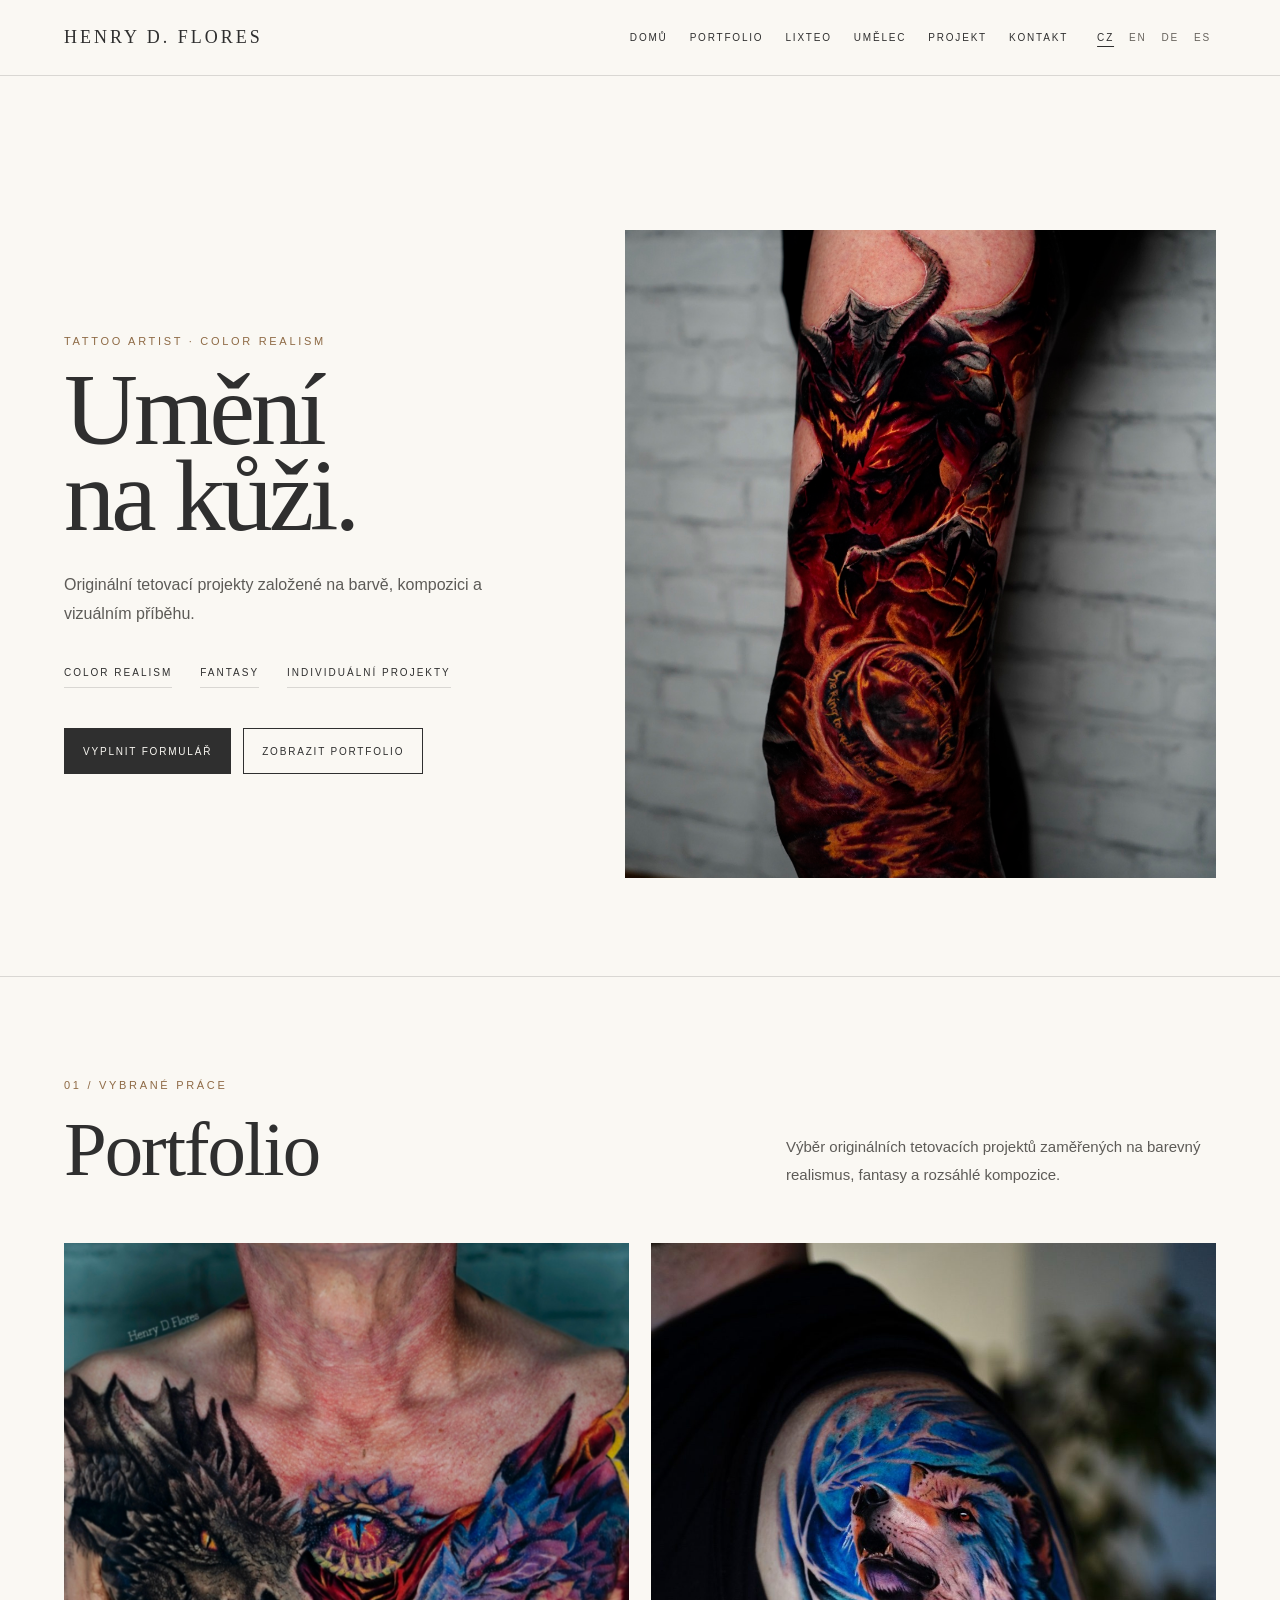
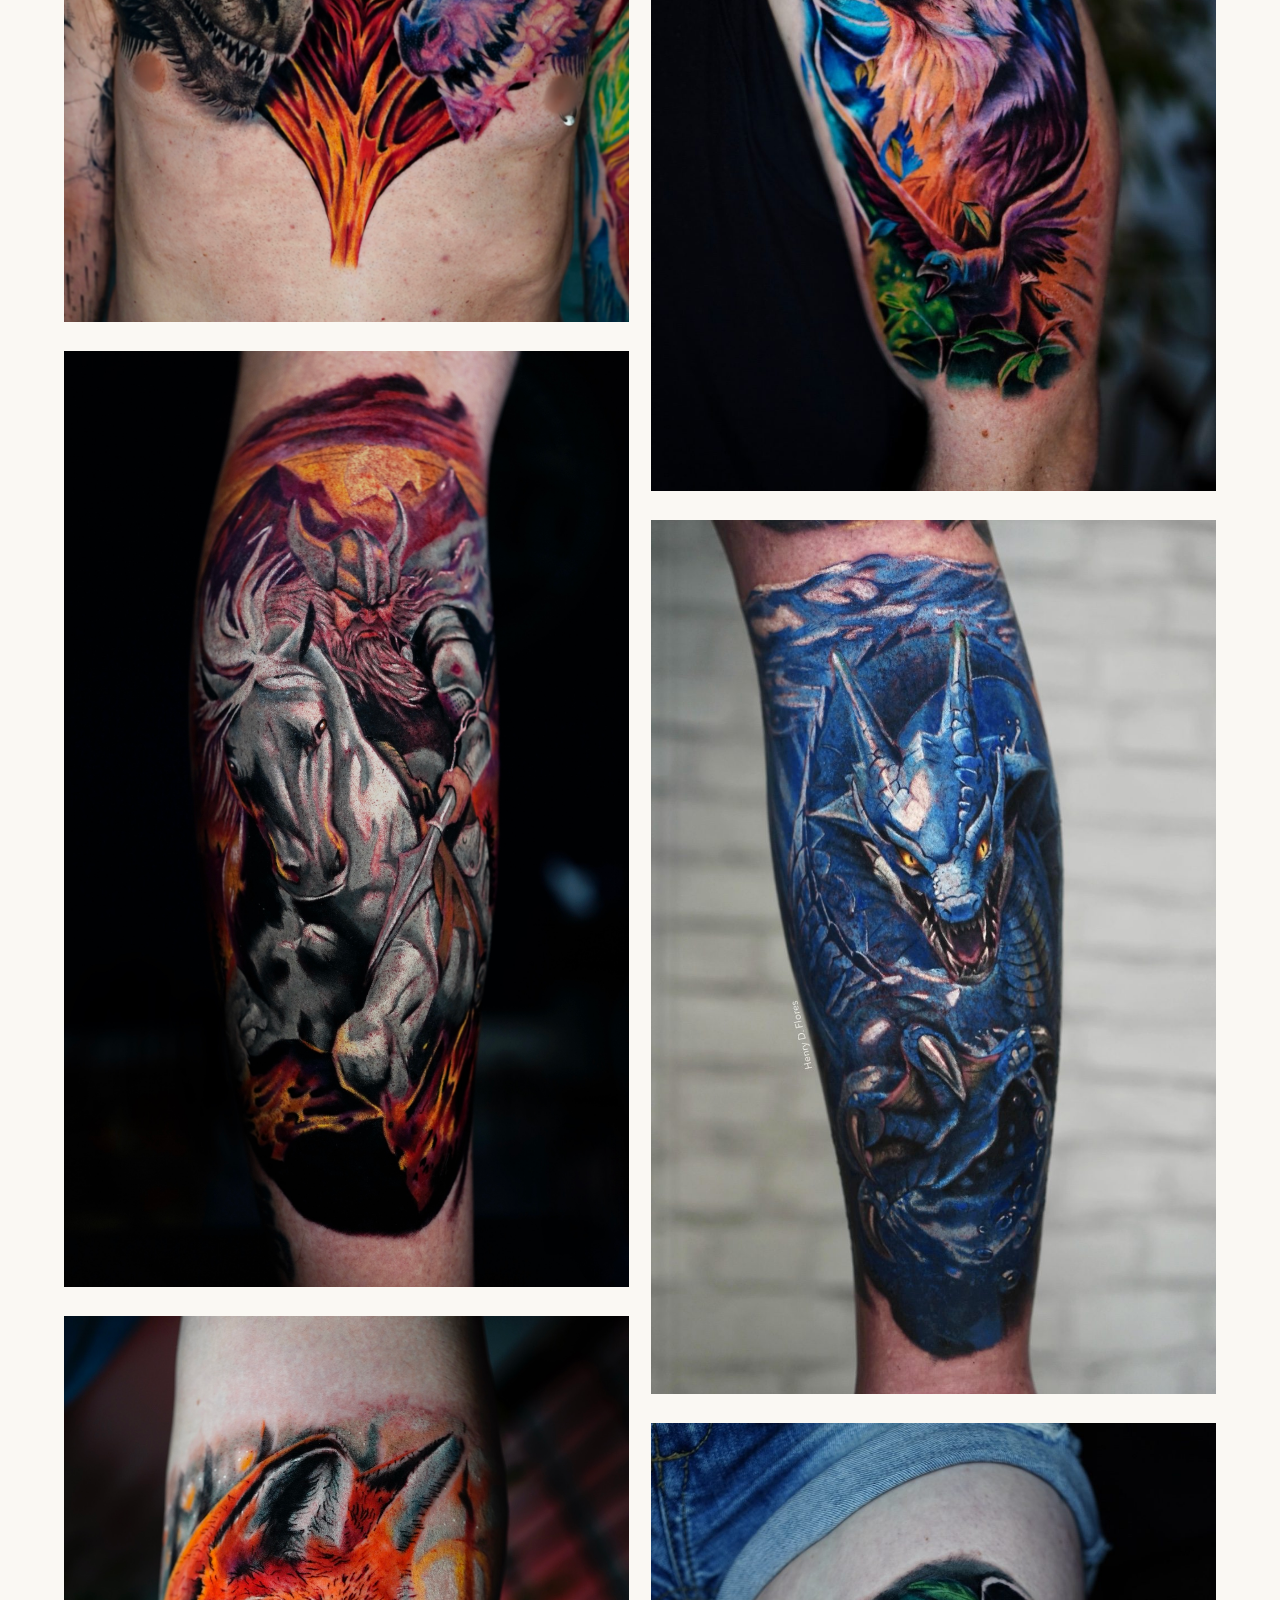
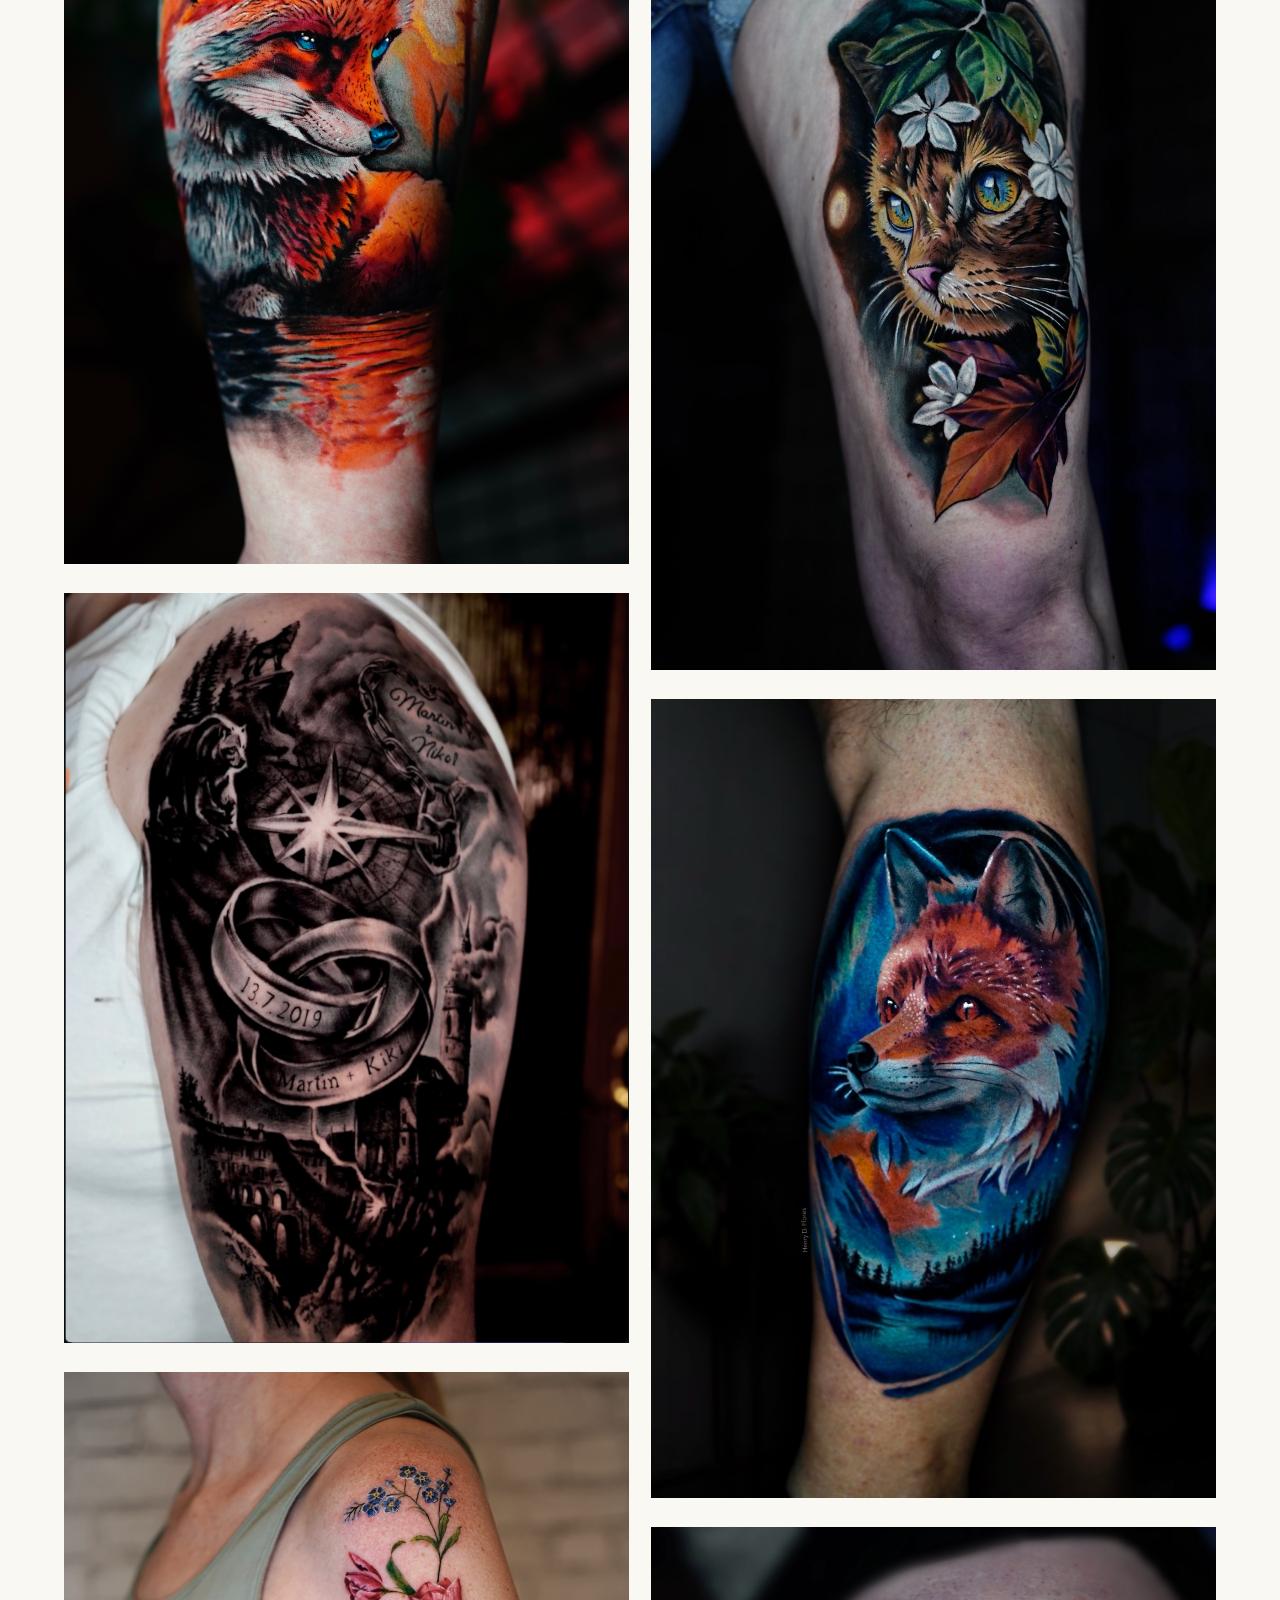
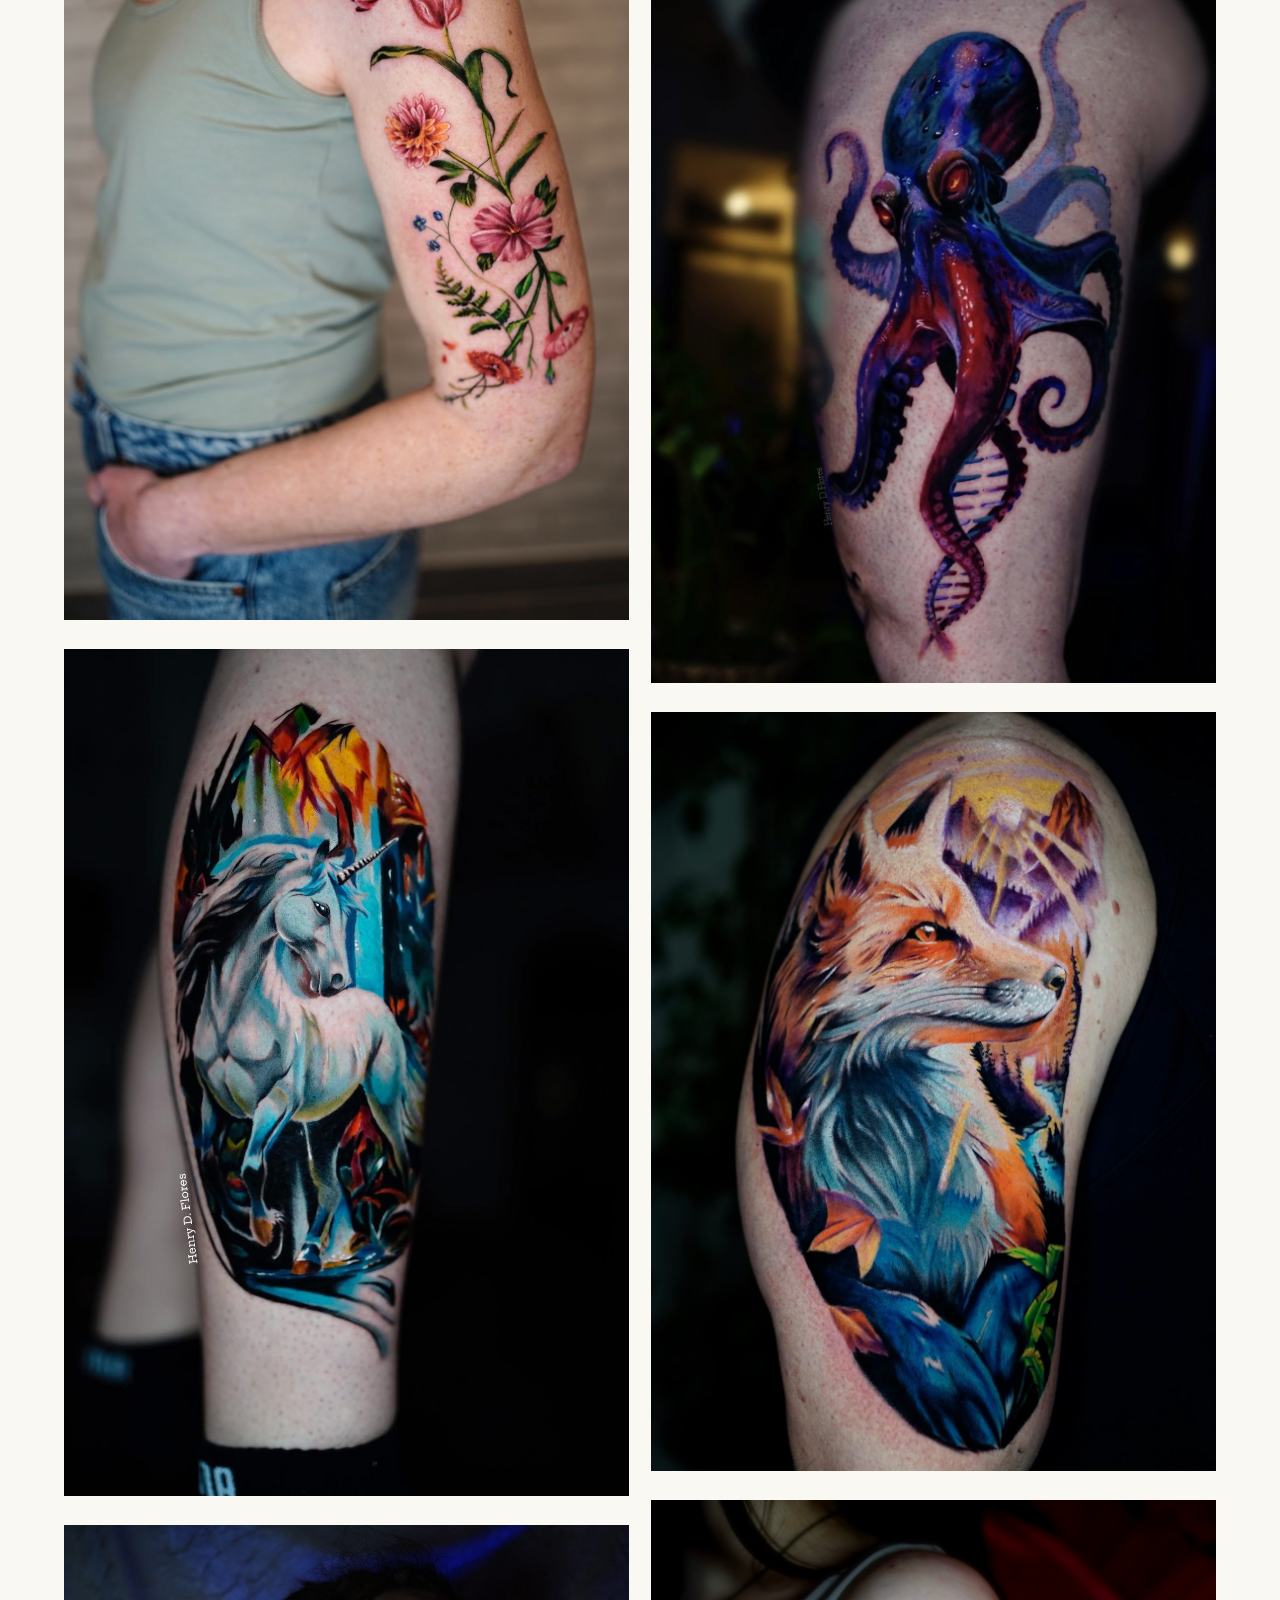
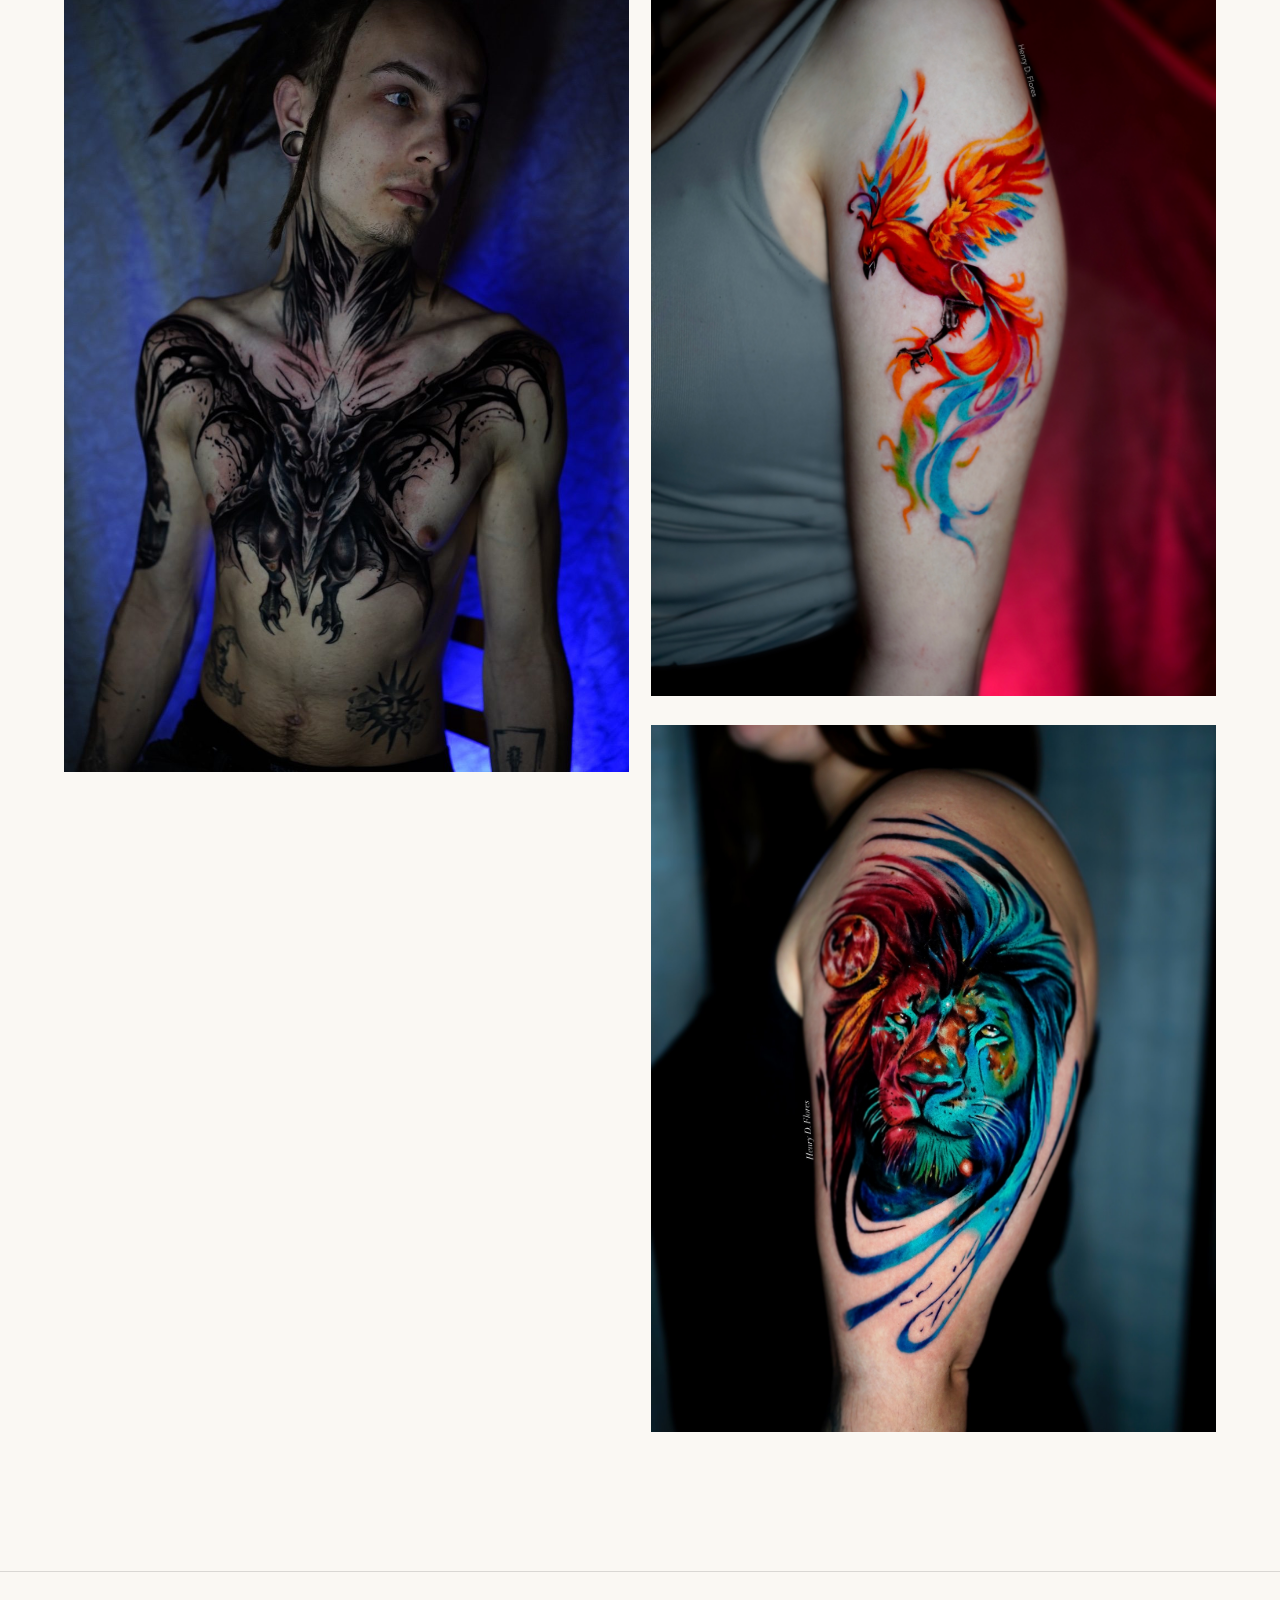
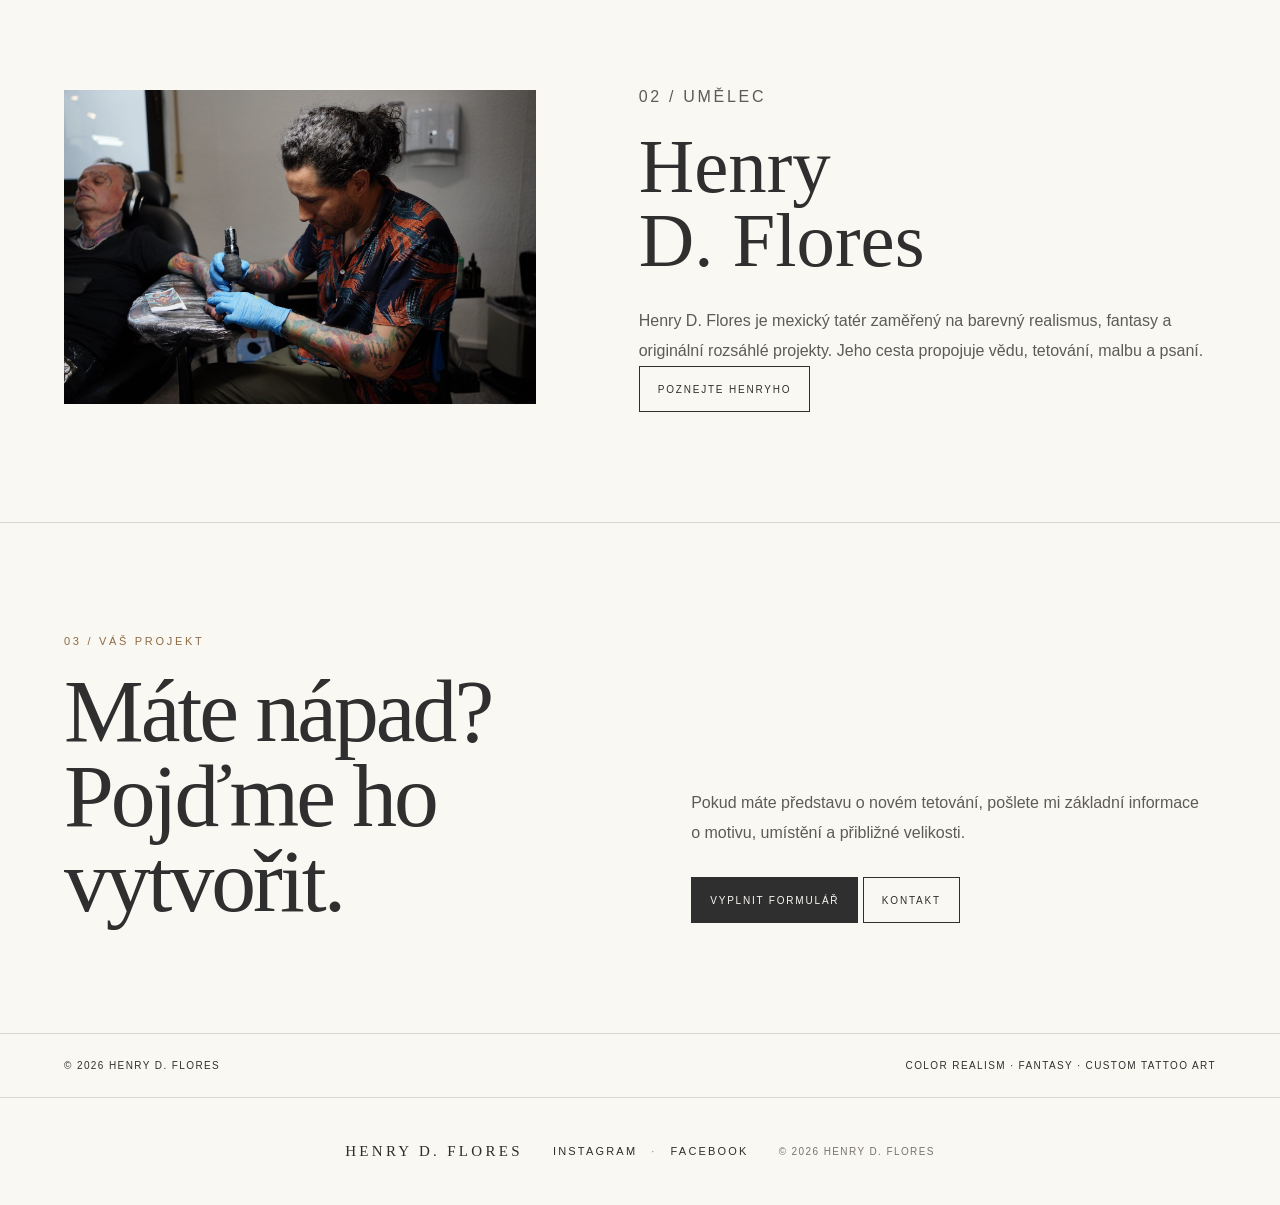
==== commit fe844657: "Update index.html" ====
--- a/index.html
+++ b/index.html
@@ -1196,6 +1196,38 @@
 
 </script>
 
-
+<footer class="site-footer">
+  <div class="footer-inner">
+
+    <div class="footer-name">
+      HENRY D. FLORES
+    </div>
+
+    <div class="footer-social">
+      <a
+        href="https://www.instagram.com/henry_d._flores/"
+        target="_blank"
+        rel="noopener noreferrer"
+      >
+        INSTAGRAM
+      </a>
+
+      <span>·</span>
+
+      <a
+        href="https://www.facebook.com/pinturaenlapiel"
+        target="_blank"
+        rel="noopener noreferrer"
+      >
+        FACEBOOK
+      </a>
+    </div>
+
+    <div class="footer-copy">
+      © 2026 HENRY D. FLORES
+    </div>
+
+  </div>
+</footer>
 </body>
 </html>
--- a/styles.css
+++ b/styles.css
@@ -699,3 +699,92 @@
   }
 
 }
+/* =========================
+   FOOTER
+   ========================= */
+
+.site-footer {
+  width: 100%;
+  border-top: 1px solid #ddd8cf;
+  background: #faf8f3;
+  padding: 42px 5vw;
+}
+
+.footer-inner {
+  max-width: 1400px;
+  margin: 0 auto;
+  display: flex;
+  align-items: center;
+  justify-content: space-between;
+  gap: 30px;
+}
+
+.footer-name {
+  font-family: Georgia, "Times New Roman", serif;
+  font-size: 15px;
+  letter-spacing: 0.22em;
+  color: #2d2d2d;
+  white-space: nowrap;
+}
+
+.footer-social {
+  display: flex;
+  align-items: center;
+  justify-content: center;
+  gap: 14px;
+  font-size: 11px;
+  letter-spacing: 0.2em;
+}
+
+.footer-social a {
+  color: #2d2d2d;
+  text-decoration: none;
+  transition: opacity 0.2s ease;
+}
+
+.footer-social a:hover {
+  opacity: 0.55;
+}
+
+.footer-social span {
+  color: #a28a6d;
+}
+
+.footer-copy {
+  font-size: 10px;
+  letter-spacing: 0.14em;
+  color: #77736d;
+  white-space: nowrap;
+}
+
+
+/* =========================
+   FOOTER — MOBILE
+   ========================= */
+
+@media (max-width: 700px) {
+
+  .site-footer {
+    padding: 36px 24px;
+  }
+
+  .footer-inner {
+    flex-direction: column;
+    justify-content: center;
+    text-align: center;
+    gap: 20px;
+  }
+
+  .footer-name {
+    font-size: 14px;
+  }
+
+  .footer-social {
+    font-size: 11px;
+    gap: 12px;
+  }
+
+  .footer-copy {
+    font-size: 9px;
+  }
+}
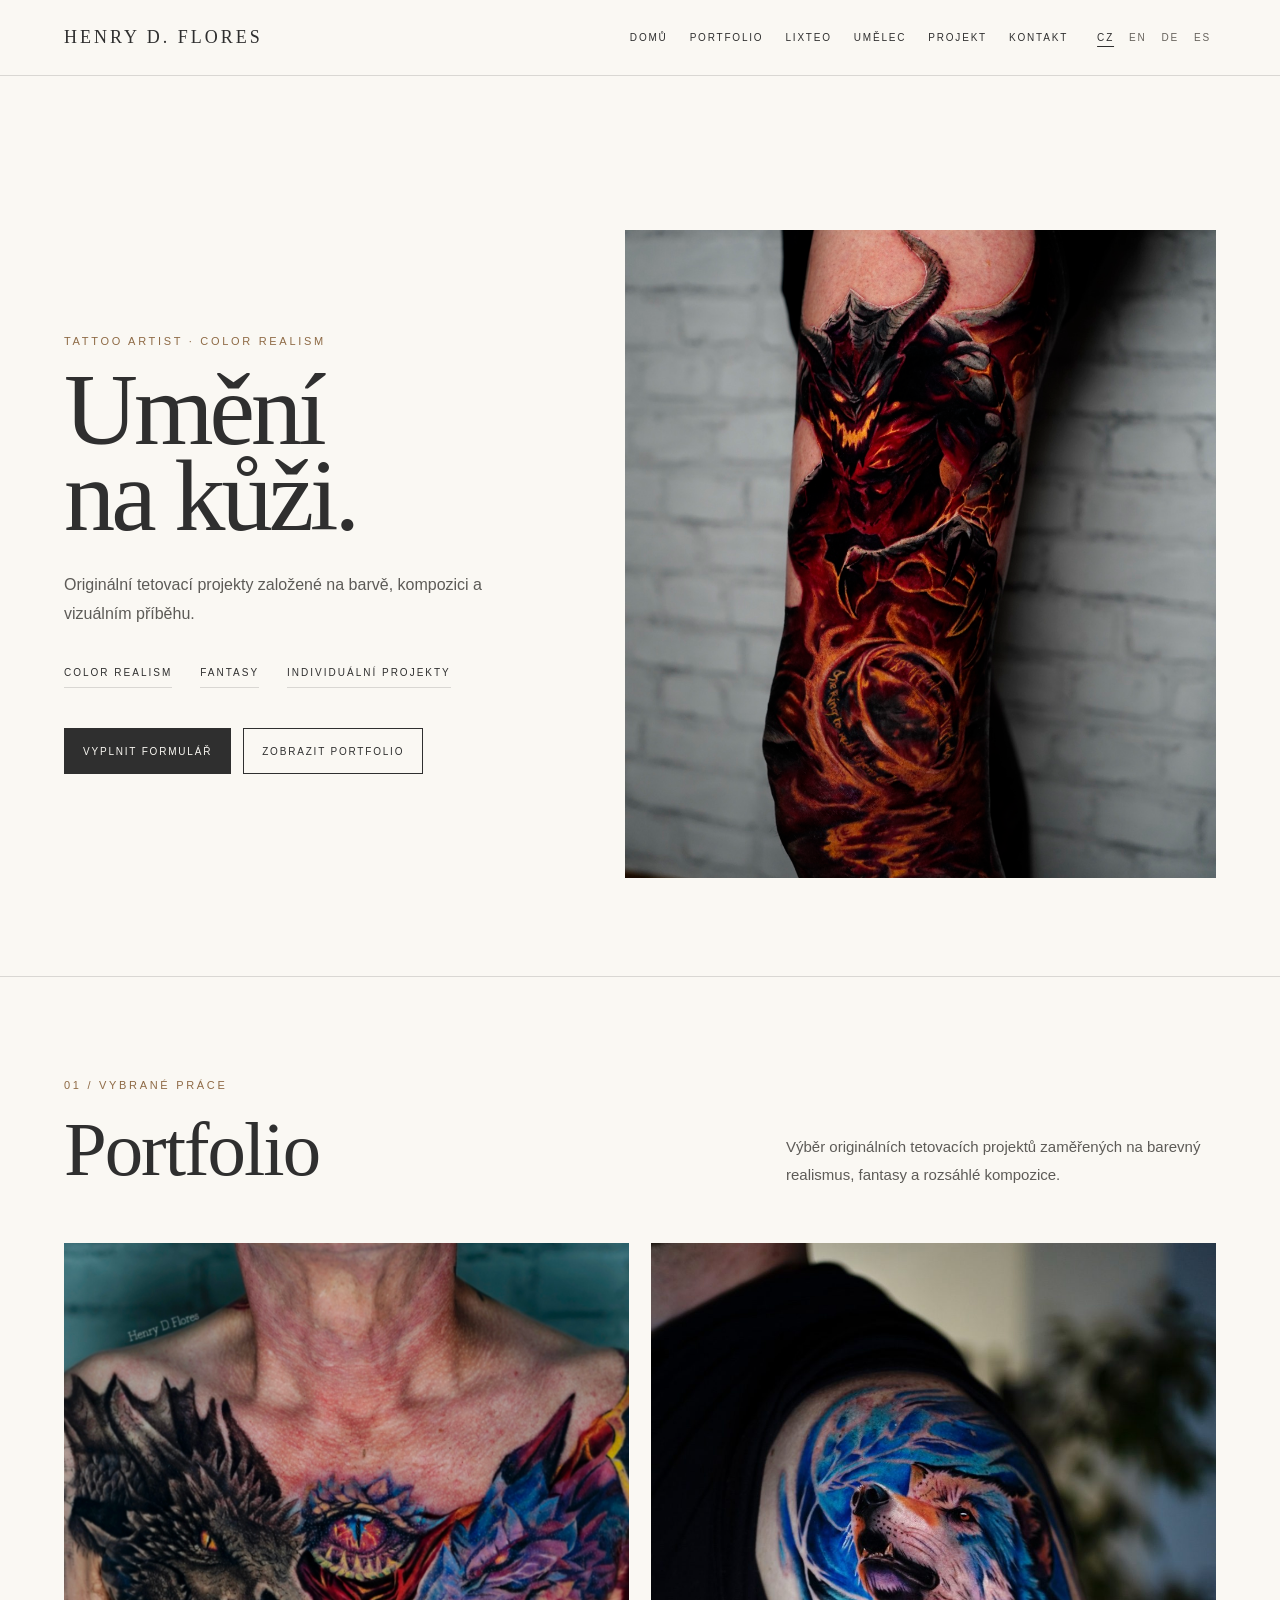
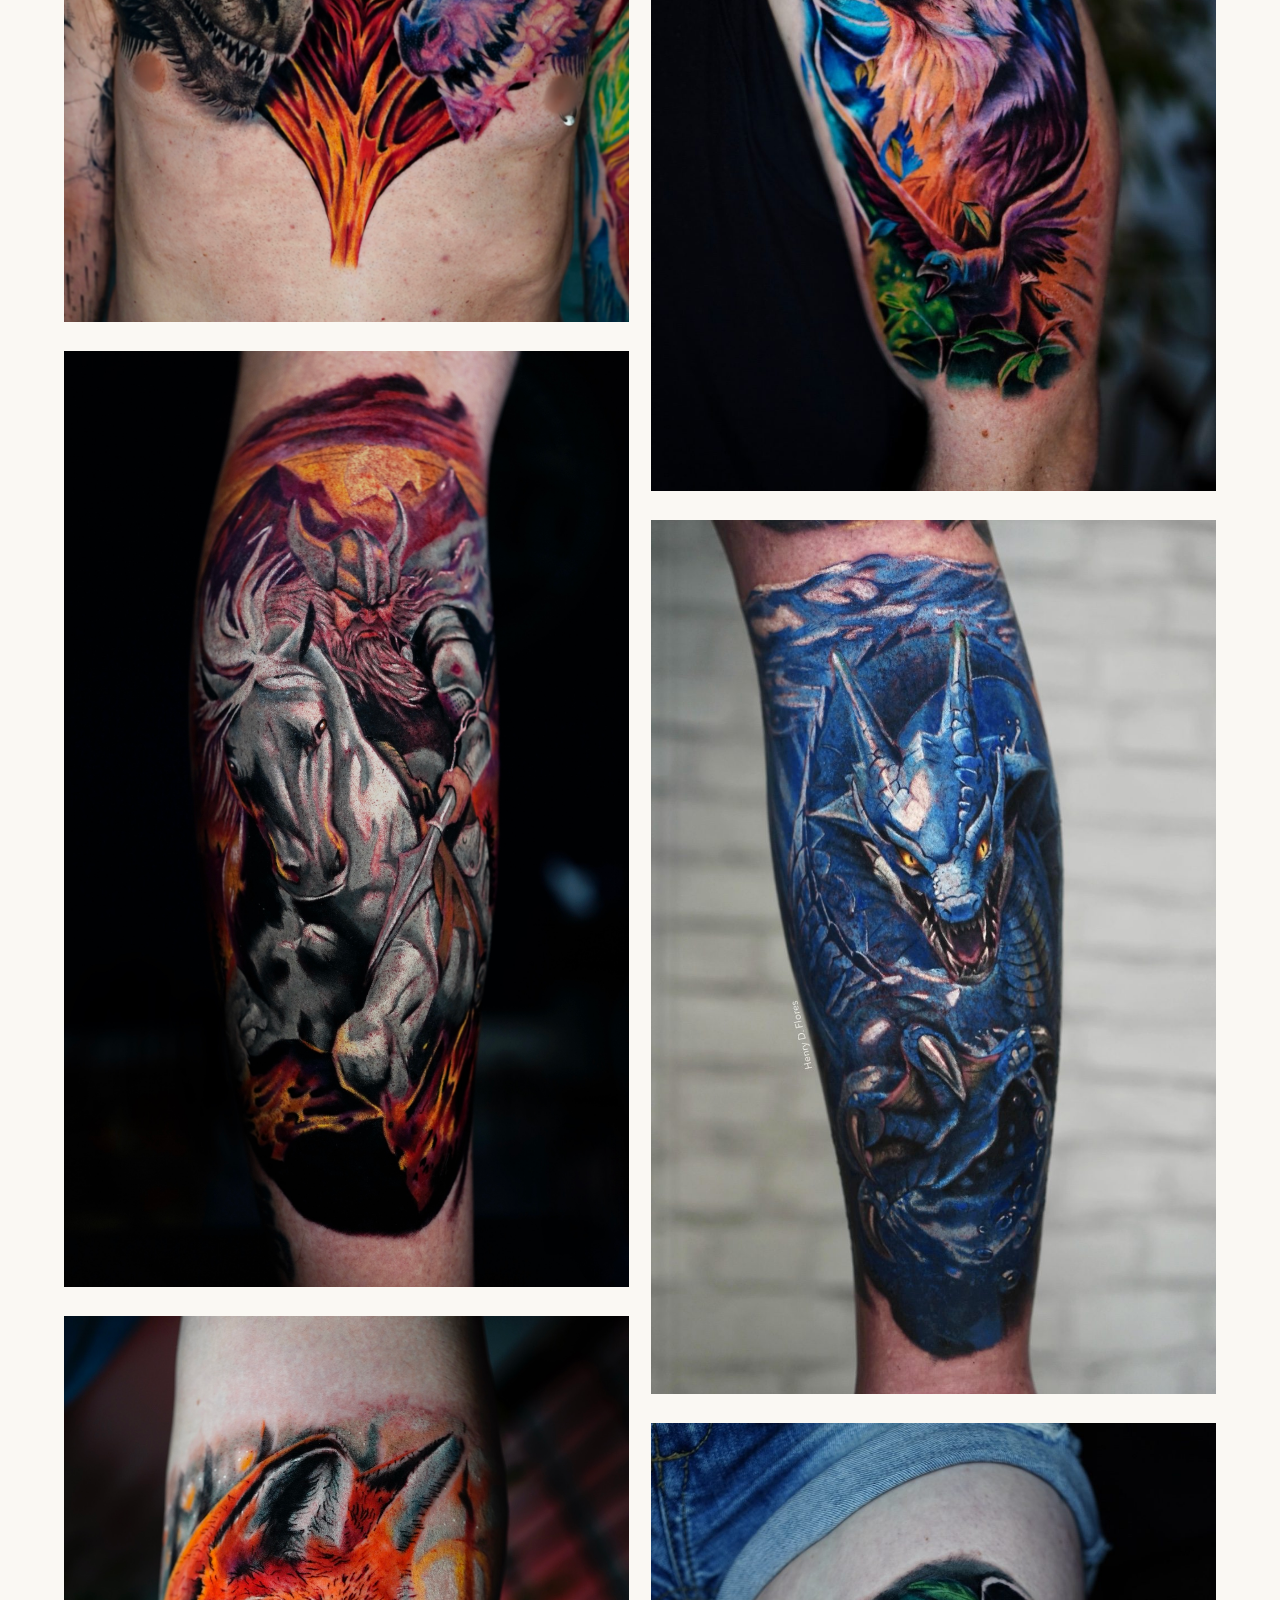
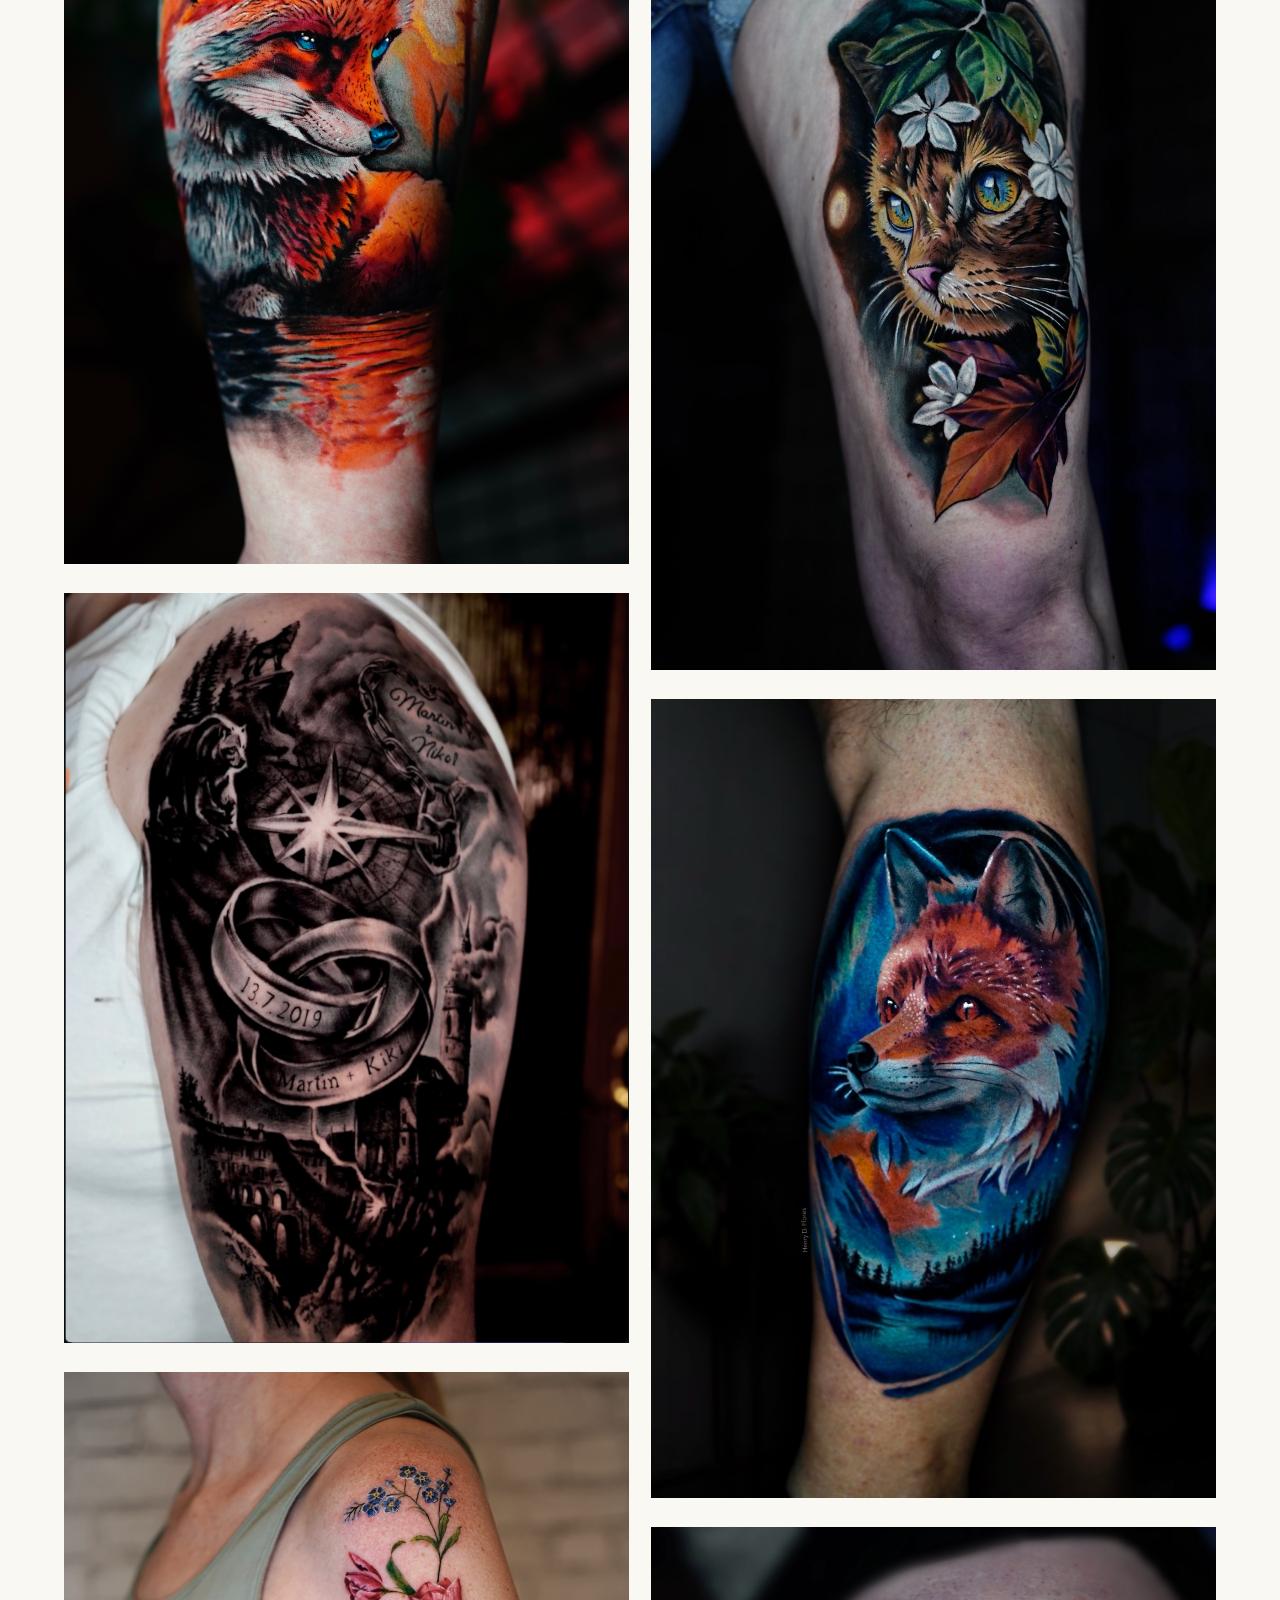
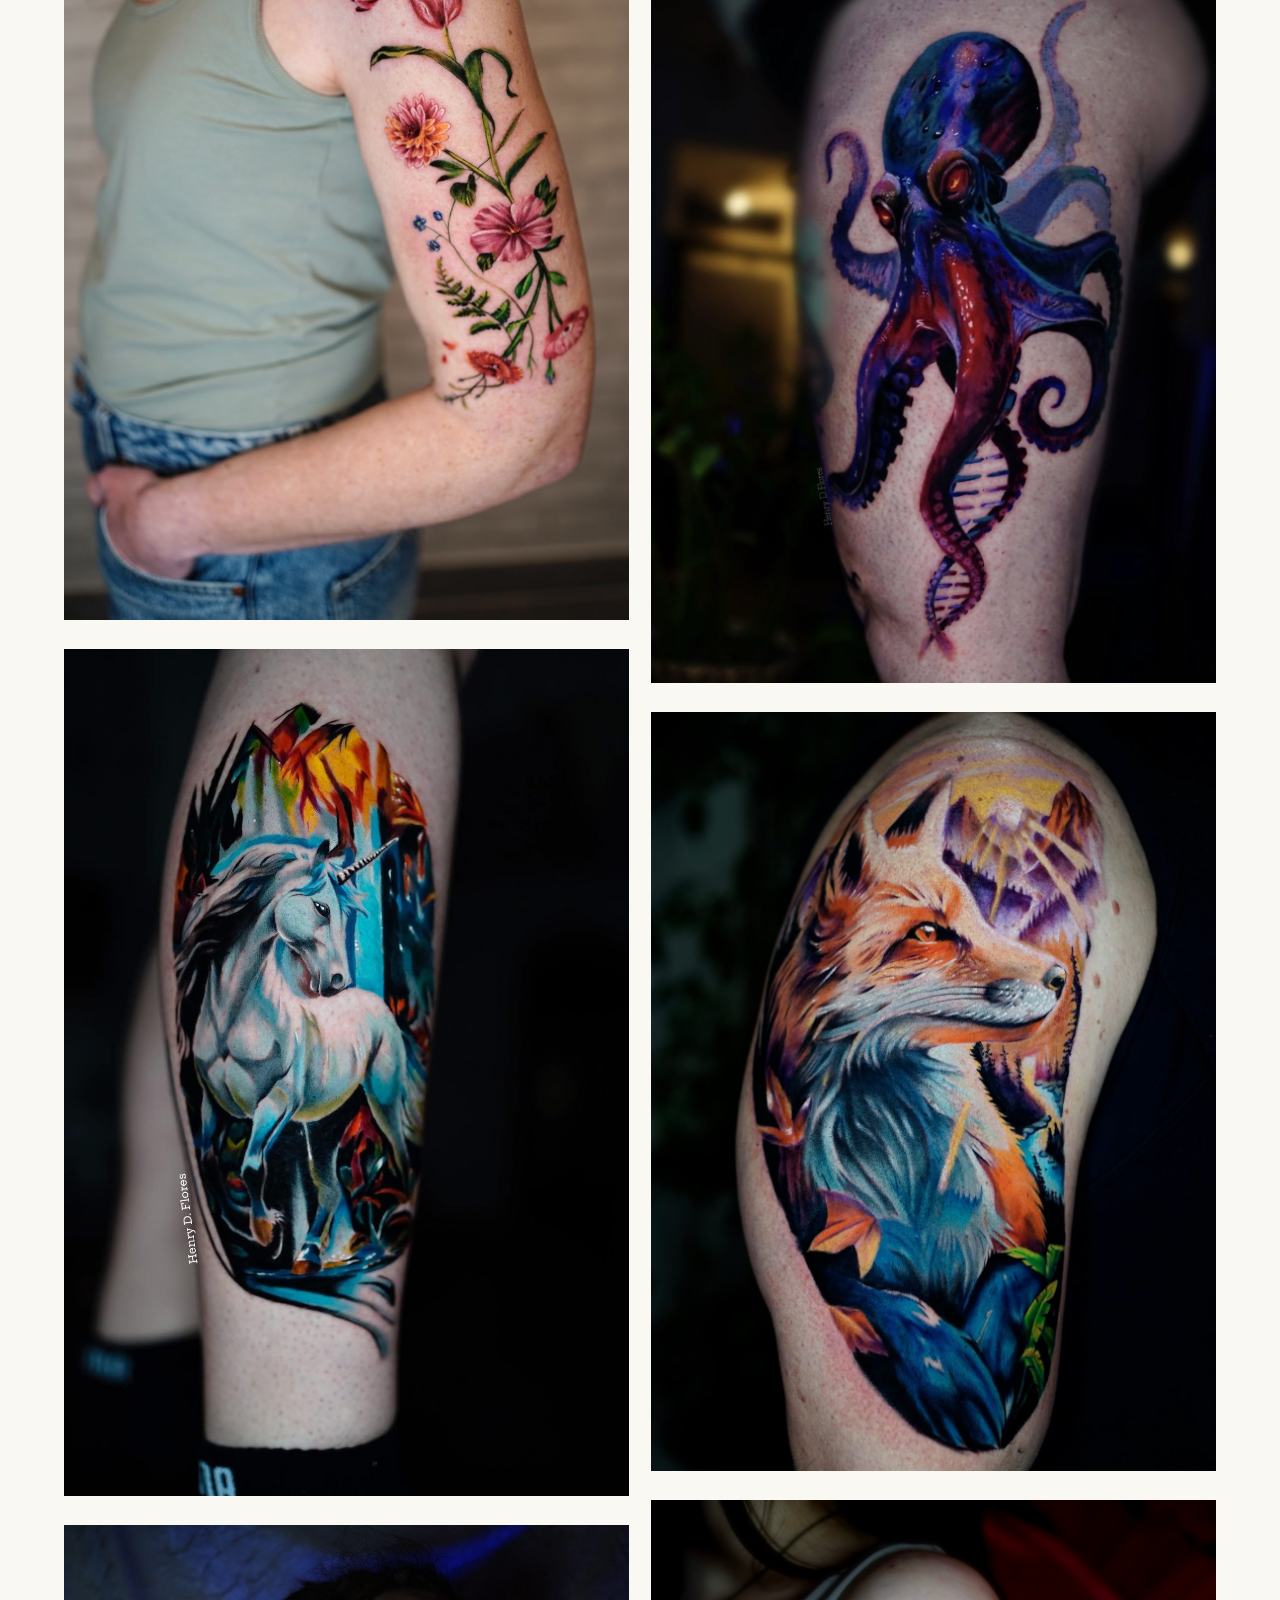
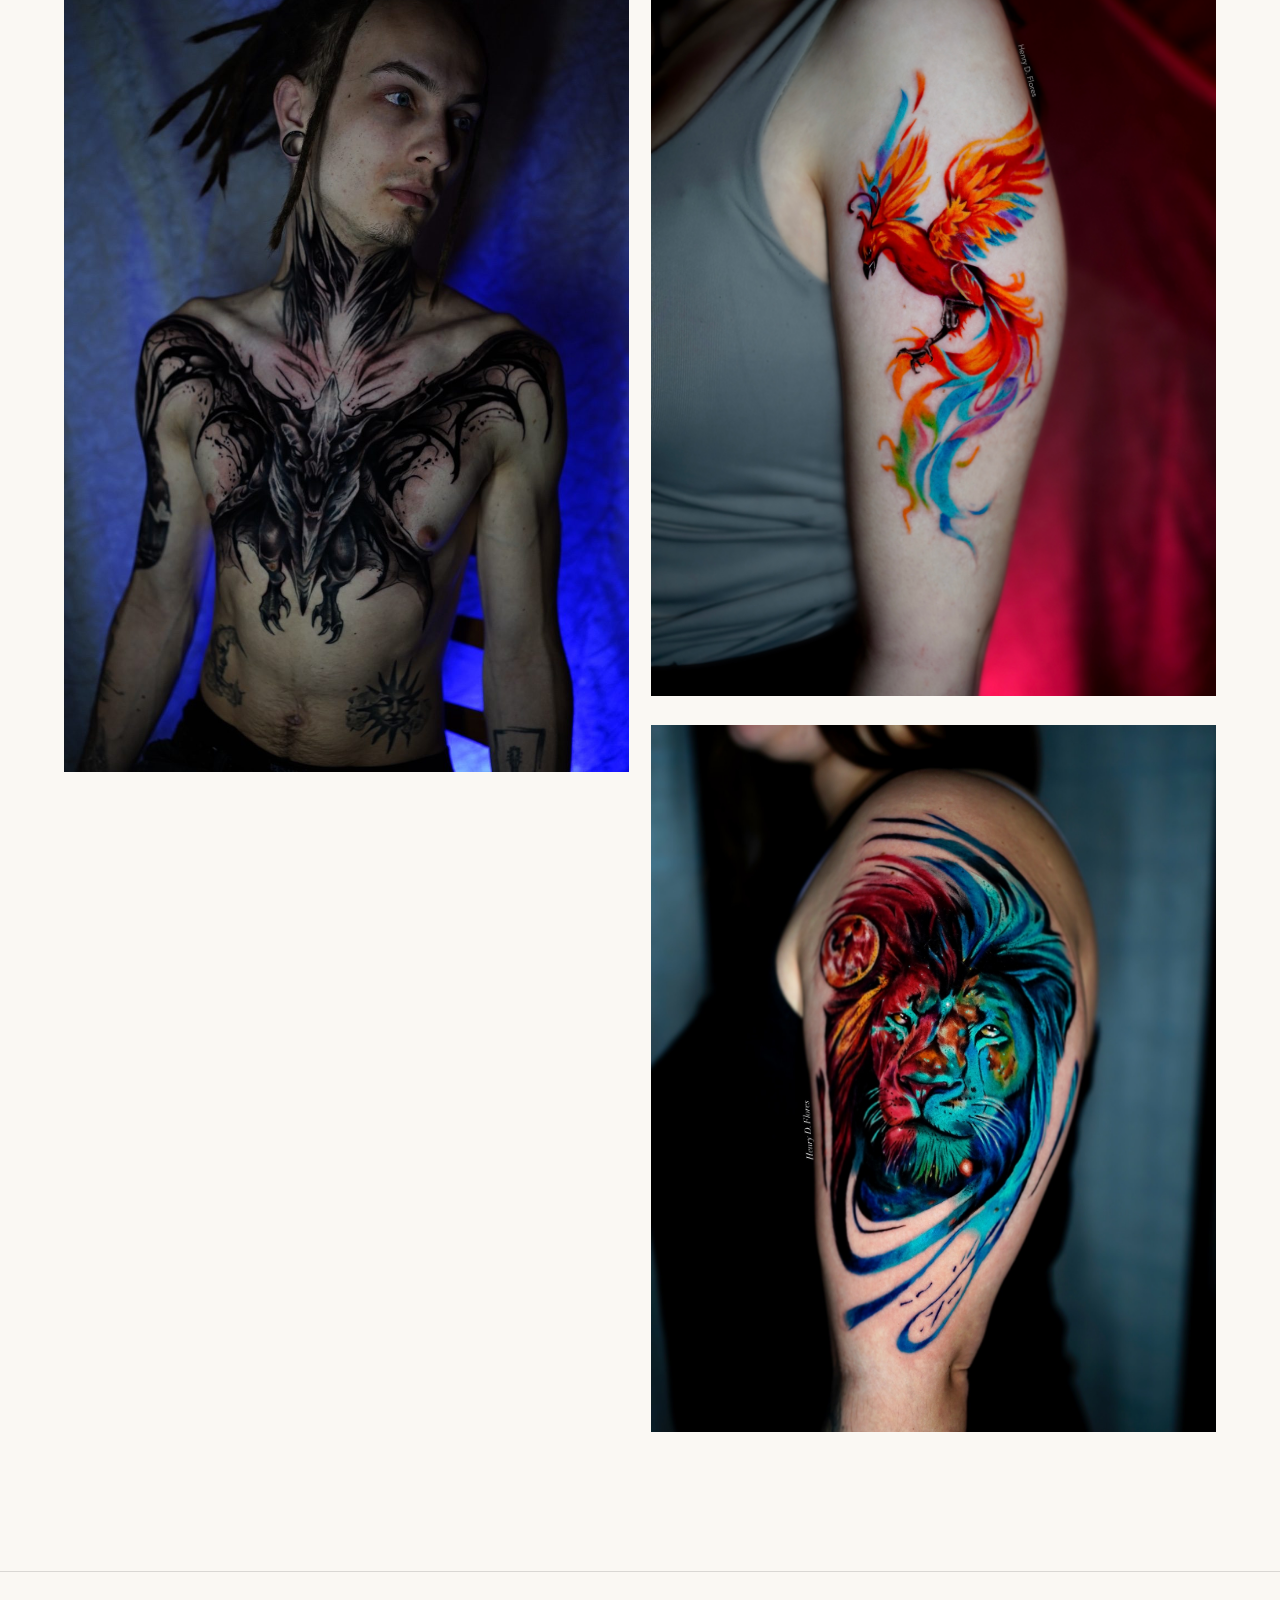
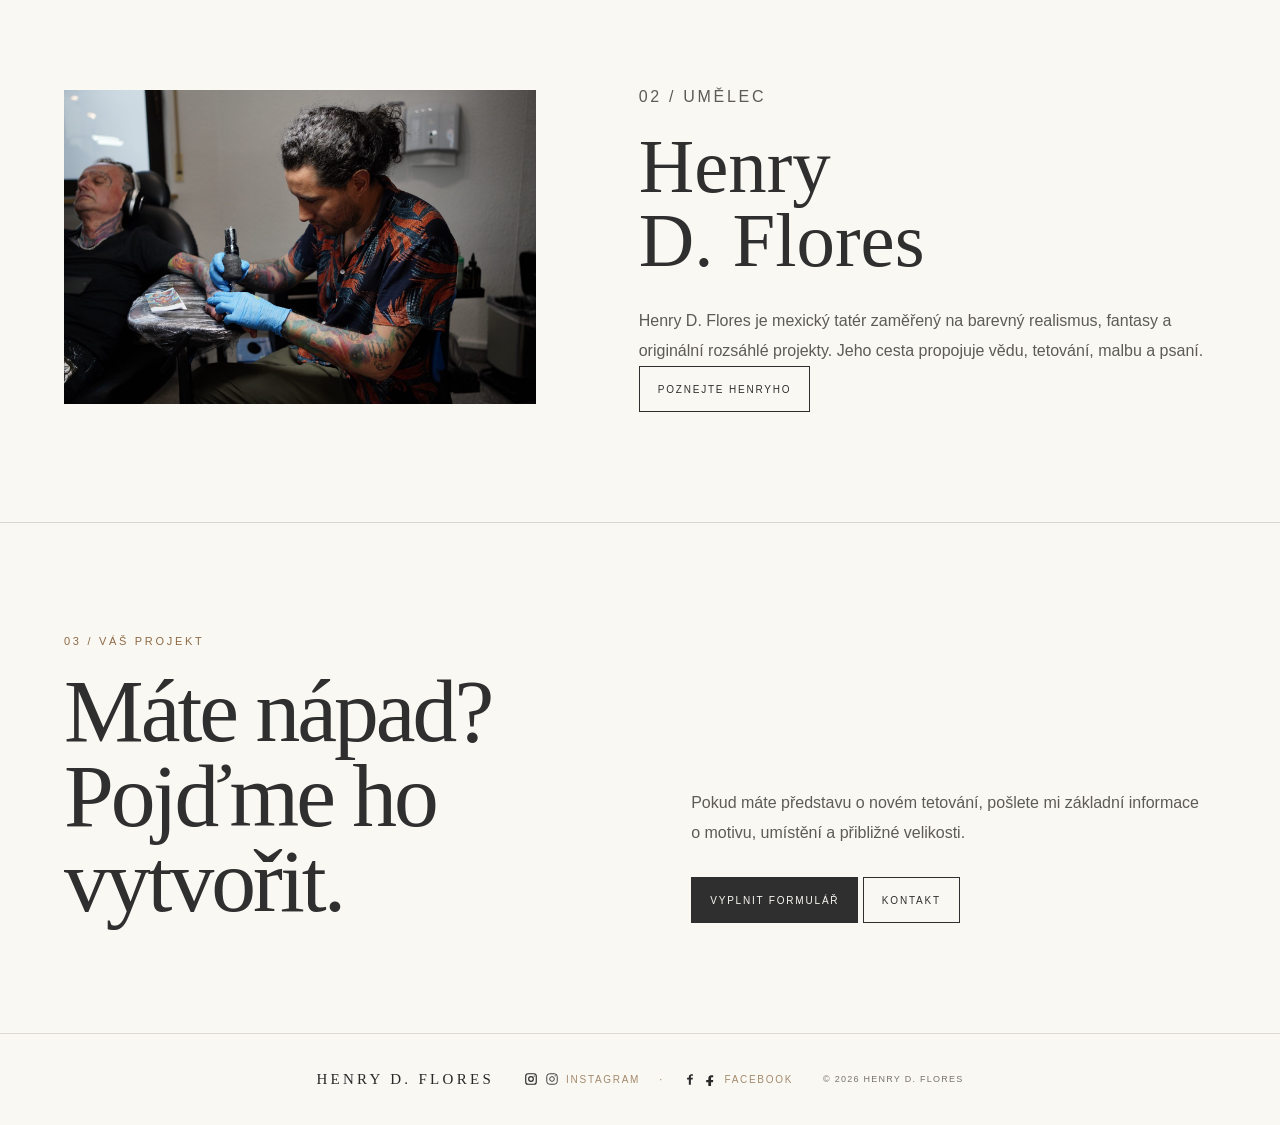
==== commit 3a7b112d: "Update index.html" ====
--- a/index.html
+++ b/index.html
@@ -426,10 +426,7 @@
 
 <header class="nav">
 
-  <a
-    class="brand"
-    href="index.html"
-  >
+  <a class="brand" href="index.html">
     HENRY D. FLORES
   </a>
 
@@ -438,17 +435,11 @@
 
     <nav class="nav-links">
 
-      <a
-        href="index.html"
-        data-i18n="navHome"
-      >
+      <a href="index.html" data-i18n="navHome">
         Domů
       </a>
 
-      <a
-        href="portfolio.html"
-        data-i18n="navPortfolio"
-      >
+      <a href="portfolio.html" data-i18n="navPortfolio">
         Portfolio
       </a>
 
@@ -456,24 +447,15 @@
         Lixteo
       </a>
 
-      <a
-        href="artist.html"
-        data-i18n="navArtist"
-      >
+      <a href="artist.html" data-i18n="navArtist">
         Umělec
       </a>
 
-      <a
-        href="project.html"
-        data-i18n="navProject"
-      >
+      <a href="project.html" data-i18n="navProject">
         Projekt
       </a>
 
-      <a
-        href="contact.html"
-        data-i18n="navContact"
-      >
+      <a href="contact.html" data-i18n="navContact">
         Kontakt
       </a>
 
@@ -482,35 +464,19 @@
 
     <div class="lang-switch">
 
-      <button
-        class="lang-btn"
-        id="lang-cs"
-        onclick="setLanguage('cs')"
-      >
+      <button class="lang-btn" id="lang-cs" onclick="setLanguage('cs')">
         CZ
       </button>
 
-      <button
-        class="lang-btn"
-        id="lang-en"
-        onclick="setLanguage('en')"
-      >
+      <button class="lang-btn" id="lang-en" onclick="setLanguage('en')">
         EN
       </button>
 
-      <button
-        class="lang-btn"
-        id="lang-de"
-        onclick="setLanguage('de')"
-      >
+      <button class="lang-btn" id="lang-de" onclick="setLanguage('de')">
         DE
       </button>
 
-      <button
-        class="lang-btn"
-        id="lang-es"
-        onclick="setLanguage('es')"
-      >
+      <button class="lang-btn" id="lang-es" onclick="setLanguage('es')">
         ES
       </button>
 
@@ -521,7 +487,6 @@
 </header>
 
 
-
 <main>
 
 
@@ -535,27 +500,18 @@
 
       <div class="home-copy">
 
-        <p
-          class="eyebrow"
-          data-i18n="heroEyebrow"
-        >
+        <p class="eyebrow" data-i18n="heroEyebrow">
           TATTOO ARTIST · COLOR REALISM
         </p>
 
 
-        <h1
-          class="home-title"
-          data-i18n-html="heroTitle"
-        >
+        <h1 class="home-title" data-i18n-html="heroTitle">
           Umění<br>
           na kůži.
         </h1>
 
 
-        <p
-          class="home-subtitle"
-          data-i18n="heroSubtitle"
-        >
+        <p class="home-subtitle" data-i18n="heroSubtitle">
           Originální tetovací projekty založené
           na barvě, kompozici a vizuálním příběhu.
         </p>
@@ -600,7 +556,6 @@
 
       </div>
 
-
     </div>
 
 
@@ -613,9 +568,7 @@
 
     </div>
 
-
   </section>
-
 
 
   <!-- PORTFOLIO -->
@@ -629,10 +582,7 @@
 
       <div>
 
-        <p
-          class="eyebrow"
-          data-i18n="portfolioNumber"
-        >
+        <p class="eyebrow" data-i18n="portfolioNumber">
           01 / VYBRANÉ PRÁCE
         </p>
 
@@ -722,7 +672,6 @@
   </section>
 
 
-
   <!-- ARTIST -->
 
   <section class="home-artist">
@@ -741,10 +690,7 @@
 
     <div class="home-artist-copy">
 
-      <p
-        class="eyebrow"
-        data-i18n="artistNumber"
-      >
+      <p class="eyebrow" data-i18n="artistNumber">
         02 / UMĚLEC
       </p>
 
@@ -776,11 +722,9 @@
 
     </div>
 
-
   </section>
 
 
-
   <!-- PROJECT -->
 
   <section class="home-project">
@@ -788,16 +732,11 @@
 
     <div>
 
-      <p
-        class="eyebrow"
-        data-i18n="projectNumber"
-      >
+      <p class="eyebrow" data-i18n="projectNumber">
         03 / VÁŠ PROJEKT
       </p>
 
-      <h2
-        data-i18n-html="projectTitle"
-      >
+      <h2 data-i18n-html="projectTitle">
         Máte nápad?<br>
         Pojďme ho vytvořit.
       </h2>
@@ -836,33 +775,15 @@
 
     </div>
 
-
   </section>
 
 
 </main>
 
 
-
-<footer>
-
-  <span>
-    © 2026 Henry D. Flores
-  </span>
-
-  <span>
-    Color Realism · Fantasy · Custom Tattoo Art
-  </span>
-
-</footer>
-
-
-
 <script>
 
-
 const translations = {
-
 
   cs: {
 
@@ -1102,24 +1023,18 @@
 };
 
 
-
 function setLanguage(language){
 
-  localStorage.setItem(
-    "language",
-    language
-  );
-
-  document.documentElement.lang =
-    language;
+  localStorage.setItem("language", language);
+
+  document.documentElement.lang = language;
 
 
   document
     .querySelectorAll("[data-i18n]")
     .forEach(element => {
 
-      const key =
-        element.dataset.i18n;
+      const key = element.dataset.i18n;
 
       if(
         translations[language] &&
@@ -1158,9 +1073,7 @@
     .querySelectorAll(".lang-btn")
     .forEach(button => {
 
-      button.classList.remove(
-        "active"
-      );
+      button.classList.remove("active");
 
     });
 
@@ -1173,61 +1086,108 @@
 
   if(active){
 
-    active.classList.add(
-      "active"
-    );
+    active.classList.add("active");
 
   }
 
 }
 
 
-
 const savedLanguage =
-  localStorage.getItem(
-    "language"
-  ) || "cs";
-
-
-setLanguage(
-  savedLanguage
-);
-
+  localStorage.getItem("language") || "cs";
+
+
+setLanguage(savedLanguage);
 
 </script>
 
+
 <footer class="site-footer">
+
   <div class="footer-inner">
 
     <div class="footer-name">
       HENRY D. FLORES
     </div>
 
+
     <div class="footer-social">
+
       <a
         href="https://www.instagram.com/henry_d._flores/"
         target="_blank"
         rel="noopener noreferrer"
+        aria-label="Instagram"
       >
-        INSTAGRAM
+
+        <svg
+          class="social-icon"
+          viewBox="0 0 24 24"
+          aria-hidden="true"
+        >
+          <rect
+            x="3"
+            y="3"
+            width="18"
+            height="18"
+            rx="5"
+            ry="5"
+          ></rect>
+
+          <circle
+            cx="12"
+            cy="12"
+            r="4"
+          ></circle>
+
+          <circle
+            cx="17.5"
+            cy="6.5"
+            r="1"
+            class="social-dot"
+          ></circle>
+        </svg>
+
+        <span>INSTAGRAM</span>
+
       </a>
 
-      <span>·</span>
+
+      <span class="social-separator">·</span>
+
 
       <a
         href="https://www.facebook.com/pinturaenlapiel"
         target="_blank"
         rel="noopener noreferrer"
+        aria-label="Facebook"
       >
-        FACEBOOK
+
+        <svg
+          class="social-icon facebook-icon"
+          viewBox="0 0 24 24"
+          aria-hidden="true"
+        >
+          <path
+            d="M14 8h3V4.5c-.5-.1-1.8-.2-3.4-.2-3.3 0-5.6 2-5.6 5.8V13H4v4h4v7h5v-7h3.5l.6-4H13v-2.5C13 9.3 13.4 8 14 8z"
+          ></path>
+        </svg>
+
+        <span>FACEBOOK</span>
+
       </a>
+
     </div>
+
 
     <div class="footer-copy">
       © 2026 HENRY D. FLORES
     </div>
 
   </div>
+
 </footer>
+
+
 </body>
 </html>
--- a/styles.css
+++ b/styles.css
@@ -788,3 +788,175 @@
     font-size: 9px;
   }
 }
+/* =========================================
+   FOOTER FINAL — SOCIAL ICONS + CLEANUP
+   ========================================= */
+
+/* Oculta cualquier footer antiguo y conserva site-footer */
+body > footer:not(.site-footer) {
+  display: none !important;
+}
+
+/* Footer principal */
+.site-footer {
+  width: 100%;
+  border-top: 1px solid #ddd8cf;
+  background: #faf8f3;
+  padding: 34px 5%;
+  box-sizing: border-box;
+}
+
+.footer-inner {
+  max-width: 1400px;
+  margin: 0 auto;
+  display: flex;
+  align-items: center;
+  justify-content: space-between;
+  gap: 30px;
+}
+
+.footer-name {
+  font-family: Georgia, "Times New Roman", serif;
+  font-size: 15px;
+  letter-spacing: 0.22em;
+  color: #292929;
+  white-space: nowrap;
+}
+
+.footer-social {
+  display: flex;
+  align-items: center;
+  gap: 15px;
+}
+
+.footer-social a {
+  display: inline-flex;
+  align-items: center;
+  gap: 7px;
+  color: #292929;
+  text-decoration: none;
+  font-size: 10px;
+  letter-spacing: 0.17em;
+  transition: opacity 0.2s ease;
+}
+
+.footer-social a:hover {
+  opacity: 0.55;
+}
+
+/* Instagram */
+.footer-social a[href*="instagram"]::before {
+  content: "";
+  width: 14px;
+  height: 14px;
+  display: inline-block;
+
+  background-color: currentColor;
+
+  -webkit-mask:
+    url("data:image/svg+xml,%3Csvg xmlns='http://www.w3.org/2000/svg' viewBox='0 0 24 24'%3E%3Cpath fill='black' d='M7 2h10a5 5 0 0 1 5 5v10a5 5 0 0 1-5 5H7a5 5 0 0 1-5-5V7a5 5 0 0 1 5-5zm0 2a3 3 0 0 0-3 3v10a3 3 0 0 0 3 3h10a3 3 0 0 0 3-3V7a3 3 0 0 0-3-3H7zm5 3a5 5 0 1 1 0 10 5 5 0 0 1 0-10zm0 2a3 3 0 1 0 0 6 3 3 0 0 0 0-6zm5.5-3.2a1.2 1.2 0 1 1 0 2.4 1.2 1.2 0 0 1 0-2.4z'/%3E%3C/svg%3E")
+    center / contain no-repeat;
+
+  mask:
+    url("data:image/svg+xml,%3Csvg xmlns='http://www.w3.org/2000/svg' viewBox='0 0 24 24'%3E%3Cpath fill='black' d='M7 2h10a5 5 0 0 1 5 5v10a5 5 0 0 1-5 5H7a5 5 0 0 1-5-5V7a5 5 0 0 1 5-5zm0 2a3 3 0 0 0-3 3v10a3 3 0 0 0 3 3h10a3 3 0 0 0 3-3V7a3 3 0 0 0-3-3H7zm5 3a5 5 0 1 1 0 10 5 5 0 0 1 0-10zm0 2a3 3 0 1 0 0 6 3 3 0 0 0 0-6zm5.5-3.2a1.2 1.2 0 1 1 0 2.4 1.2 1.2 0 0 1 0-2.4z'/%3E%3C/svg%3E")
+    center / contain no-repeat;
+}
+
+/* Facebook */
+.footer-social a[href*="facebook"]::before {
+  content: "";
+  width: 14px;
+  height: 14px;
+  display: inline-block;
+
+  background-color: currentColor;
+
+  -webkit-mask:
+    url("data:image/svg+xml,%3Csvg xmlns='http://www.w3.org/2000/svg' viewBox='0 0 24 24'%3E%3Cpath fill='black' d='M13.5 22v-9h3l.5-3h-3.5V8.1c0-.9.3-1.6 1.7-1.6H17V3.8c-.3 0-1.4-.1-2.6-.1-2.6 0-4.4 1.6-4.4 4.5V10H7v3h3v9h3.5z'/%3E%3C/svg%3E")
+    center / contain no-repeat;
+
+  mask:
+    url("data:image/svg+xml,%3Csvg xmlns='http://www.w3.org/2000/svg' viewBox='0 0 24 24'%3E%3Cpath fill='black' d='M13.5 22v-9h3l.5-3h-3.5V8.1c0-.9.3-1.6 1.7-1.6H17V3.8c-.3 0-1.4-.1-2.6-.1-2.6 0-4.4 1.6-4.4 4.5V10H7v3h3v9h3.5z'/%3E%3C/svg%3E")
+    center / contain no-repeat;
+}
+
+.footer-copy {
+  font-size: 9px;
+  letter-spacing: 0.14em;
+  color: #77736d;
+  white-space: nowrap;
+}
+
+
+/* =========================================
+   FOOTER — MOBILE
+   ========================================= */
+
+@media (max-width: 700px) {
+
+  .site-footer {
+    padding: 30px 22px;
+  }
+
+  .footer-inner {
+    flex-direction: column;
+    justify-content: center;
+    align-items: center;
+    text-align: center;
+    gap: 18px;
+  }
+
+  .footer-name {
+    font-size: 13px;
+  }
+
+  .footer-social {
+    gap: 14px;
+  }
+
+  .footer-social a {
+    font-size: 10px;
+    gap: 6px;
+  }
+
+  .footer-social a::before {
+    width: 13px !important;
+    height: 13px !important;
+  }
+
+  .footer-copy {
+    font-size: 8px;
+  }
+}
+/* SOCIAL ICONS — FOOTER */
+
+.footer-social a {
+  display: inline-flex;
+  align-items: center;
+  gap: 7px;
+}
+
+.social-icon {
+  width: 14px;
+  height: 14px;
+  fill: none;
+  stroke: currentColor;
+  stroke-width: 1.5;
+  flex-shrink: 0;
+}
+
+.social-icon .social-dot {
+  fill: currentColor;
+  stroke: none;
+}
+
+.facebook-icon {
+  fill: currentColor;
+  stroke: none;
+  width: 13px;
+  height: 13px;
+}
+
+.social-separator {
+  margin: 0 4px;
+}
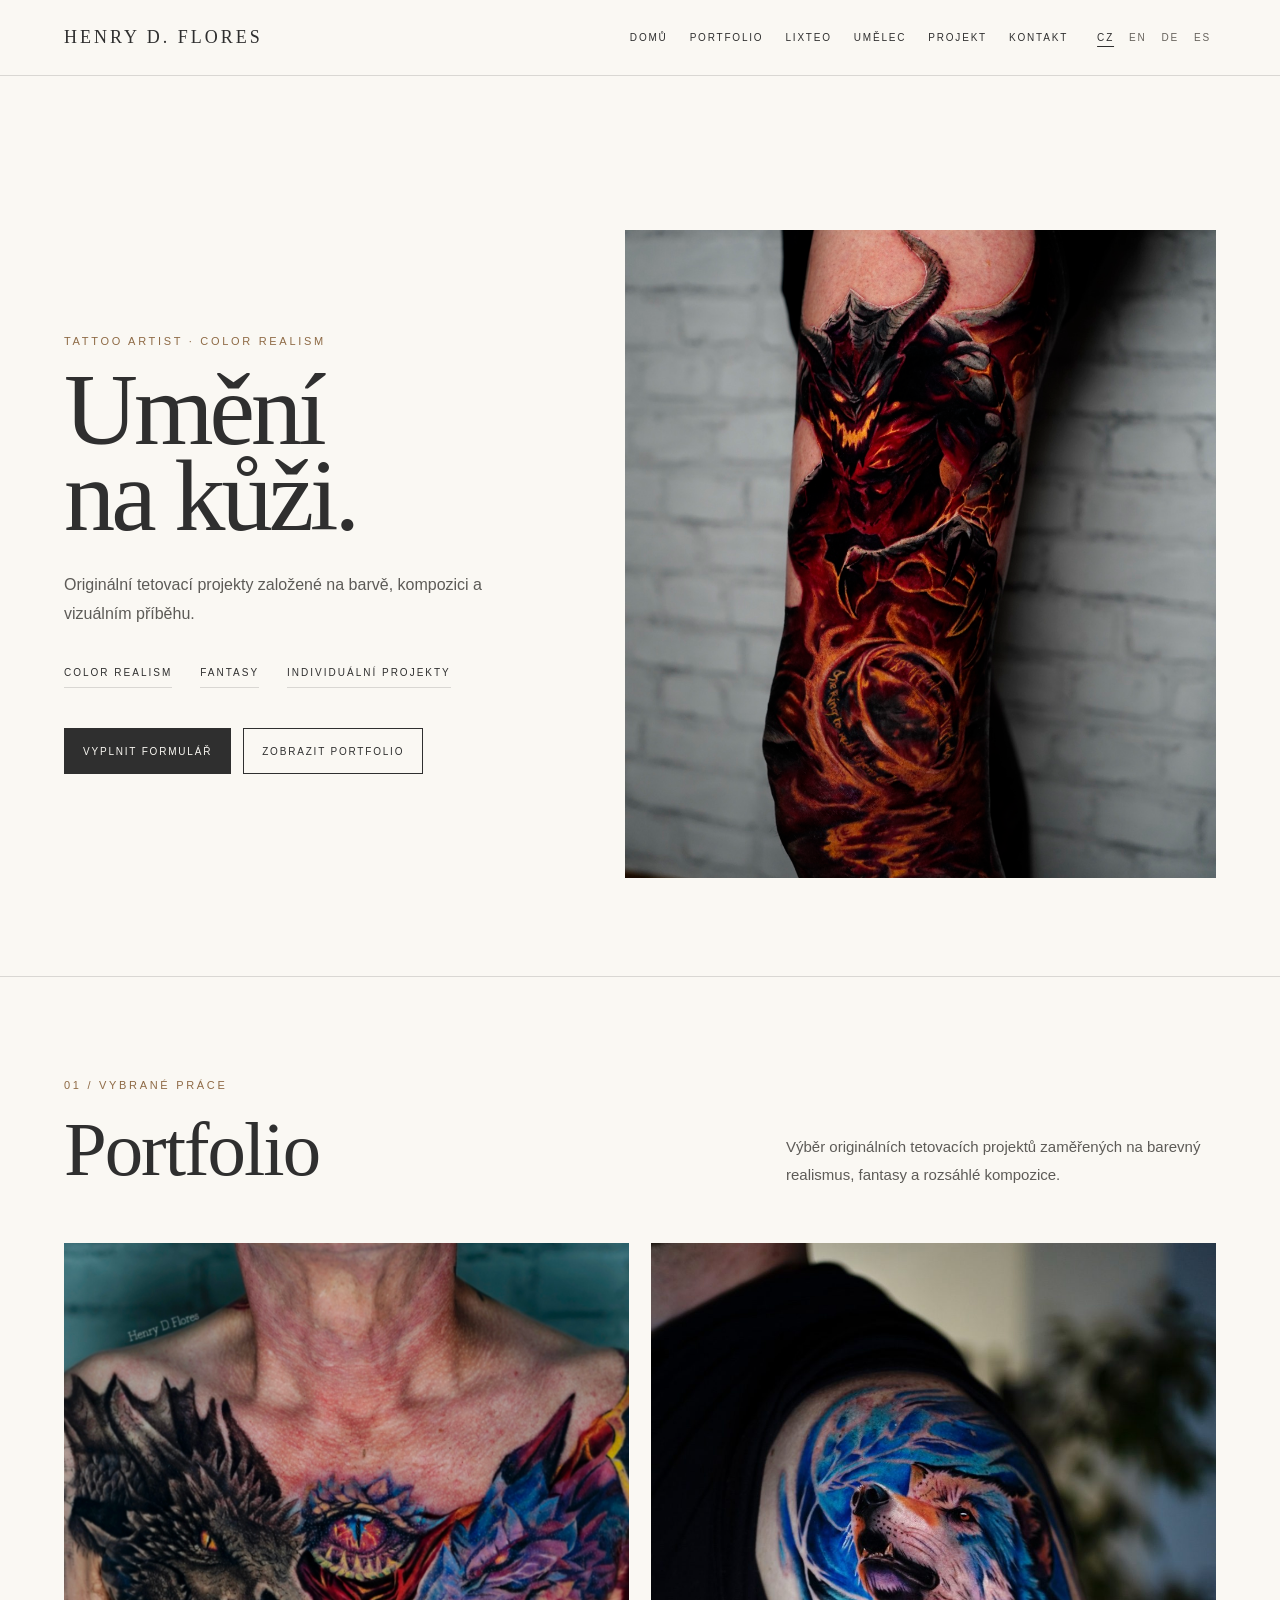
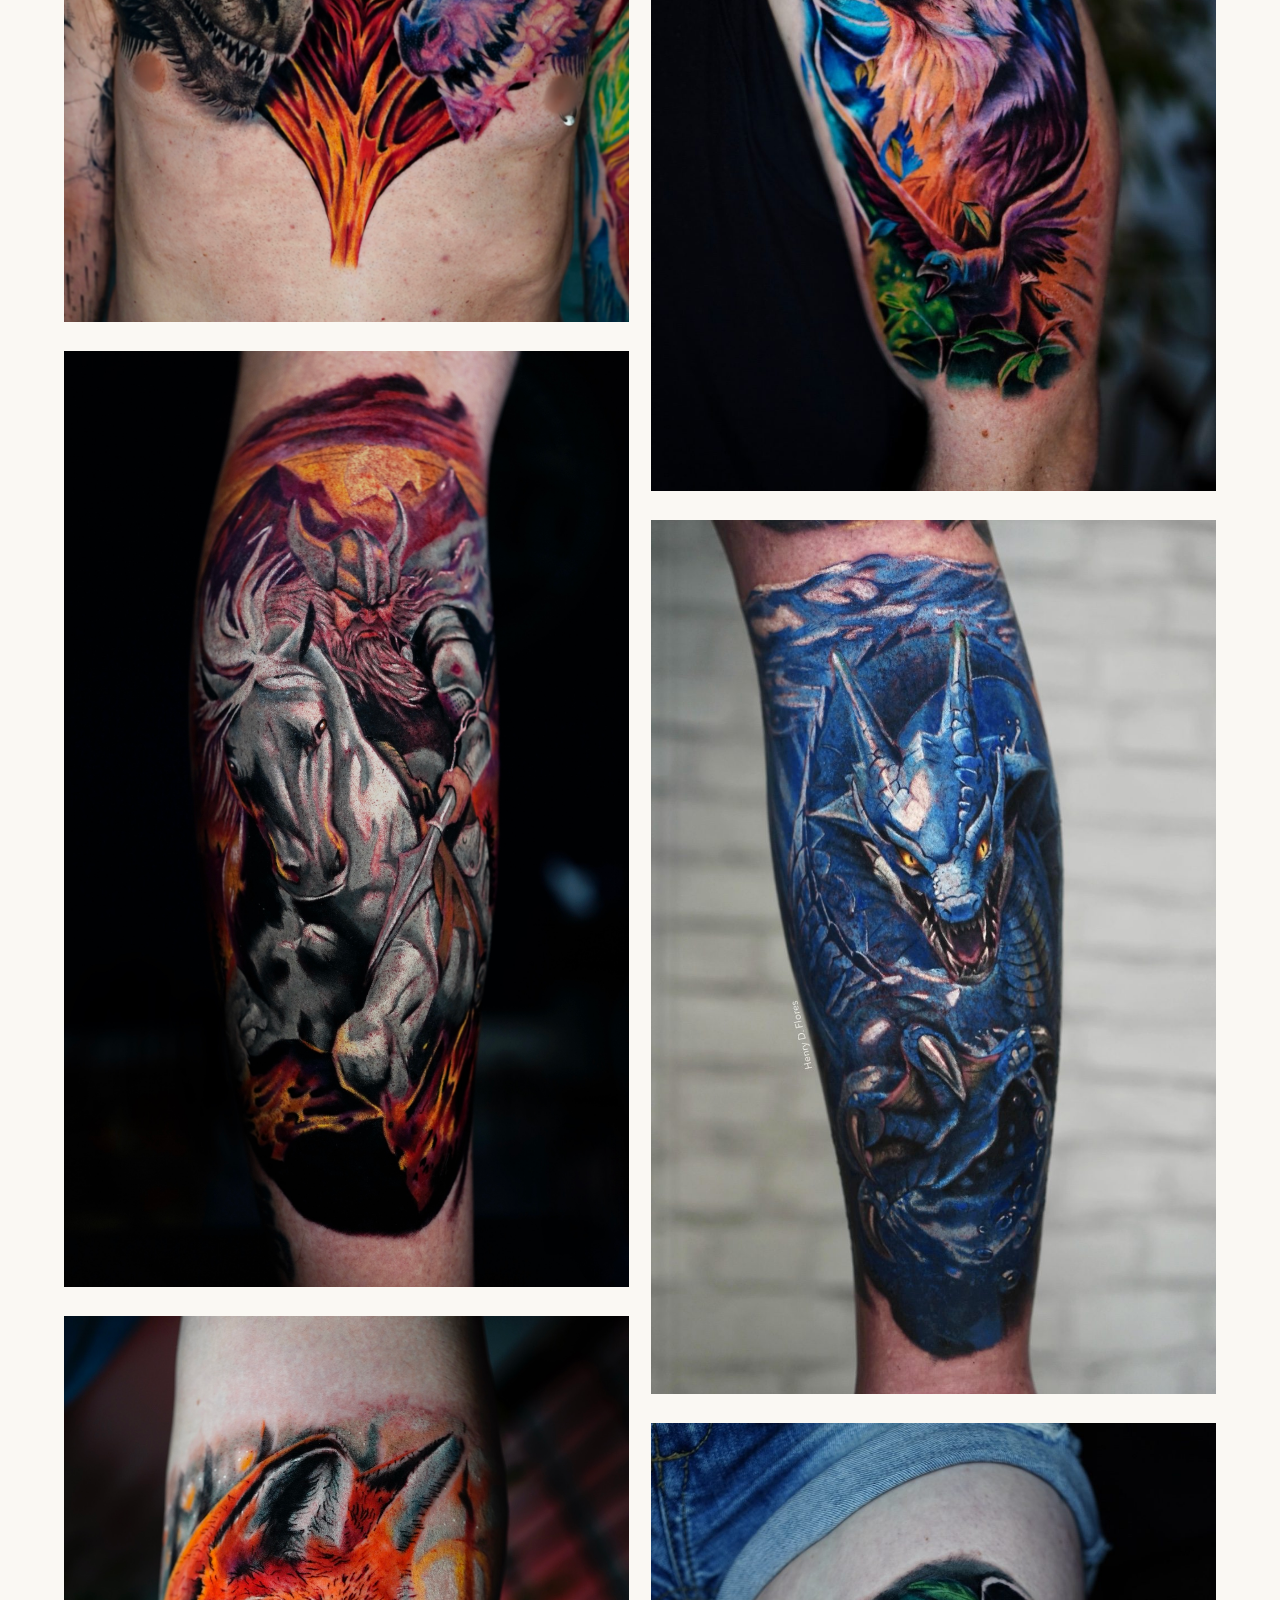
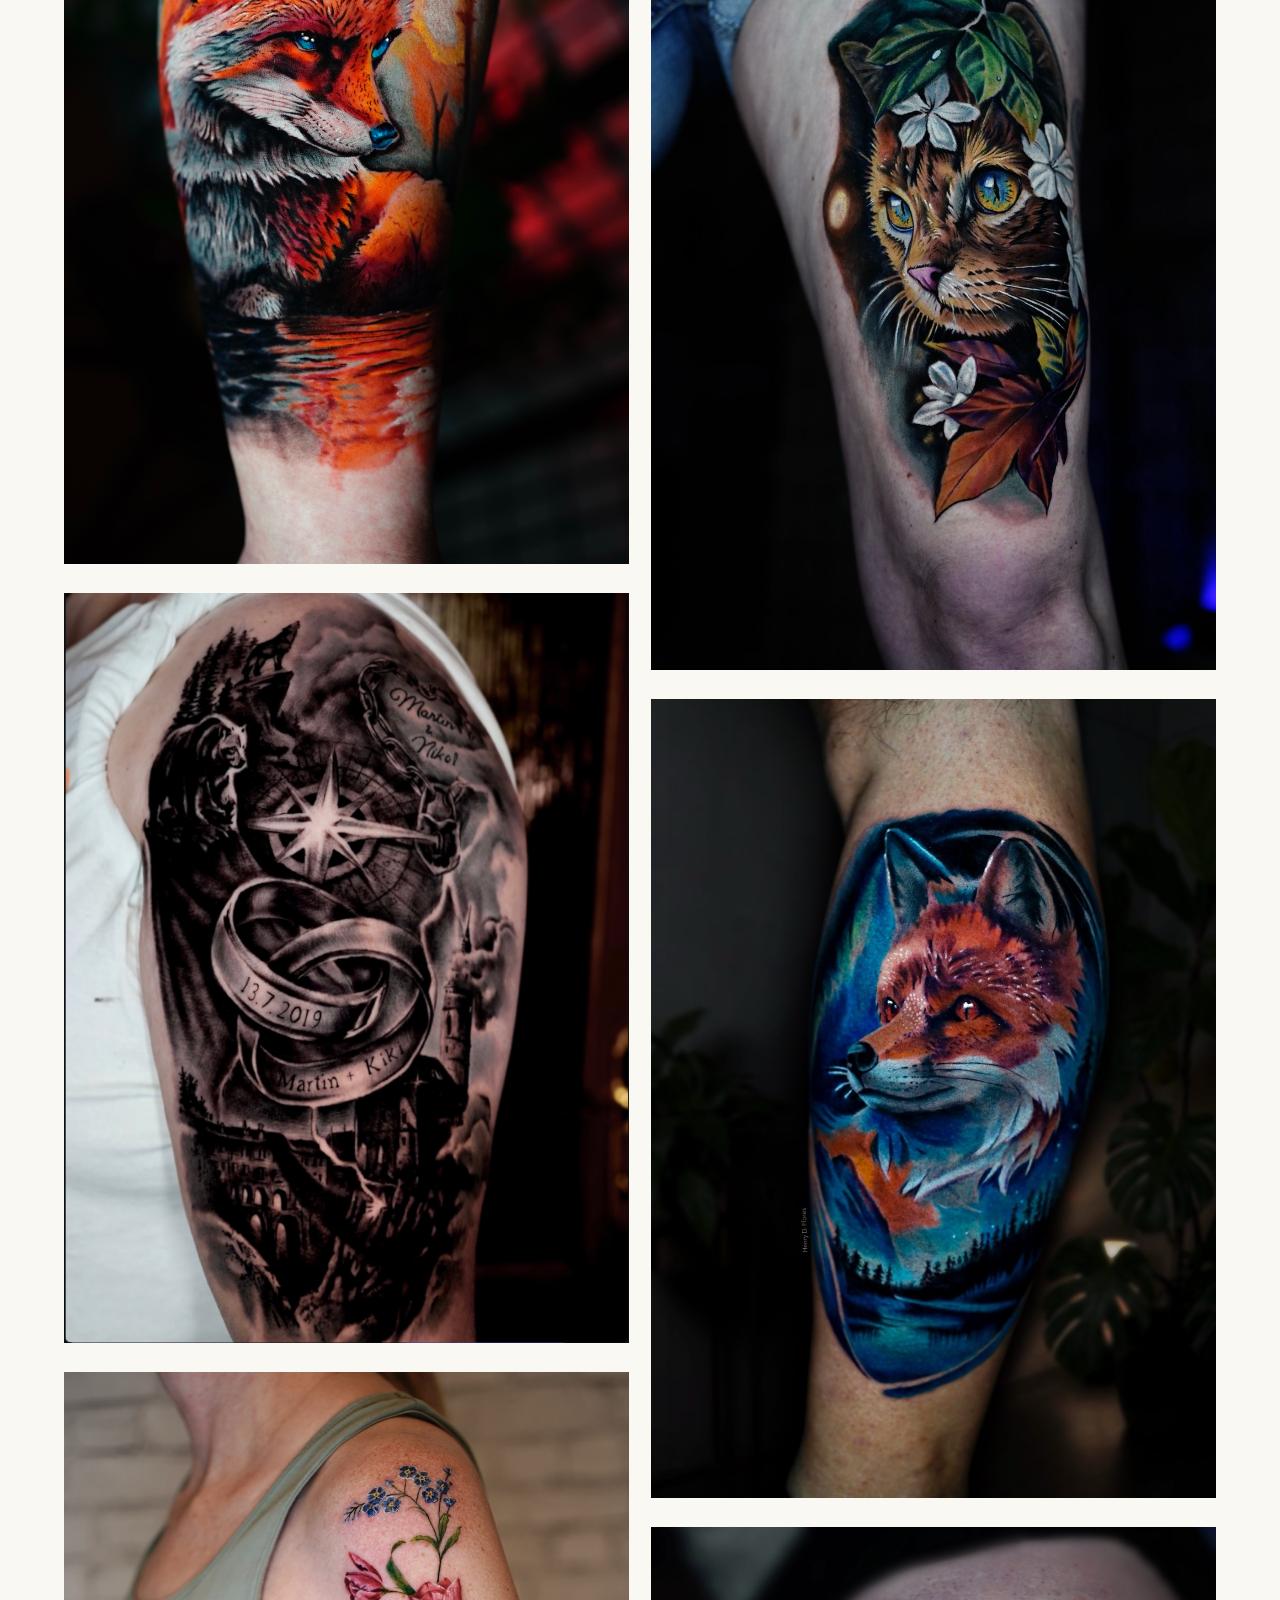
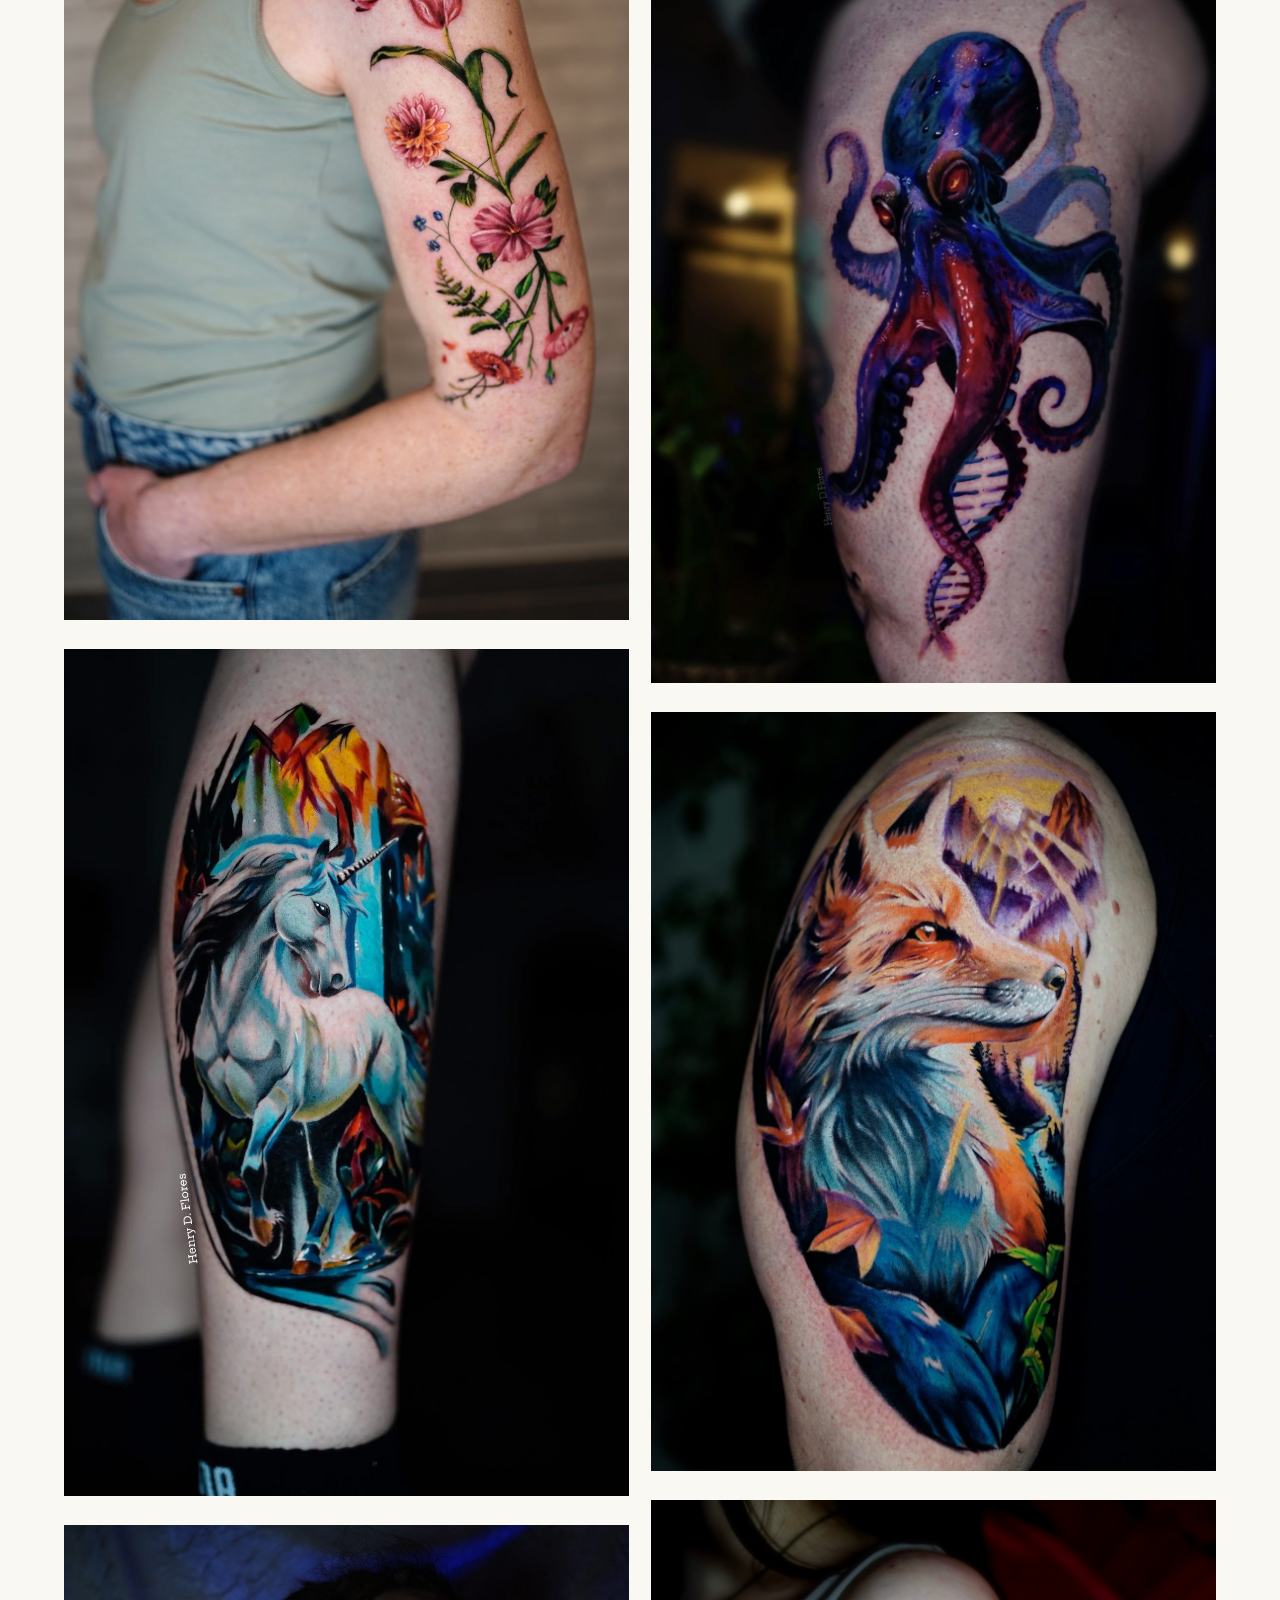
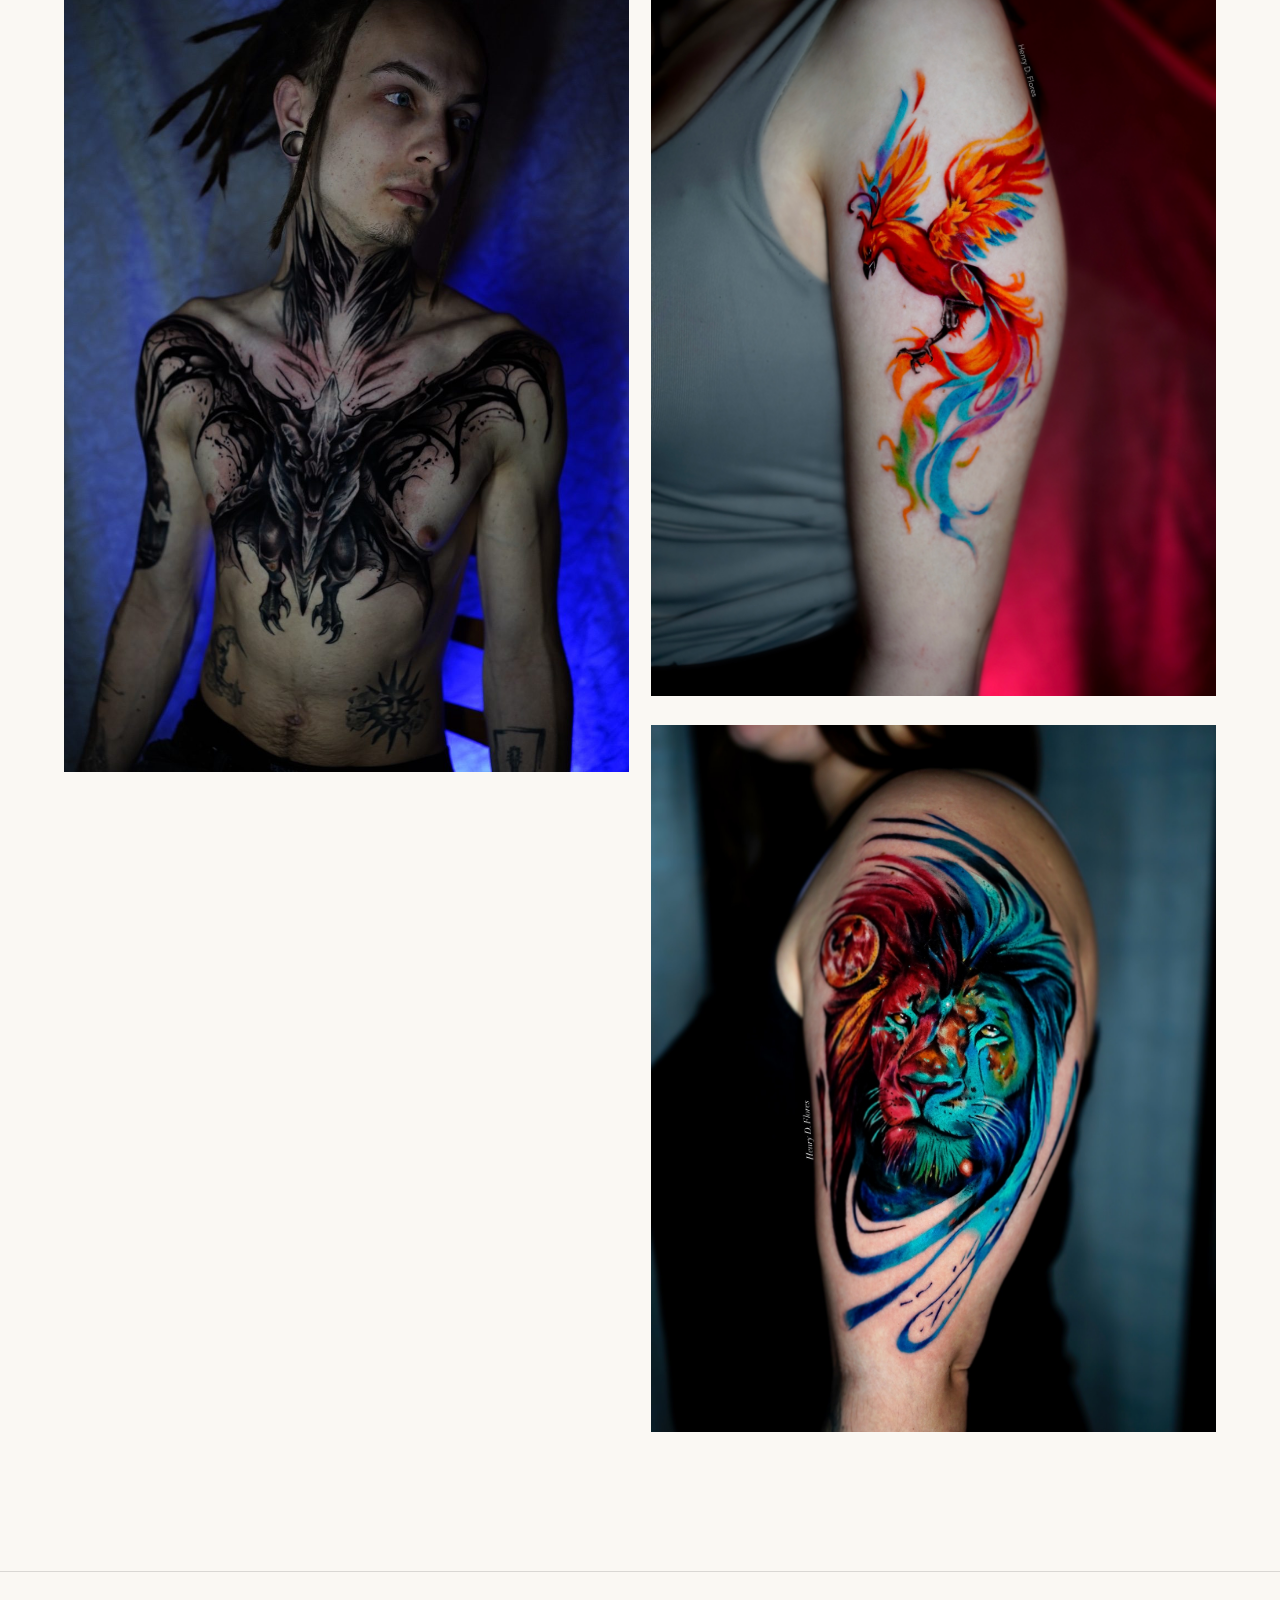
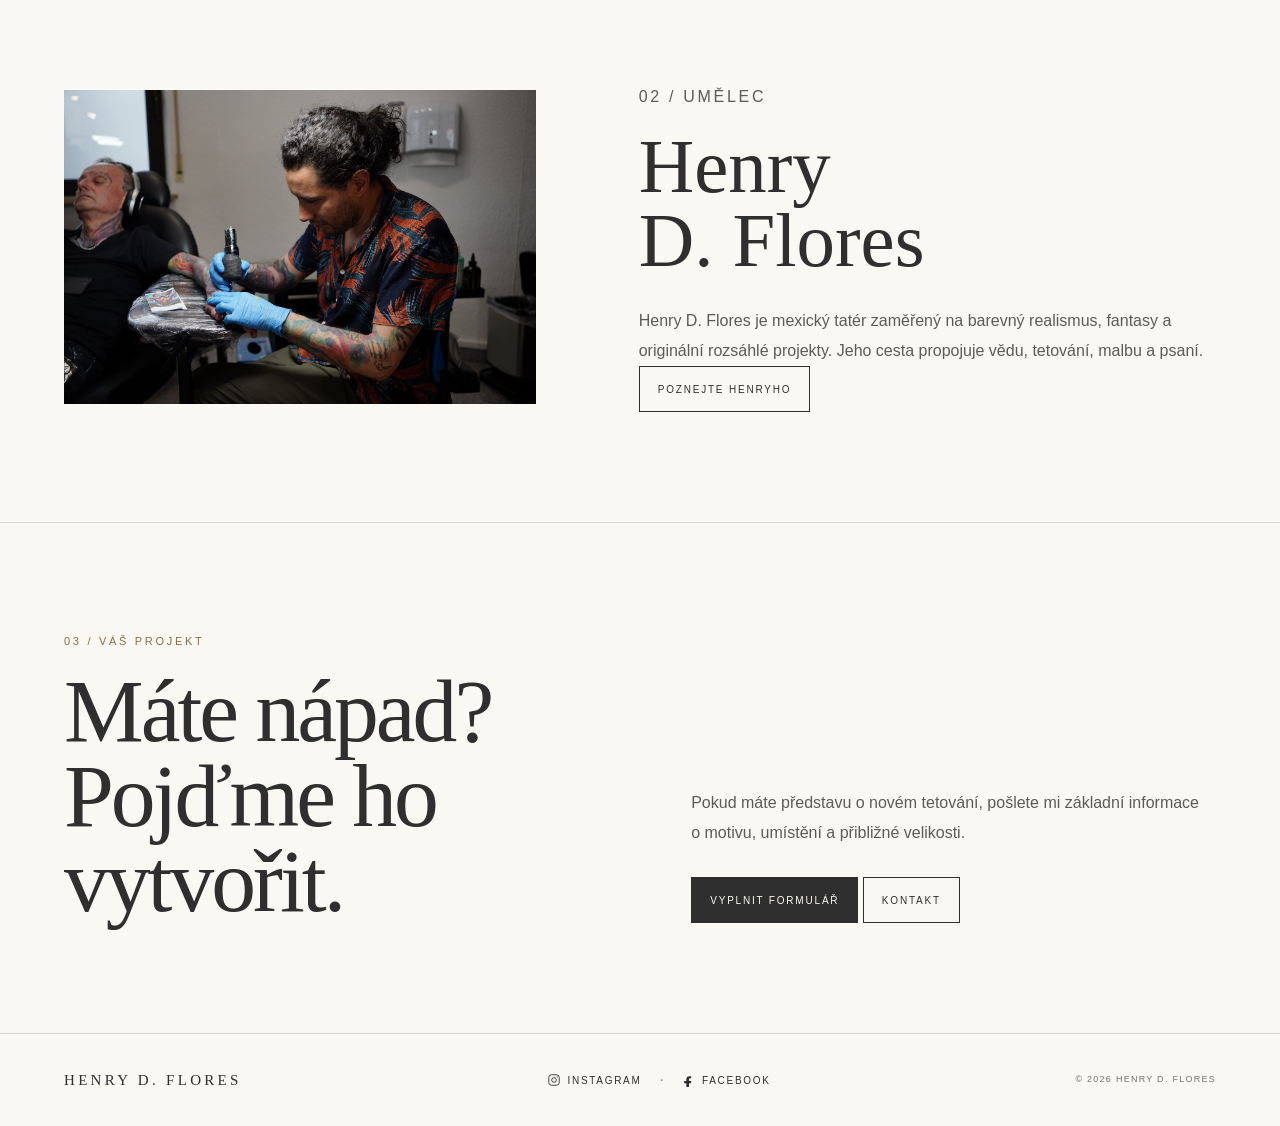
==== commit 8f2efa76: "Update index.html Improve homepage SEO metadata" ====
--- a/index.html
+++ b/index.html
@@ -6,23 +6,23 @@
   <meta charset="UTF-8">
 
   <meta
-    name="viewport"
-    content="width=device-width, initial-scale=1.0"
-  >
-
-  <title>
-    Henry D. Flores | Color Realism Tattoo Artist
-  </title>
-
-  <meta
-    name="description"
-    content="Henry D. Flores — tattoo artist specializing in color realism, fantasy and original tattoo projects in České Budějovice and Kirchheim unter Teck."
-  >
-
-  <meta
-    name="robots"
-    content="index, follow"
-  >
+  name="viewport"
+  content="width=device-width, initial-scale=1.0"
+>
+
+<title>Realistické tetování České Budějovice | Henry D. Flores</title>
+
+<meta
+  name="description"
+  content="Henry D. Flores nabízí originální barevné realistické tetování v Českých Budějovicích a Kirchheim unter Teck. Prohlédněte si portfolio a pošlete svůj projekt."
+>
+
+<meta
+  name="robots"
+  content="index, follow"
+>
+
+<link rel="canonical" href="https://henrydflores.com/">
 
   <link
     rel="stylesheet"
--- a/styles.css
+++ b/styles.css
@@ -47,7 +47,10 @@
   margin:auto;
 }
 
-/* NAVIGATION */
+
+/* ========================================
+   NAVIGATION
+======================================== */
 
 .nav{
   padding:24px 5vw;
@@ -103,7 +106,10 @@
   text-underline-offset:5px;
 }
 
-/* TYPOGRAPHY */
+
+/* ========================================
+   TYPOGRAPHY
+======================================== */
 
 .eyebrow{
   font-size:11px;
@@ -134,7 +140,10 @@
   margin-top:24px;
 }
 
-/* BUTTONS */
+
+/* ========================================
+   BUTTONS
+======================================== */
 
 .btn{
   display:inline-flex;
@@ -144,6 +153,7 @@
   padding:0 18px;
   border:1px solid var(--graphite);
   background:transparent;
+  color:var(--graphite);
   font-size:10px;
   letter-spacing:1.8px;
   text-transform:uppercase;
@@ -162,7 +172,10 @@
   margin-top:32px;
 }
 
-/* HOME */
+
+/* ========================================
+   LEGACY HOME
+======================================== */
 
 .hero{
   min-height:calc(100vh - 84px);
@@ -210,13 +223,19 @@
   margin-top:15px;
 }
 
-/* INTERNAL PAGES */
+
+/* ========================================
+   INTERNAL PAGES
+======================================== */
 
 .page-head{
   padding:90px 5vw 55px;
 }
 
-/* PORTFOLIO */
+
+/* ========================================
+   PORTFOLIO
+======================================== */
 
 .gallery{
   padding:0 5vw 100px;
@@ -231,7 +250,10 @@
   break-inside:avoid;
 }
 
-/* ARTIST */
+
+/* ========================================
+   ARTIST / BOOK / PROJECT / CONTACT
+======================================== */
 
 .artist,
 .book,
@@ -284,7 +306,10 @@
   margin-bottom:20px;
 }
 
-/* LIXTEO */
+
+/* ========================================
+   LIXTEO
+======================================== */
 
 .cover{
   min-height:620px;
@@ -311,7 +336,10 @@
   text-transform:uppercase;
 }
 
-/* PROJECT FORM */
+
+/* ========================================
+   PROJECT FORM
+======================================== */
 
 .project{
   grid-template-columns:.7fr 1.3fr;
@@ -355,7 +383,10 @@
   min-height:150px;
 }
 
-/* CONTACT */
+
+/* ========================================
+   CONTACT
+======================================== */
 
 .contact-card{
   border:1px solid var(--line);
@@ -366,21 +397,211 @@
   margin-top:18px;
 }
 
-/* FOOTER */
-
-footer{
+
+/* ========================================
+   MULTIPAGE HEADER FIX
+======================================== */
+
+.site-header{
+  width:100%;
   padding:24px 5vw;
+  display:flex;
+  justify-content:space-between;
+  align-items:center;
+  gap:28px;
+  border-bottom:1px solid var(--line);
+}
+
+.site-header > .nav{
+  width:auto;
+  padding:0;
+  position:static;
+  display:flex;
+  justify-content:flex-end;
+  align-items:center;
+  gap:28px;
+}
+
+.site-header > .nav > a{
+  font-size:10px;
+  letter-spacing:1.8px;
+  text-transform:uppercase;
+}
+
+
+/* ========================================
+   PORTFOLIO PAGE — ALTERNATIVE CLASSES
+======================================== */
+
+.page-hero{
+  max-width:1440px;
+  margin:0 auto;
+  padding:80px 5vw 55px;
+}
+
+.page-hero h1{
+  font-family:Georgia,"Times New Roman",serif;
+  font-size:clamp(54px,6vw,88px);
+  line-height:1;
+  font-weight:400;
+  letter-spacing:-2px;
+  margin-top:10px;
+}
+
+.page-hero p{
+  max-width:600px;
+  margin-top:22px;
+  font-size:15px;
+  line-height:1.8;
+  color:var(--muted);
+}
+
+.portfolio-gallery{
+  max-width:1440px;
+  margin:0 auto;
+  padding:0 5vw 100px;
+  column-count:2;
+  column-gap:22px;
+}
+
+.portfolio-item{
+  display:inline-block;
+  width:100%;
+  margin:0 0 22px;
+  break-inside:avoid;
+  overflow:hidden;
+}
+
+.portfolio-item img{
+  display:block;
+  width:100%;
+  height:auto;
+}
+
+.portfolio-cta{
+  max-width:1440px;
+  margin:0 auto;
+  padding:100px 5vw;
   border-top:1px solid var(--line);
+}
+
+.portfolio-cta h2{
+  margin-top:12px;
+  max-width:850px;
+  font-family:Georgia,"Times New Roman",serif;
+  font-size:clamp(42px,5vw,72px);
+  font-weight:400;
+  line-height:1.05;
+}
+
+.portfolio-cta p{
+  max-width:600px;
+  margin:25px 0 30px;
+  color:var(--muted);
+  font-size:16px;
+  line-height:1.8;
+}
+
+
+/* ========================================
+   FOOTER — ÚNICA VERSIÓN
+======================================== */
+
+.site-footer{
+  width:100%;
+  padding:34px 5vw;
+  border-top:1px solid var(--line);
+  background:var(--ivory);
+}
+
+.footer-inner{
+  width:100%;
+  max-width:1400px;
+  margin:0 auto;
+
   display:flex;
   justify-content:space-between;
-  gap:20px;
-  flex-wrap:wrap;
+  align-items:center;
+
+  gap:30px;
+}
+
+.footer-name{
+  font-family:Georgia,"Times New Roman",serif;
+  font-size:15px;
+  letter-spacing:.22em;
+  color:var(--graphite);
+  white-space:nowrap;
+}
+
+.footer-social{
+  display:flex;
+  align-items:center;
+  justify-content:center;
+  gap:14px;
+}
+
+.footer-social a{
+  display:inline-flex;
+  align-items:center;
+  gap:7px;
+
+  color:var(--graphite);
+  text-decoration:none;
+
   font-size:10px;
-  letter-spacing:1.4px;
-  text-transform:uppercase;
-}
-
-/* TABLET */
+  letter-spacing:.17em;
+
+  transition:opacity .2s ease;
+}
+
+.footer-social a:hover{
+  opacity:.55;
+}
+
+.social-separator{
+  color:#A28A6D;
+  margin:0 4px;
+}
+
+
+/* SVG ICONS ONLY */
+
+.social-icon{
+  width:14px;
+  height:14px;
+
+  fill:none;
+  stroke:currentColor;
+  stroke-width:1.5;
+
+  flex:0 0 auto;
+}
+
+.social-icon .social-dot{
+  fill:currentColor;
+  stroke:none;
+}
+
+.facebook-icon{
+  width:13px;
+  height:13px;
+
+  fill:currentColor;
+  stroke:none;
+}
+
+.footer-copy{
+  font-size:9px;
+  letter-spacing:.14em;
+  color:#77736D;
+  white-space:nowrap;
+}
+
+
+/* ========================================
+   TABLET
+======================================== */
 
 @media(max-width:900px){
 
@@ -404,9 +625,21 @@
   .cards{
     grid-template-columns:1fr;
   }
-}
-
-/* MOBILE */
+
+  .site-header{
+    align-items:flex-start;
+  }
+
+  .site-header > .nav{
+    flex-wrap:wrap;
+  }
+
+}
+
+
+/* ========================================
+   MOBILE
+======================================== */
 
 @media(max-width:700px){
 
@@ -450,134 +683,9 @@
   .artist-photo img{
     min-height:500px;
   }
-}
-/* =========================
-   MULTIPAGE HEADER FIX
-========================= */
-
-.site-header{
-  width:100%;
-  padding:24px 5vw;
-  display:flex;
-  justify-content:space-between;
-  align-items:center;
-  gap:28px;
-  border-bottom:1px solid var(--line);
-}
-
-.site-header > .nav{
-  width:auto;
-  padding:0;
-  position:static;
-  display:flex;
-  justify-content:flex-end;
-  align-items:center;
-  gap:28px;
-}
-
-.site-header > .nav > a{
-  font-size:10px;
-  letter-spacing:1.8px;
-  text-transform:uppercase;
-}
-
-
-/* =========================
-   PORTFOLIO PAGE
-========================= */
-
-.page-hero{
-  max-width:1440px;
-  margin:0 auto;
-  padding:80px 5vw 55px;
-}
-
-.page-hero h1{
-  font-family:Georgia,"Times New Roman",serif;
-  font-size:clamp(54px,6vw,88px);
-  line-height:1;
-  font-weight:400;
-  letter-spacing:-2px;
-  margin-top:10px;
-}
-
-.page-hero p{
-  max-width:600px;
-  margin-top:22px;
-  font-size:15px;
-  line-height:1.8;
-  color:var(--muted);
-}
-
-
-/* Portfolio masonry */
-
-.portfolio-gallery{
-  max-width:1440px;
-  margin:0 auto;
-  padding:0 5vw 100px;
-  column-count:2;
-  column-gap:22px;
-}
-
-.portfolio-item{
-  display:inline-block;
-  width:100%;
-  margin:0 0 22px;
-  break-inside:avoid;
-  overflow:hidden;
-}
-
-.portfolio-item img{
-  display:block;
-  width:100%;
-  height:auto;
-}
-
-
-/* Bottom call to action */
-
-.portfolio-cta{
-  max-width:1440px;
-  margin:0 auto;
-  padding:100px 5vw;
-  border-top:1px solid var(--line);
-}
-
-.portfolio-cta h2{
-  margin-top:12px;
-  max-width:850px;
-  font-family:Georgia,"Times New Roman",serif;
-  font-size:clamp(42px,5vw,72px);
-  font-weight:400;
-  line-height:1.05;
-}
-
-.portfolio-cta p{
-  max-width:600px;
-  margin:25px 0 30px;
-  color:var(--muted);
-  font-size:16px;
-  line-height:1.8;
-}
-
-
-/* TABLET / MOBILE */
-
-@media(max-width:900px){
-
-  .site-header{
-    align-items:flex-start;
-  }
-
-  .site-header > .nav{
-    flex-wrap:wrap;
-  }
-
-}
-
-
-@media(max-width:700px){
+
+
+  /* PORTFOLIO */
 
   .site-header{
     padding:20px 22px;
@@ -605,358 +713,151 @@
     padding:75px 22px;
   }
 
-}
-/* ==========================================
-   MOBILE OPTIMIZATION — HOME
-   ========================================== */
-
-@media (max-width: 700px) {
-
-  /* PORTADA */
-  .home-hero {
-    min-height: auto;
-    display: grid;
-    grid-template-columns: 1fr;
-    gap: 32px;
-    padding: 70px 20px 45px;
-  }
-
-  .home-copy {
-    max-width: 100%;
-  }
-
-  /* Texto pequeño superior */
-  .home-copy .eyebrow {
-    margin-bottom: 20px;
-    font-size: 10px;
-    letter-spacing: 2.2px;
-  }
-
-  /* Título principal */
-  .home-title {
-    font-size: clamp(58px, 17vw, 78px);
-    line-height: 0.88;
-    letter-spacing: -2px;
-    margin: 0;
-  }
-
-  /* Descripción */
-  .home-subtitle {
-    margin-top: 26px;
-    max-width: 100%;
-    font-size: 15px;
-    line-height: 1.65;
-  }
-
-  /* Categorías */
-  .home-tags {
-    display: flex;
-    flex-wrap: wrap;
-    gap: 15px 24px;
-    margin-top: 25px;
-  }
-
-  .home-tags span {
-    font-size: 9px;
-    letter-spacing: 1.6px;
-    padding-bottom: 5px;
-  }
-
-  /* Botones */
-  .home-actions {
-    display: grid;
-    grid-template-columns: 1fr 1fr;
-    gap: 10px;
-    margin-top: 28px;
-  }
-
-  .home-actions .btn {
-    width: 100%;
-    min-height: 52px;
-    padding: 16px 10px;
-    display: flex;
-    align-items: center;
-    justify-content: center;
-    text-align: center;
-    font-size: 9px;
-    letter-spacing: 1.3px;
-    box-sizing: border-box;
-  }
-
-  /* Fotografía protagonista */
-  .home-image {
-    width: 100%;
-    height: auto;
-    min-height: 0;
-    overflow: hidden;
-  }
-
-  .home-image img {
-    display: block;
-    width: 100%;
-    height: auto;
-    object-fit: contain;
-  }
-
-}
-/* =========================
-   FOOTER
-   ========================= */
-
-.site-footer {
-  width: 100%;
-  border-top: 1px solid #ddd8cf;
-  background: #faf8f3;
-  padding: 42px 5vw;
-}
-
-.footer-inner {
-  max-width: 1400px;
-  margin: 0 auto;
-  display: flex;
-  align-items: center;
-  justify-content: space-between;
-  gap: 30px;
-}
-
-.footer-name {
-  font-family: Georgia, "Times New Roman", serif;
-  font-size: 15px;
-  letter-spacing: 0.22em;
-  color: #2d2d2d;
-  white-space: nowrap;
-}
-
-.footer-social {
-  display: flex;
-  align-items: center;
-  justify-content: center;
-  gap: 14px;
-  font-size: 11px;
-  letter-spacing: 0.2em;
-}
-
-.footer-social a {
-  color: #2d2d2d;
-  text-decoration: none;
-  transition: opacity 0.2s ease;
-}
-
-.footer-social a:hover {
-  opacity: 0.55;
-}
-
-.footer-social span {
-  color: #a28a6d;
-}
-
-.footer-copy {
-  font-size: 10px;
-  letter-spacing: 0.14em;
-  color: #77736d;
-  white-space: nowrap;
-}
-
-
-/* =========================
-   FOOTER — MOBILE
-   ========================= */
-
-@media (max-width: 700px) {
-
-  .site-footer {
-    padding: 36px 24px;
-  }
-
-  .footer-inner {
-    flex-direction: column;
-    justify-content: center;
-    text-align: center;
-    gap: 20px;
-  }
-
-  .footer-name {
-    font-size: 14px;
-  }
-
-  .footer-social {
-    font-size: 11px;
-    gap: 12px;
-  }
-
-  .footer-copy {
-    font-size: 9px;
-  }
-}
-/* =========================================
-   FOOTER FINAL — SOCIAL ICONS + CLEANUP
-   ========================================= */
-
-/* Oculta cualquier footer antiguo y conserva site-footer */
-body > footer:not(.site-footer) {
-  display: none !important;
-}
-
-/* Footer principal */
-.site-footer {
-  width: 100%;
-  border-top: 1px solid #ddd8cf;
-  background: #faf8f3;
-  padding: 34px 5%;
-  box-sizing: border-box;
-}
-
-.footer-inner {
-  max-width: 1400px;
-  margin: 0 auto;
-  display: flex;
-  align-items: center;
-  justify-content: space-between;
-  gap: 30px;
-}
-
-.footer-name {
-  font-family: Georgia, "Times New Roman", serif;
-  font-size: 15px;
-  letter-spacing: 0.22em;
-  color: #292929;
-  white-space: nowrap;
-}
-
-.footer-social {
-  display: flex;
-  align-items: center;
-  gap: 15px;
-}
-
-.footer-social a {
-  display: inline-flex;
-  align-items: center;
-  gap: 7px;
-  color: #292929;
-  text-decoration: none;
-  font-size: 10px;
-  letter-spacing: 0.17em;
-  transition: opacity 0.2s ease;
-}
-
-.footer-social a:hover {
-  opacity: 0.55;
-}
-
-/* Instagram */
-.footer-social a[href*="instagram"]::before {
-  content: "";
-  width: 14px;
-  height: 14px;
-  display: inline-block;
-
-  background-color: currentColor;
-
-  -webkit-mask:
-    url("data:image/svg+xml,%3Csvg xmlns='http://www.w3.org/2000/svg' viewBox='0 0 24 24'%3E%3Cpath fill='black' d='M7 2h10a5 5 0 0 1 5 5v10a5 5 0 0 1-5 5H7a5 5 0 0 1-5-5V7a5 5 0 0 1 5-5zm0 2a3 3 0 0 0-3 3v10a3 3 0 0 0 3 3h10a3 3 0 0 0 3-3V7a3 3 0 0 0-3-3H7zm5 3a5 5 0 1 1 0 10 5 5 0 0 1 0-10zm0 2a3 3 0 1 0 0 6 3 3 0 0 0 0-6zm5.5-3.2a1.2 1.2 0 1 1 0 2.4 1.2 1.2 0 0 1 0-2.4z'/%3E%3C/svg%3E")
-    center / contain no-repeat;
-
-  mask:
-    url("data:image/svg+xml,%3Csvg xmlns='http://www.w3.org/2000/svg' viewBox='0 0 24 24'%3E%3Cpath fill='black' d='M7 2h10a5 5 0 0 1 5 5v10a5 5 0 0 1-5 5H7a5 5 0 0 1-5-5V7a5 5 0 0 1 5-5zm0 2a3 3 0 0 0-3 3v10a3 3 0 0 0 3 3h10a3 3 0 0 0 3-3V7a3 3 0 0 0-3-3H7zm5 3a5 5 0 1 1 0 10 5 5 0 0 1 0-10zm0 2a3 3 0 1 0 0 6 3 3 0 0 0 0-6zm5.5-3.2a1.2 1.2 0 1 1 0 2.4 1.2 1.2 0 0 1 0-2.4z'/%3E%3C/svg%3E")
-    center / contain no-repeat;
-}
-
-/* Facebook */
-.footer-social a[href*="facebook"]::before {
-  content: "";
-  width: 14px;
-  height: 14px;
-  display: inline-block;
-
-  background-color: currentColor;
-
-  -webkit-mask:
-    url("data:image/svg+xml,%3Csvg xmlns='http://www.w3.org/2000/svg' viewBox='0 0 24 24'%3E%3Cpath fill='black' d='M13.5 22v-9h3l.5-3h-3.5V8.1c0-.9.3-1.6 1.7-1.6H17V3.8c-.3 0-1.4-.1-2.6-.1-2.6 0-4.4 1.6-4.4 4.5V10H7v3h3v9h3.5z'/%3E%3C/svg%3E")
-    center / contain no-repeat;
-
-  mask:
-    url("data:image/svg+xml,%3Csvg xmlns='http://www.w3.org/2000/svg' viewBox='0 0 24 24'%3E%3Cpath fill='black' d='M13.5 22v-9h3l.5-3h-3.5V8.1c0-.9.3-1.6 1.7-1.6H17V3.8c-.3 0-1.4-.1-2.6-.1-2.6 0-4.4 1.6-4.4 4.5V10H7v3h3v9h3.5z'/%3E%3C/svg%3E")
-    center / contain no-repeat;
-}
-
-.footer-copy {
-  font-size: 9px;
-  letter-spacing: 0.14em;
-  color: #77736d;
-  white-space: nowrap;
-}
-
-
-/* =========================================
-   FOOTER — MOBILE
-   ========================================= */
-
-@media (max-width: 700px) {
-
-  .site-footer {
-    padding: 30px 22px;
-  }
-
-  .footer-inner {
-    flex-direction: column;
-    justify-content: center;
-    align-items: center;
-    text-align: center;
-    gap: 18px;
-  }
-
-  .footer-name {
-    font-size: 13px;
-  }
-
-  .footer-social {
-    gap: 14px;
-  }
-
-  .footer-social a {
-    font-size: 10px;
-    gap: 6px;
-  }
-
-  .footer-social a::before {
-    width: 13px !important;
-    height: 13px !important;
-  }
-
-  .footer-copy {
-    font-size: 8px;
-  }
-}
-/* SOCIAL ICONS — FOOTER */
-
-.footer-social a {
-  display: inline-flex;
-  align-items: center;
-  gap: 7px;
-}
-
-.social-icon {
-  width: 14px;
-  height: 14px;
-  fill: none;
-  stroke: currentColor;
-  stroke-width: 1.5;
-  flex-shrink: 0;
-}
-
-.social-icon .social-dot {
-  fill: currentColor;
-  stroke: none;
-}
-
-.facebook-icon {
-  fill: currentColor;
-  stroke: none;
-  width: 13px;
-  height: 13px;
-}
-
-.social-separator {
-  margin: 0 4px;
-}
+
+  /* HOME */
+
+  .home-hero{
+    display:flex;
+    flex-direction:column;
+    gap:0;
+
+    min-height:auto;
+
+    padding:42px 20px;
+  }
+
+  .hero-left{
+    display:contents;
+  }
+
+  .home-copy{
+    order:1;
+    width:100%;
+    max-width:none;
+  }
+
+  .home-image{
+    order:2;
+
+    width:100%;
+    height:auto;
+    min-height:0;
+
+    margin-top:30px;
+    overflow:hidden;
+  }
+
+  .home-image img{
+    display:block;
+    width:100%;
+    height:auto;
+    object-fit:contain;
+  }
+
+  .hero-actions{
+    order:3;
+
+    width:100%;
+    margin-top:18px;
+
+    display:grid;
+    grid-template-columns:1fr;
+    gap:10px;
+  }
+
+  .home-copy .eyebrow{
+    margin-bottom:18px;
+    font-size:10px;
+    letter-spacing:2.1px;
+  }
+
+  .home-title{
+    font-size:clamp(56px,16.5vw,76px);
+    line-height:.88;
+    letter-spacing:-2px;
+  }
+
+  .home-subtitle{
+    max-width:none;
+    margin-top:24px;
+    font-size:15px;
+    line-height:1.65;
+  }
+
+  .home-tags{
+    display:flex;
+    flex-wrap:wrap;
+
+    margin-top:25px;
+
+    gap:14px 23px;
+  }
+
+  .home-tags span{
+    font-size:9px;
+    letter-spacing:1.5px;
+
+    padding-bottom:5px;
+  }
+
+  .hero-actions .btn{
+    width:100%;
+    min-height:54px;
+
+    padding:16px;
+
+    display:flex;
+    align-items:center;
+    justify-content:center;
+
+    text-align:center;
+
+    font-size:9px;
+    letter-spacing:1.4px;
+  }
+
+
+  /* FOOTER */
+
+  .site-footer{
+    padding:30px 22px;
+  }
+
+  .footer-inner{
+    flex-direction:column;
+    justify-content:center;
+    align-items:center;
+
+    text-align:center;
+
+    gap:18px;
+  }
+
+  .footer-name{
+    font-size:13px;
+  }
+
+  .footer-social{
+    gap:12px;
+  }
+
+  .footer-social a{
+    font-size:10px;
+    gap:6px;
+  }
+
+  .social-icon{
+    width:13px;
+    height:13px;
+  }
+
+  .facebook-icon{
+    width:12px;
+    height:12px;
+  }
+
+  .footer-copy{
+    font-size:8px;
+  }
+
+}
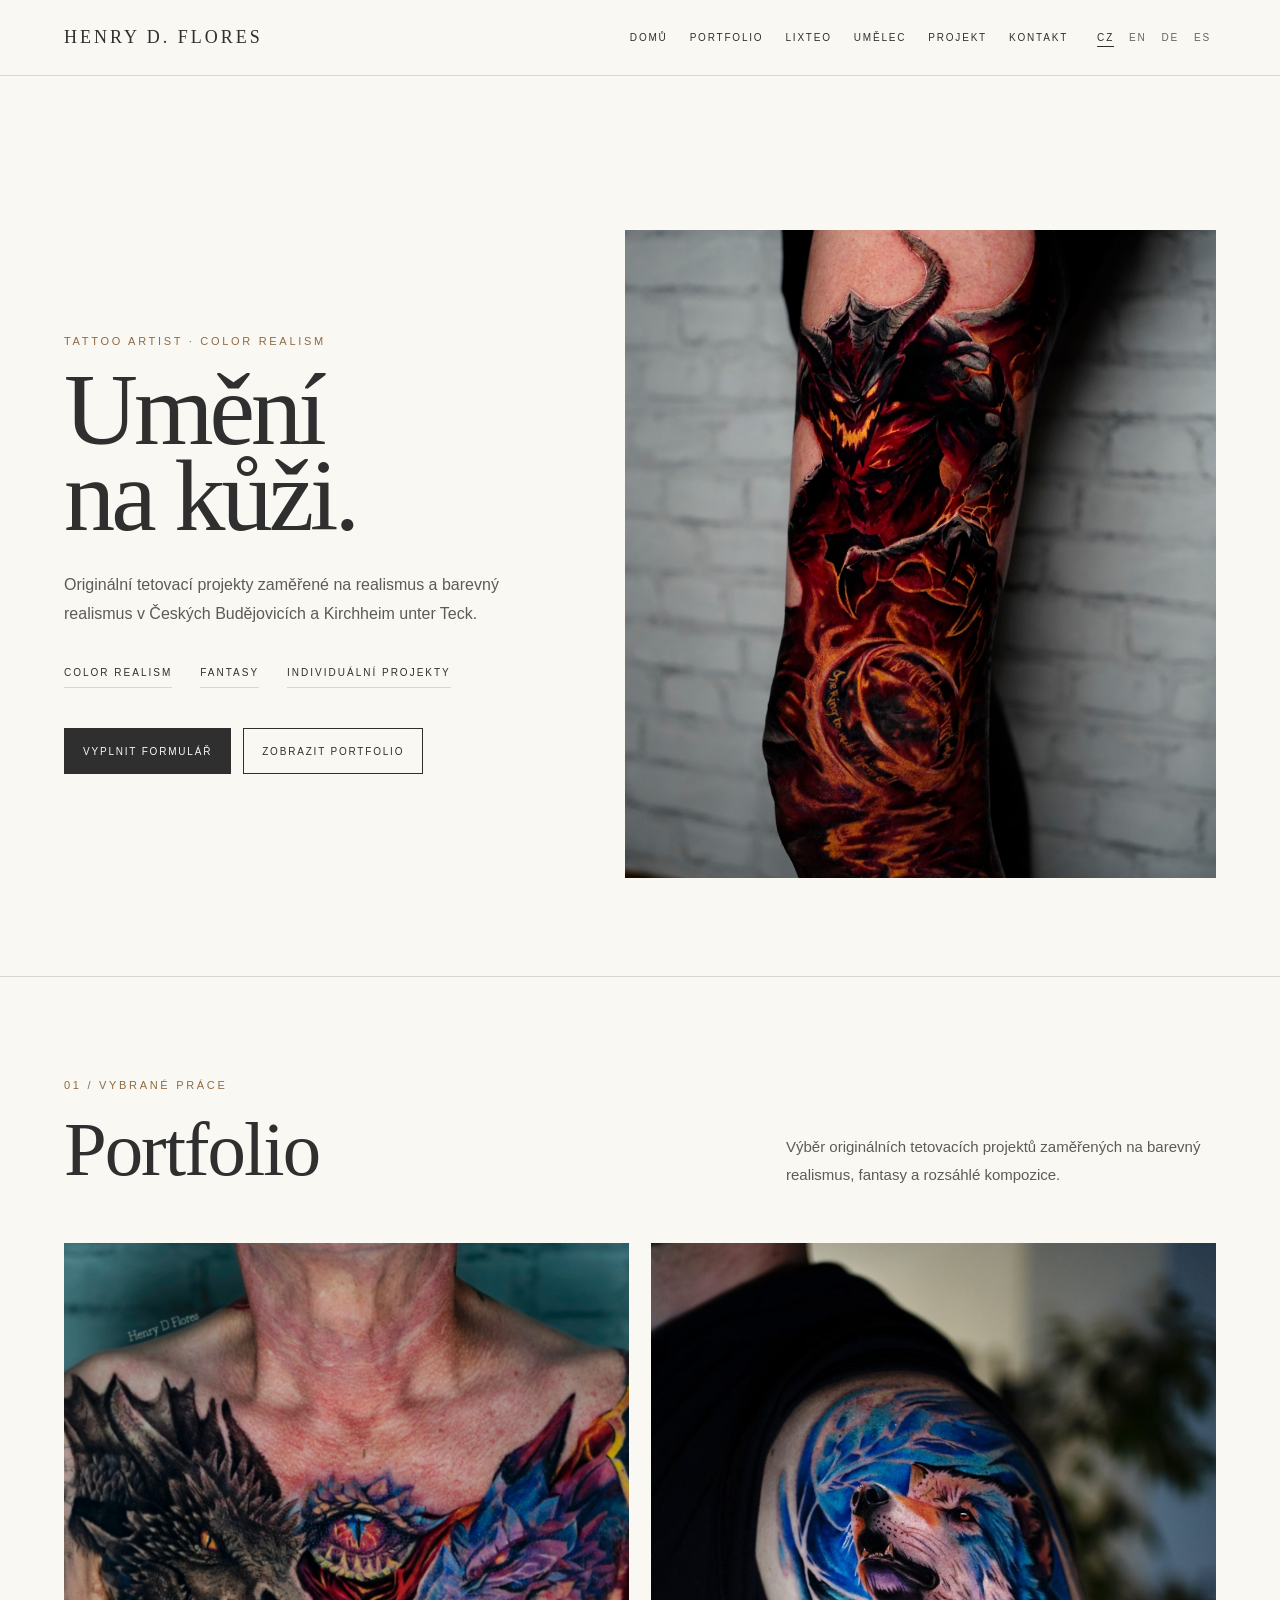
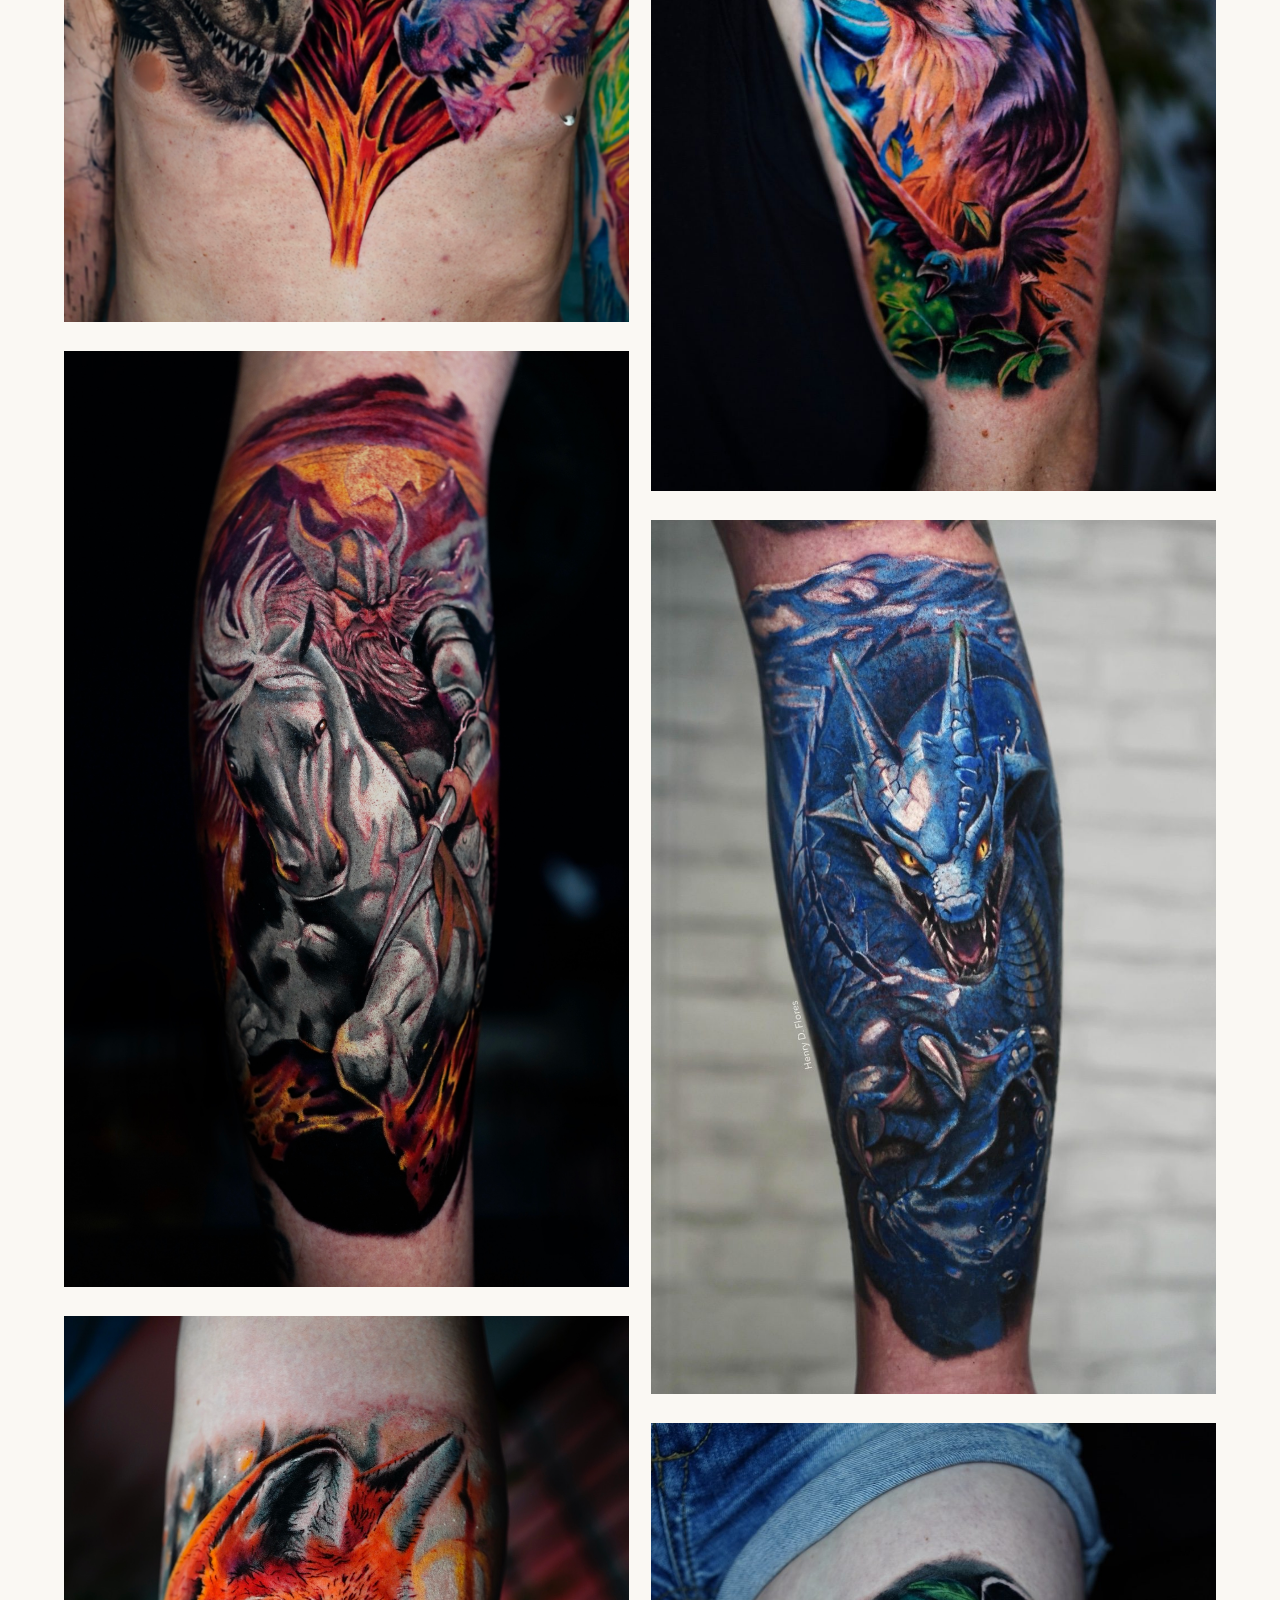
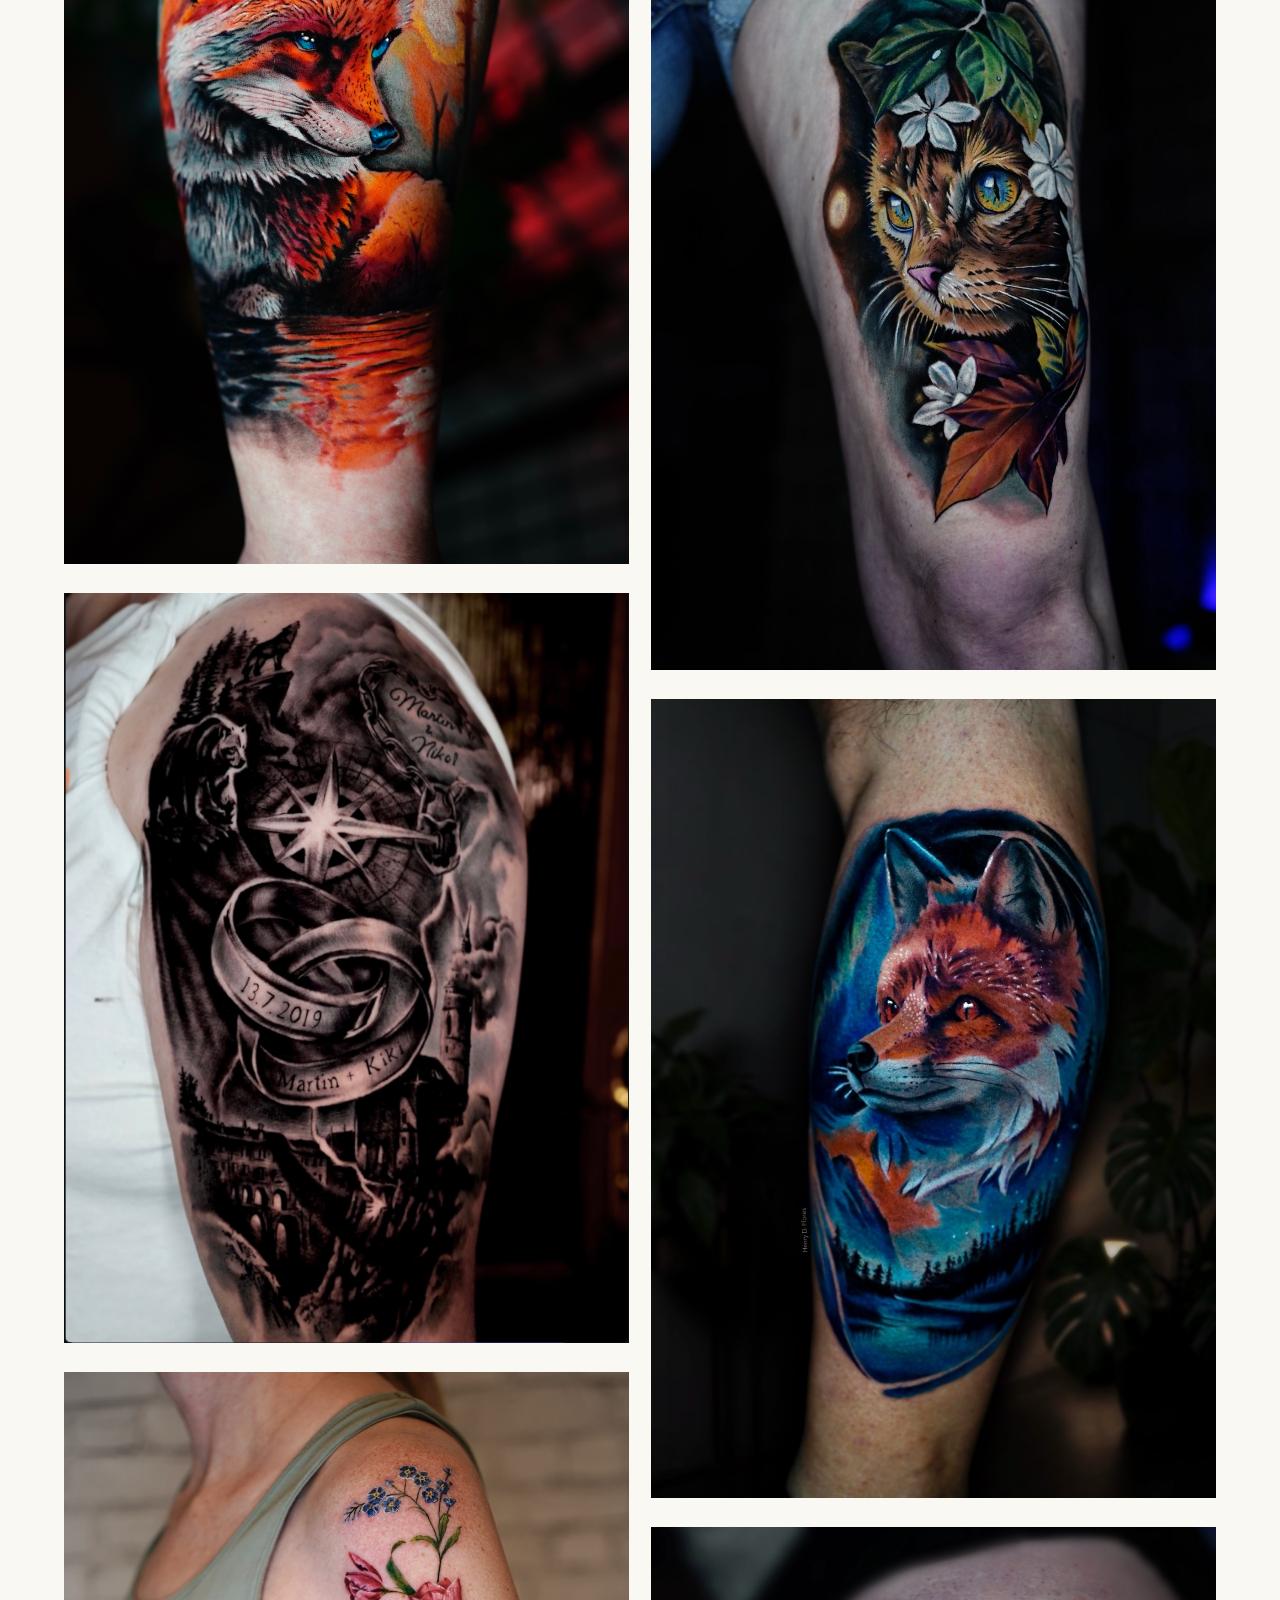
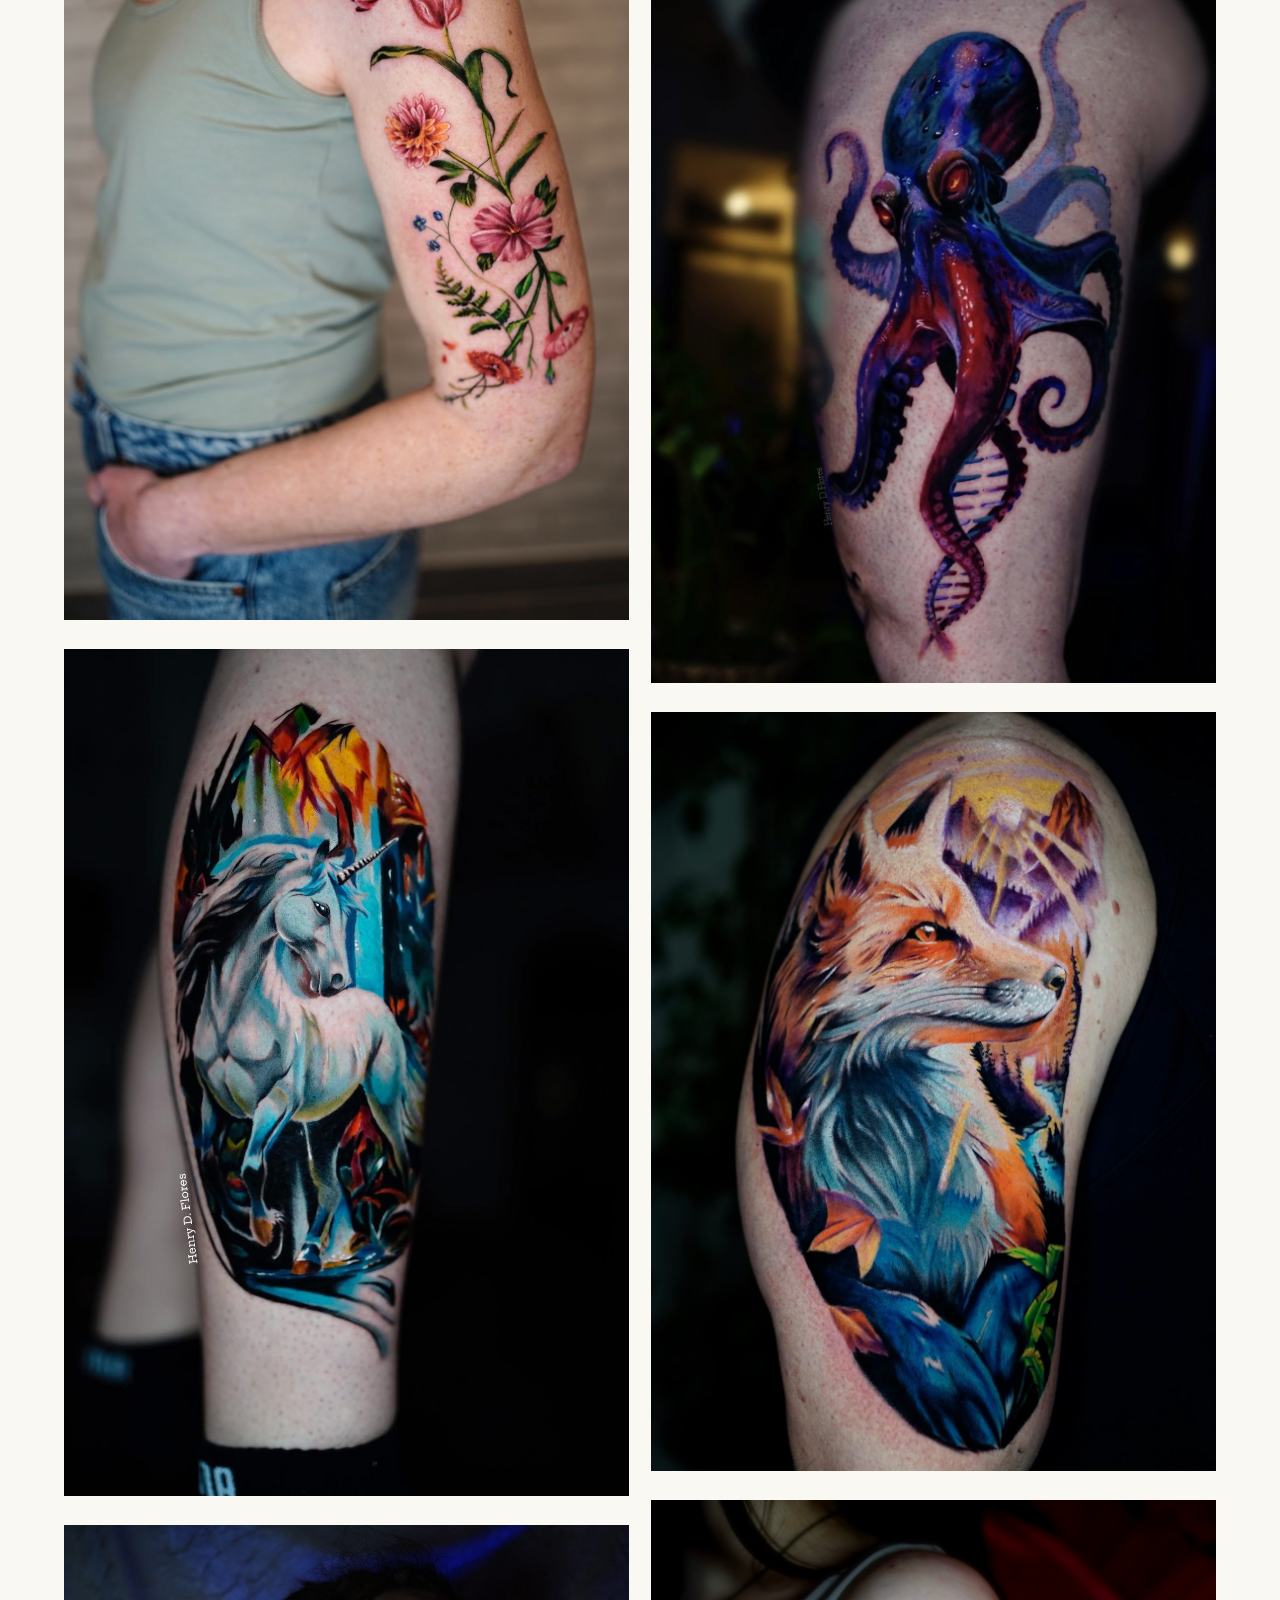
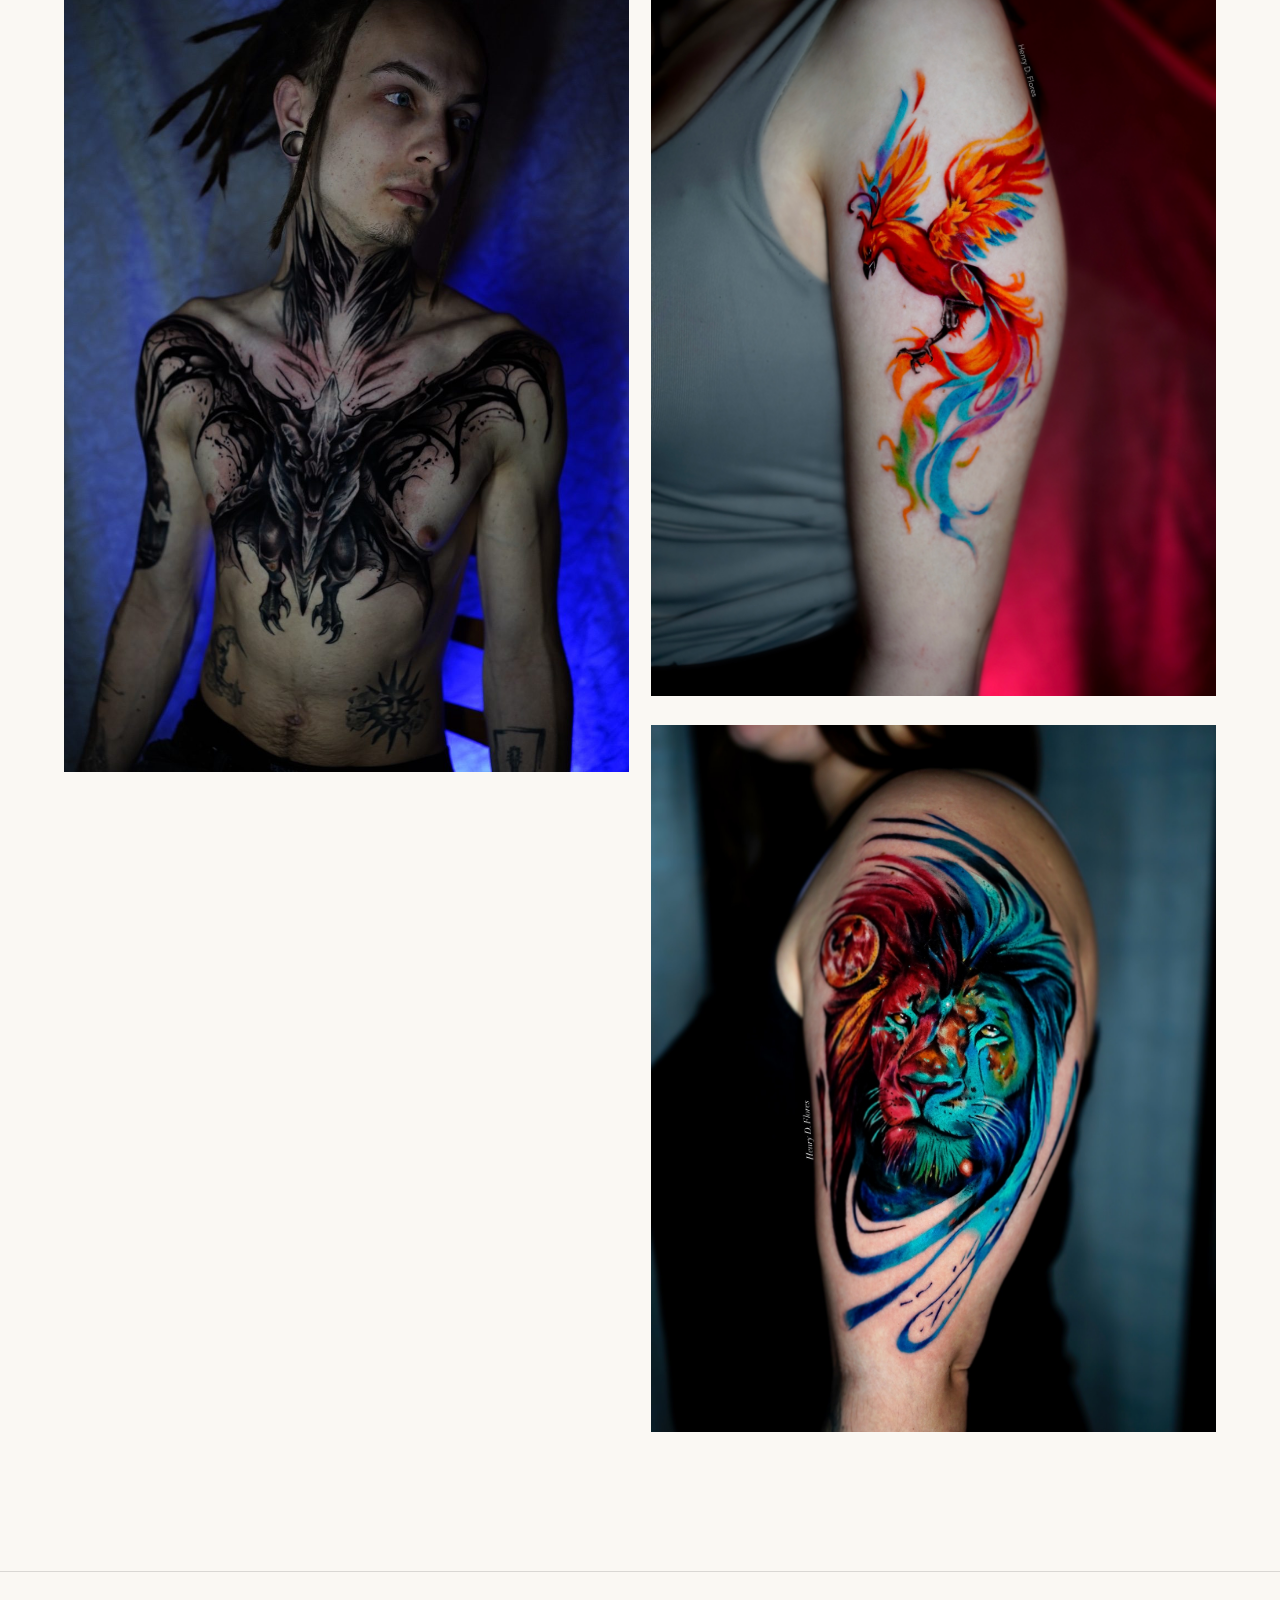
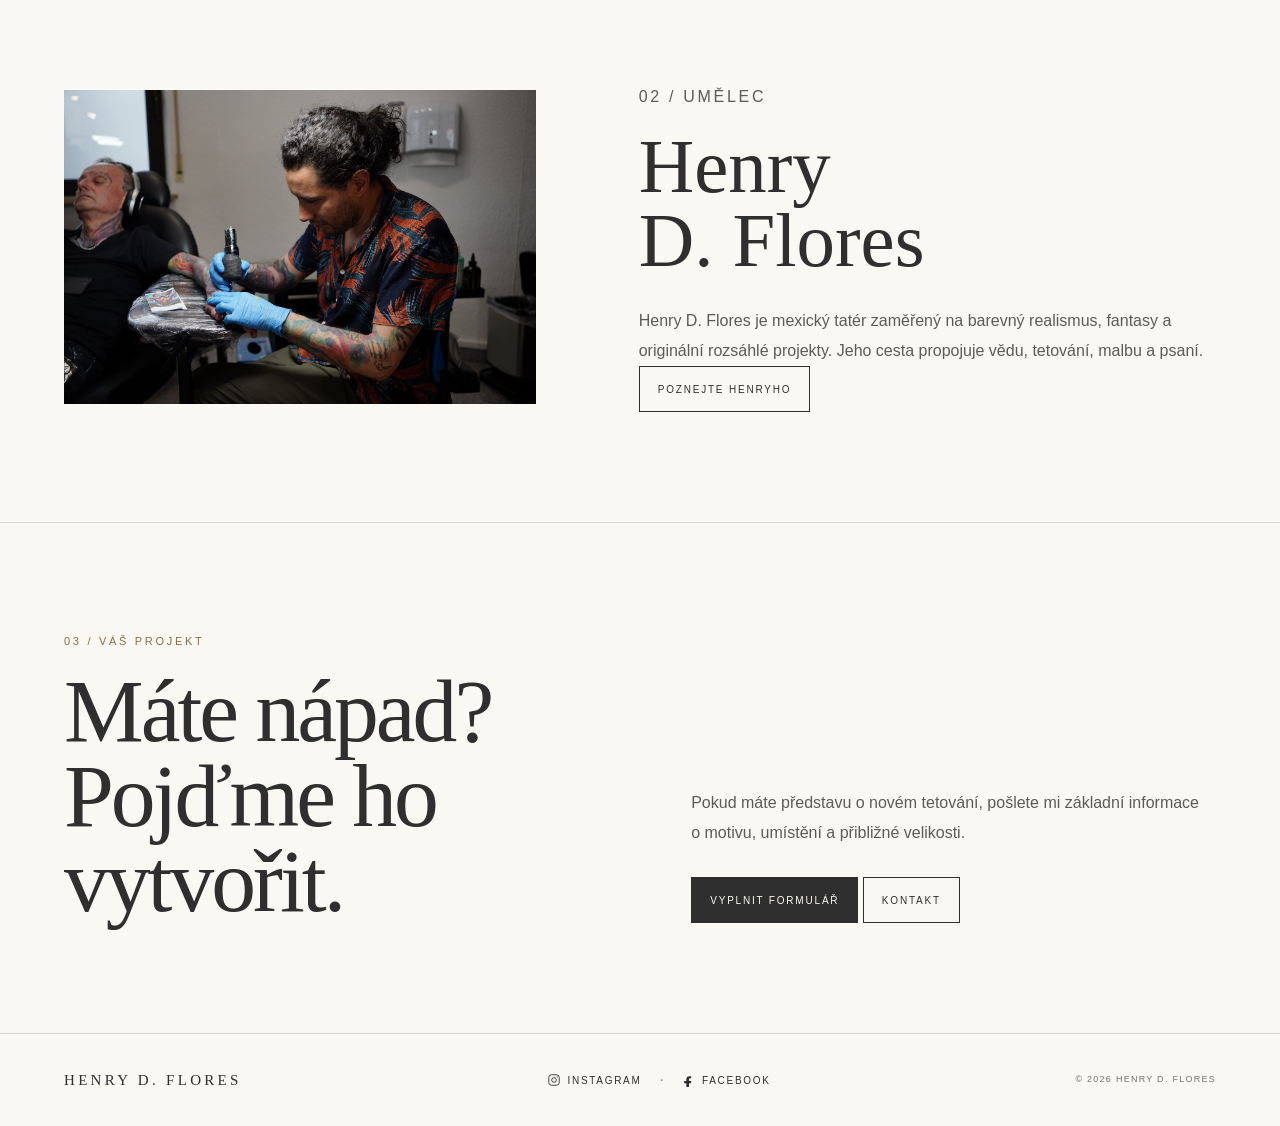
==== commit f0a450e2: "Update index.html" ====
--- a/index.html
+++ b/index.html
@@ -511,10 +511,11 @@
         </h1>
 
 
-        <p class="home-subtitle" data-i18n="heroSubtitle">
-          Originální tetovací projekty založené
-          na barvě, kompozici a vizuálním příběhu.
-        </p>
+   <p class="home-subtitle" data-i18n="heroSubtitle">
+  Originální tetovací projekty zaměřené na realismus
+  a barevný realismus v Českých Budějovicích
+  a Kirchheim unter Teck.
+</p>
 
 
         <div class="home-tags">
@@ -800,8 +801,7 @@
       "Umění<br>na kůži.",
 
     heroSubtitle:
-      "Originální tetovací projekty založené na barvě, kompozici a vizuálním příběhu.",
-
+  "Originální tetovací projekty zaměřené na realismus a barevný realismus v Českých Budějovicích a Kirchheim unter Teck.",
     customProjects:
       "INDIVIDUÁLNÍ PROJEKTY",
 
@@ -859,8 +859,7 @@
       "Art<br>Beyond<br>Skin.",
 
     heroSubtitle:
-      "Original tattoo projects built through color, composition and visual storytelling.",
-
+  "Original realism and color realism tattoo projects in České Budějovice and Kirchheim unter Teck.",
     customProjects:
       "CUSTOM PROJECTS",
 
@@ -918,7 +917,7 @@
       "Kunst<br>auf der Haut.",
 
     heroSubtitle:
-      "Individuelle Tattoo-Projekte mit Fokus auf Farbe, Komposition und visuelles Storytelling.",
+  "Individuelle Tattoo-Projekte mit Schwerpunkt auf Realismus und Color Realism in České Budějovice und Kirchheim unter Teck.",
 
     customProjects:
       "INDIVIDUELLE PROJEKTE",
@@ -977,8 +976,7 @@
       "Arte<br>más allá<br>de la piel.",
 
     heroSubtitle:
-      "Proyectos originales de tatuaje construidos mediante color, composición y narrativa visual.",
-
+  "Proyectos originales de tatuaje de realismo y realismo a color en České Budějovice y Kirchheim unter Teck.",
     customProjects:
       "PROYECTOS PERSONALIZADOS",
 
